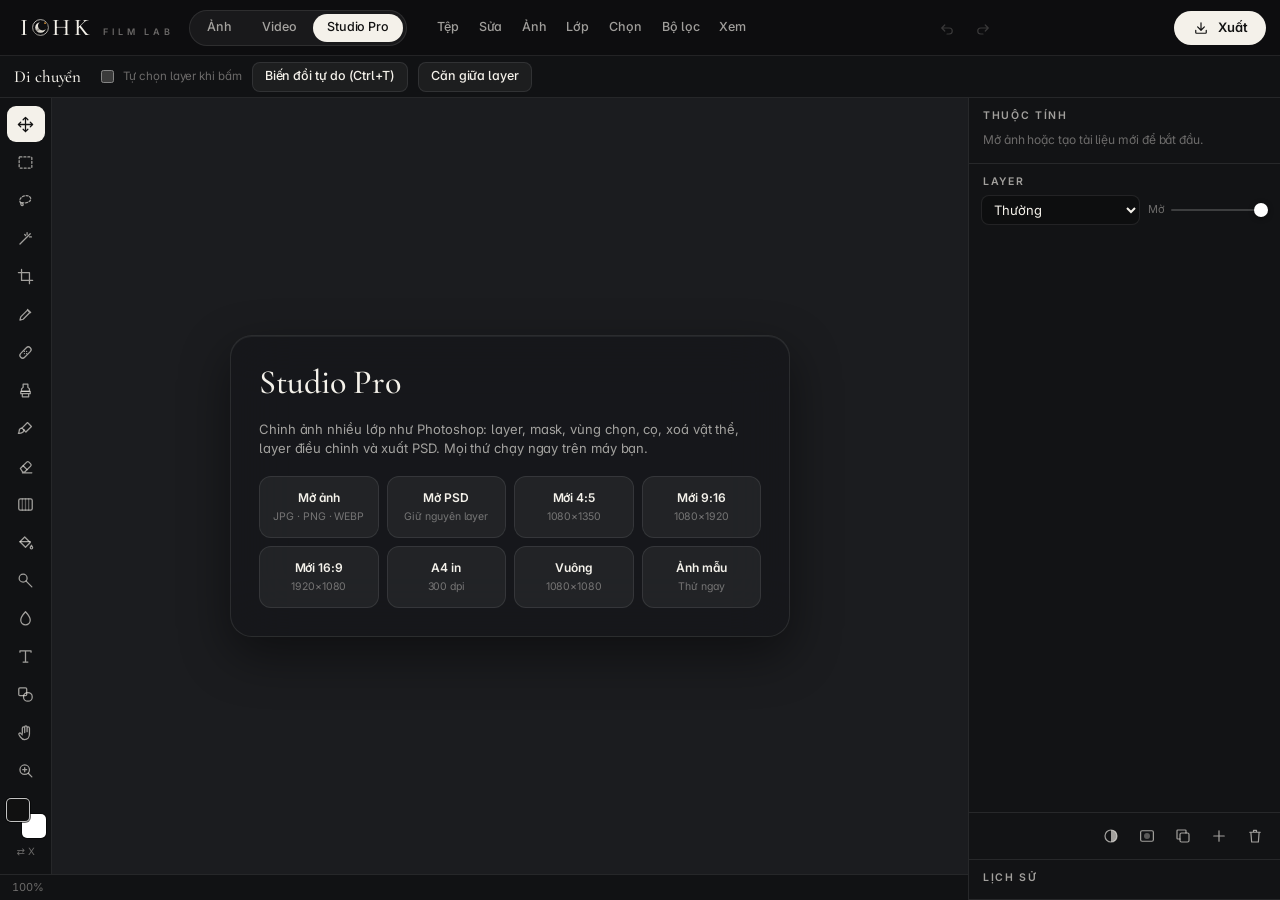
==== studio.html @ 63227140 "Redesign layout so the photo gets the room; Inter + Cormorant typography; real sample photos; add Ca" ====
<!doctype html>
<html lang="vi">
<head>
<meta charset="utf-8">
<meta name="viewport" content="width=device-width,initial-scale=1,viewport-fit=cover">
<title>IOHK Studio Pro</title>
<link rel="icon" type="image/png" sizes="32x32" href="favicon-32.png">
<link rel="icon" type="image/png" sizes="48x48" href="favicon-48.png">
<link rel="manifest" href="manifest.webmanifest">
<link rel="apple-touch-icon" href="apple-touch-icon.png">
<meta name="apple-mobile-web-app-capable" content="yes">
<meta name="mobile-web-app-capable" content="yes">
<meta name="apple-mobile-web-app-status-bar-style" content="black-translucent">
<meta name="apple-mobile-web-app-title" content="IOHK">
<meta name="theme-color" content="#0a0a0b">
<link rel="preconnect" href="https://fonts.googleapis.com">
<link rel="preconnect" href="https://fonts.gstatic.com" crossorigin>
<link rel="stylesheet" href="https://fonts.googleapis.com/css2?family=Inter:wght@400;500;600;700;800&family=Cormorant+Garamond:ital,wght@0,500;0,600;1,500&family=Dancing+Script:wght@700&family=Pacifico&family=DotGothic16&family=Bebas+Neue&family=Playfair+Display:wght@500;700&display=swap">
<style>
:root{
  --bg:#0a0a0b;--fg:#f4f1ea;--muted:rgba(244,241,234,.64);--faint:rgba(244,241,234,.40);--line:rgba(255,255,255,.09);
  --glass:rgba(22,23,26,.72);--glass-solid:#16171a;--panel:#121315;--well:rgba(255,255,255,.05);--well-hi:rgba(255,255,255,.10);
  --accent:#e9b45c;--sel:#f4f1ea;--danger:#ff7a6b;
  --font-ui:"Inter",system-ui,-apple-system,"SF Pro Text","Segoe UI",sans-serif;
  --font-display:"Cormorant Garamond","Cormorant",Georgia,serif;
  --topbar:56px;color-scheme:dark;
}
[hidden]{display:none!important}
html,body{height:100%;margin:0;overflow:hidden}
body{background:var(--bg);color:var(--fg);font:13px/1.45 var(--font-ui);letter-spacing:-.006em;-webkit-font-smoothing:antialiased;-moz-osx-font-smoothing:grayscale;overscroll-behavior:none;font-feature-settings:"cv05","cv11"}
button,input,select,textarea{font:inherit;color:inherit;letter-spacing:inherit}
button{cursor:pointer;background:none;border:0;padding:0}
a{color:inherit;text-decoration:none}
:focus-visible{outline:2px solid var(--accent);outline-offset:2px;border-radius:8px}
svg.i{width:18px;height:18px;fill:none;stroke:currentColor;stroke-width:1.6;stroke-linecap:round;stroke-linejoin:round;flex:none}
.num{font-variant-numeric:tabular-nums}
.glass{background:var(--glass);-webkit-backdrop-filter:blur(30px) saturate(160%);backdrop-filter:blur(30px) saturate(160%);border:1px solid var(--line);box-shadow:inset 0 1px 0 rgba(255,255,255,.06),0 18px 50px rgba(0,0,0,.45)}
.ib{width:34px;height:34px;border-radius:9px;display:inline-grid;place-items:center;color:var(--muted);flex:none}
.ib:hover{background:var(--well-hi);color:var(--fg)}
.ib[aria-pressed="true"]{background:var(--fg);color:#121212}
.ib[disabled]{opacity:.3;cursor:default;background:none}
.pbtn{height:34px;border-radius:999px;padding:0 18px;background:var(--fg);color:#121212;font-weight:600;font-size:13px;display:inline-flex;align-items:center;gap:8px;flex:none}
.pbtn:hover{filter:brightness(.92)}
.pbtn[disabled]{opacity:.55;cursor:progress}
.tbtn{height:30px;border-radius:8px;padding:0 12px;background:var(--well);border:1px solid var(--line);font-size:12.5px;font-weight:500;display:inline-flex;align-items:center;justify-content:center;gap:6px;white-space:nowrap}
.tbtn:hover{background:var(--well-hi)}
.tbtn[aria-pressed="true"],.tbtn.on{background:var(--fg);color:#121212;border-color:var(--fg)}
.tbtn.primary{background:var(--fg);color:#121212;border-color:var(--fg);font-weight:600}
.tbtn.warn{color:var(--danger)}
.sep{width:1px;height:18px;background:var(--line);margin:0 6px;flex:none}
.brand{display:flex;align-items:baseline;gap:10px;flex:none}
.wm-name{font-family:var(--font-display);font-weight:500;font-size:24px;letter-spacing:.14em;display:flex;align-items:center;line-height:1}
.wm-o{width:.72em;height:.72em;margin:0 .14em 0 .02em;display:block}
.wm-sub{font-size:9px;font-weight:600;letter-spacing:.42em;text-transform:uppercase;color:var(--faint)}
.modes{display:flex;gap:2px;padding:3px;border-radius:999px;background:var(--well);border:1px solid var(--line);flex:none}
.mode{height:28px;padding:0 14px;border-radius:999px;display:inline-flex;align-items:center;font-size:12.5px;font-weight:500;color:var(--muted)}
.mode:hover{color:var(--fg)}
.mode[aria-current="page"]{background:var(--fg);color:#121212}
.topbar{height:var(--topbar);display:flex;align-items:center;gap:16px;padding:0 14px 0 20px;box-sizing:border-box;border-bottom:1px solid var(--line);background:#0d0d0f;flex:none}
.topbar .mid{display:flex;align-items:center;gap:2px;margin:0 auto}
.topbar .right{display:flex;align-items:center;gap:8px}
.mbrand{display:none;align-items:center;gap:8px;height:38px;padding:0 10px 0 4px;border-radius:19px;font-size:13px;font-weight:600}
.mbrand img{width:28px;height:28px;border-radius:8px}
.mbrand svg.i{width:14px;height:14px;color:var(--faint)}
.modemenu{position:fixed;z-index:60;top:52px;left:10px;border-radius:16px;padding:6px;display:flex;flex-direction:column;min-width:200px}
.modemenu a{display:flex;flex-direction:column;padding:10px 12px;border-radius:10px;font-weight:600;font-size:14px}
.modemenu a small{font-weight:400;font-size:11.5px;color:var(--faint)}
.modemenu a[aria-current="page"]{background:var(--well-hi)}
@media (max-width:899px){.topbar{padding:0 8px;gap:4px}.topbar .brand,.topbar .modes{display:none}.mbrand{display:flex}.topbar .mid{margin:0 0 0 auto}}
.chips{display:flex;flex-wrap:wrap;gap:6px}
.chip{height:28px;padding:0 11px;border-radius:999px;background:var(--well);border:1px solid var(--line);font-size:12px;font-weight:500;color:var(--muted);white-space:nowrap}
.chip:hover{color:var(--fg)}
.chip[aria-pressed="true"]{background:var(--fg);color:#121212;border-color:var(--fg)}
.row{display:grid;grid-template-columns:minmax(0,1fr) auto;align-items:center;gap:0 8px}
.row label{font-size:12.5px;color:var(--muted)}
.row .val{font-size:12px;font-variant-numeric:tabular-nums;color:var(--fg);min-width:40px;text-align:right}
.row input[type=range]{grid-column:1/-1}
input[type=range]{-webkit-appearance:none;appearance:none;width:100%;height:22px;background:transparent;margin:0;touch-action:pan-y}
input[type=range]::-webkit-slider-runnable-track{height:2px;border-radius:1px;background:var(--track,rgba(255,255,255,.18))}
input[type=range]::-moz-range-track{height:2px;border-radius:1px;background:var(--track,rgba(255,255,255,.18))}
input[type=range]::-webkit-slider-thumb{-webkit-appearance:none;width:14px;height:14px;border-radius:50%;background:#fff;margin-top:-6px;box-shadow:0 1px 5px rgba(0,0,0,.5)}
input[type=range]::-moz-range-thumb{width:14px;height:14px;border:0;border-radius:50%;background:#fff}
.field{background:rgba(0,0,0,.25);border:1px solid var(--line);border-radius:8px;padding:7px 10px;min-width:0;color:var(--fg);box-sizing:border-box}
select.field{padding:5px 8px;height:30px}
textarea.field{resize:vertical;min-height:64px;width:100%}
.swatches{display:flex;flex-wrap:wrap;gap:7px;align-items:center}
.swatch{width:24px;height:24px;border-radius:50%;border:2px solid rgba(255,255,255,.2)}
.swatch[aria-pressed="true"]{outline:2px solid #fff;outline-offset:2px}
input[type=color]{width:28px;height:28px;border:0;padding:0;background:none;border-radius:50%;cursor:pointer}
.sec{display:flex;flex-direction:column;gap:8px}
.sec h4{margin:0;font-size:10.5px;font-weight:600;letter-spacing:.16em;text-transform:uppercase;color:var(--muted)}
.ptitle{margin:0;font:500 22px/1.15 var(--font-display)}
.note{font-size:12px;color:var(--faint);margin:0;line-height:1.5}
.toast{position:fixed;left:50%;bottom:28px;transform:translateX(-50%);background:rgba(244,241,234,.96);color:#121212;padding:9px 16px;border-radius:999px;font-weight:500;font-size:12.5px;box-shadow:0 8px 30px rgba(0,0,0,.5);z-index:80;max-width:calc(100% - 32px);text-align:center}
.overlay{position:fixed;inset:0;background:rgba(8,8,9,.88);z-index:70;display:flex;align-items:center;justify-content:center;padding:20px}
.dialog{border-radius:20px;padding:22px 24px;width:min(460px,100%);box-sizing:border-box;display:flex;flex-direction:column;gap:14px;max-height:90vh;overflow:auto}
.dialog h3{margin:0;font:500 24px var(--font-display)}
.bar{height:4px;border-radius:2px;background:var(--well-hi);overflow:hidden}
.bar i{display:block;height:100%;width:0;background:var(--fg);transition:width .2s}
.scroll{overflow:auto;scrollbar-width:thin;scrollbar-color:rgba(255,255,255,.18) transparent}

/* Studio Pro: Photoshop-style workspace. Menu bar + options bar on top, tool column left, canvas centre, Properties / Layers / History right. */
#app{position:fixed;inset:0;display:grid;grid-template-columns:52px minmax(0,1fr) 312px;grid-template-rows:var(--topbar) 42px minmax(0,1fr) 26px;grid-template-areas:"top top top" "opts opts opts" "tools stage side" "status status side"}
.topbar{grid-area:top}
.menus{display:flex;gap:0;margin-left:4px}
.menu{position:relative}
.menu>button{height:30px;padding:0 10px;border-radius:7px;font-size:12.5px;font-weight:500;color:var(--muted)}
.menu>button:hover,.menu>button[aria-expanded="true"]{background:var(--well-hi);color:var(--fg)}
.drop{position:absolute;top:34px;left:0;z-index:50;min-width:250px;border-radius:12px;padding:5px;display:flex;flex-direction:column;background:rgba(24,25,28,.98);border:1px solid var(--line);box-shadow:0 18px 50px rgba(0,0,0,.55)}
.drop button{display:flex;justify-content:space-between;gap:16px;align-items:center;height:30px;padding:0 10px;border-radius:7px;font-size:12.5px;text-align:left;color:var(--fg)}
.drop button:hover{background:rgba(255,255,255,.08)}
.drop button[disabled]{opacity:.35}
.drop button kbd{font:11px var(--font-ui);color:var(--faint)}
.drop hr{border:0;border-top:1px solid var(--line);margin:4px 6px}
.drop .sub{font-size:10px;font-weight:600;letter-spacing:.14em;text-transform:uppercase;color:var(--faint);padding:6px 10px 2px}
#opts{grid-area:opts;display:flex;align-items:center;gap:10px;padding:0 14px;border-bottom:1px solid var(--line);background:#111214;overflow-x:auto;scrollbar-width:none;white-space:nowrap}
#opts::-webkit-scrollbar{display:none}
#opts .ot{font:500 17px var(--font-display);margin-right:6px}
#opts label{font-size:11.5px;color:var(--faint);display:flex;align-items:center;gap:6px}
#opts input[type=range]{width:110px}
#opts .v{font-size:11.5px;color:var(--fg);min-width:30px;font-variant-numeric:tabular-nums}
#opts .seg{display:flex;padding:2px;border-radius:8px;background:rgba(0,0,0,.3)}
#opts .seg button{height:26px;padding:0 9px;border-radius:6px;font-size:11.5px;color:var(--muted)}
#opts .seg button[aria-pressed="true"]{background:rgba(255,255,255,.14);color:var(--fg)}
#tools{grid-area:tools;display:flex;flex-direction:column;align-items:center;gap:2px;padding:8px 0;border-right:1px solid var(--line);background:#111214;overflow-y:auto;scrollbar-width:none}
#tools::-webkit-scrollbar{display:none}
.tl{width:38px;height:36px;border-radius:9px;display:grid;place-items:center;color:var(--muted);flex:none}
.tl:hover{background:var(--well-hi);color:var(--fg)}
.tl[aria-pressed="true"]{background:var(--fg);color:#121212}
.tl svg.i{width:19px;height:19px}
.colors{position:relative;width:40px;height:40px;margin:8px 0 4px;flex:none}
.colors .c{position:absolute;width:24px;height:24px;border-radius:5px;border:1.5px solid rgba(255,255,255,.75);box-shadow:0 0 0 1px rgba(0,0,0,.6);cursor:pointer;padding:0}
.colors .fg{left:0;top:0;z-index:2}.colors .bg{right:0;bottom:0}
.colors input{position:absolute;opacity:0;pointer-events:none;width:1px;height:1px}
.swap{font-size:10px;color:var(--faint);flex:none}
#stage{grid-area:stage;position:relative;overflow:hidden;background:#1b1c1f;touch-action:none}
#cv{position:absolute;inset:0;width:100%;height:100%;display:block}
.welcome{position:absolute;inset:0;display:flex;align-items:center;justify-content:center;padding:20px}
.wcard{width:min(560px,100%);border-radius:22px;padding:28px;display:flex;flex-direction:column;gap:18px;box-sizing:border-box}
.wcard h1{margin:0;font:500 34px/1.1 var(--font-display)}
.wcard p{margin:0;color:var(--muted)}
.wgrid{display:grid;grid-template-columns:repeat(4,minmax(0,1fr));gap:8px}
.wgrid button{height:62px;border-radius:12px;background:var(--well);border:1px solid var(--line);display:flex;flex-direction:column;align-items:center;justify-content:center;gap:3px;font-size:12px;font-weight:600}
.wgrid button small{font-weight:400;font-size:10.5px;color:var(--faint)}
.wgrid button:hover{background:var(--well-hi)}
#side{grid-area:side;border-left:1px solid var(--line);display:flex;flex-direction:column;min-height:0;background:#121315}
.pn{display:flex;flex-direction:column;min-height:0;border-bottom:1px solid var(--line)}
.pn>header{display:flex;align-items:center;justify-content:space-between;padding:10px 12px 6px 14px;flex:none}
.pn>header h3{margin:0;font-size:10.5px;font-weight:600;letter-spacing:.16em;text-transform:uppercase;color:var(--muted)}
#props{flex:0 1 auto;max-height:46%}
#propsBody{padding:2px 14px 14px;display:flex;flex-direction:column;gap:12px}
#layersPn{flex:1 1 auto;min-height:180px}
#histPn{flex:0 0 auto;max-height:24%}
.lctl{display:flex;gap:8px;align-items:center;padding:0 12px 8px}
.lctl select{flex:1}
.lctl .op{display:flex;align-items:center;gap:6px;width:120px;font-size:11px;color:var(--faint)}
#llist{flex:1;min-height:0;padding:0 8px 6px}
.lrow{display:flex;align-items:center;gap:8px;padding:5px 6px;border-radius:8px;cursor:pointer;user-select:none}
.lrow:hover{background:var(--well)}
.lrow.on{background:rgba(255,255,255,.11)}
.lrow .eye{width:24px;height:24px;border-radius:6px;display:grid;place-items:center;color:var(--muted);flex:none}
.lrow .eye.off{color:rgba(255,255,255,.2)}
.lrow canvas{width:38px;height:28px;border-radius:4px;flex:none;background:#fff;background-image:linear-gradient(45deg,#ccc 25%,transparent 25%,transparent 75%,#ccc 75%),linear-gradient(45deg,#ccc 25%,transparent 25%,transparent 75%,#ccc 75%);background-size:8px 8px;background-position:0 0,4px 4px;outline:1.5px solid transparent;outline-offset:1px}
.lrow canvas.sel{outline-color:var(--fg)}
.lrow .ico{width:38px;height:28px;border-radius:4px;flex:none;display:grid;place-items:center;background:var(--well-hi);font-size:14px}
.lrow .nm{flex:1;min-width:0;font-size:12.5px;white-space:nowrap;overflow:hidden;text-overflow:ellipsis}
.lrow .nm small{display:block;font-size:10px;color:var(--faint)}
.lrow.drag{opacity:.4}
.lbtns{display:flex;justify-content:flex-end;gap:2px;padding:6px 8px;border-top:1px solid var(--line);flex:none}
#hlist{padding:0 8px 8px;overflow:auto}
.hrow{display:block;width:100%;text-align:left;padding:5px 8px;border-radius:6px;font-size:12px;color:var(--muted)}
.hrow.on{background:var(--well-hi);color:var(--fg)}
.hrow.fut{opacity:.4}
#status{grid-area:status;display:flex;align-items:center;gap:16px;padding:0 12px;font-size:11px;color:var(--faint);border-top:1px solid var(--line);background:#111214;font-variant-numeric:tabular-nums}
#status select{background:none;border:0;color:var(--faint);font-size:11px}
.curve{width:100%;aspect-ratio:1;background:rgba(0,0,0,.35);border-radius:8px;touch-action:none;cursor:crosshair}
#mbar{display:none}
.mbtn{flex:none;width:58px;height:58px;display:flex;flex-direction:column;align-items:center;justify-content:center;gap:4px;font-size:10px;color:var(--muted);border-radius:10px}
.mbtn svg.i{width:21px;height:21px}
.mbtn[aria-pressed="true"]{color:var(--fg);background:var(--well-hi)}
.sheet{position:fixed;z-index:40;left:0;right:0;bottom:0;max-height:62dvh;border-radius:20px 20px 0 0;display:flex;flex-direction:column;transform:translateY(105%);transition:transform .28s cubic-bezier(.2,.8,.2,1);padding-bottom:env(safe-area-inset-bottom,0px);background:rgba(18,19,22,.98)}
.sheet.open{transform:none}
.sheet .shead{display:flex;align-items:center;gap:6px;padding:8px 10px 4px 14px}
.sheet .sbody{overflow:auto;display:flex;flex-direction:column;min-height:0}
.textedit{position:absolute;z-index:5;background:transparent;border:1px dashed rgba(255,255,255,.7);outline:0;resize:none;overflow:hidden;padding:0;margin:0;white-space:pre;color:transparent;caret-color:#fff}
@media (max-width:899px){
  #app{grid-template-columns:minmax(0,1fr);grid-template-rows:calc(50px + env(safe-area-inset-top,0px)) 42px minmax(0,1fr) calc(64px + env(safe-area-inset-bottom,0px));grid-template-areas:"top" "opts" "stage" "mbar"}
  .topbar{padding-top:env(safe-area-inset-top,0px);height:auto}
  .menus{display:none}
  #tools,#side,#status{display:none}
  #mbar{grid-area:mbar;display:flex;overflow-x:auto;scrollbar-width:none;gap:2px;padding:3px 6px env(safe-area-inset-bottom,0px);border-top:1px solid var(--line);background:#111214}
  #mbar::-webkit-scrollbar{display:none}
  .sheet #side2{display:flex;flex-direction:column}
  .wgrid{grid-template-columns:repeat(2,minmax(0,1fr))}
  .toast{bottom:calc(90px + env(safe-area-inset-bottom,0px))}
}
@media (min-width:900px){.sheet,#mMenuBtn{display:none!important}}
</style>
</head>
<body>
<svg width="0" height="0" style="position:absolute" aria-hidden="true">
  <symbol id="i-undo" viewBox="0 0 24 24"><path d="M9 8l-4 4 4 4M5 12h10a4 4 0 0 1 0 8h-3"/></symbol>
  <symbol id="i-redo" viewBox="0 0 24 24"><path d="M15 8l4 4-4 4M19 12H9a4 4 0 0 0 0 8h3"/></symbol>
  <symbol id="i-chev" viewBox="0 0 24 24"><path d="M7 10l5 5 5-5"/></symbol>
  <symbol id="i-close" viewBox="0 0 24 24"><path d="M6 6l12 12M18 6L6 18"/></symbol>
  <symbol id="i-save" viewBox="0 0 24 24"><path d="M12 5v10M7.5 10.5L12 15l4.5-4.5M5 15v3a1 1 0 0 0 1 1h12a1 1 0 0 0 1-1v-3"/></symbol>
  <symbol id="i-menu" viewBox="0 0 24 24"><path d="M4 7h16M4 12h16M4 17h16"/></symbol>
  <symbol id="i-eye" viewBox="0 0 24 24"><path d="M2.5 12S6 6 12 6s9.5 6 9.5 6-3.5 6-9.5 6S2.5 12 2.5 12z"/><circle cx="12" cy="12" r="2.6"/></symbol>
  <symbol id="i-plus" viewBox="0 0 24 24"><path d="M12 5v14M5 12h14"/></symbol>
  <symbol id="i-trash" viewBox="0 0 24 24"><path d="M5 7h14M10 7V4.5h4V7M6.5 7l1 13h9l1-13"/></symbol>
  <symbol id="i-dup" viewBox="0 0 24 24"><rect x="8" y="8" width="12" height="12" rx="2"/><path d="M16 8V5a1 1 0 0 0-1-1H5a1 1 0 0 0-1 1v10a1 1 0 0 0 1 1h3"/></symbol>
  <symbol id="i-mask" viewBox="0 0 24 24"><rect x="3.5" y="5" width="17" height="14" rx="2"/><circle cx="12" cy="12" r="4" fill="currentColor" stroke="none" opacity=".5"/></symbol>
  <symbol id="i-adj" viewBox="0 0 24 24"><circle cx="12" cy="12" r="8"/><path d="M12 4a8 8 0 0 1 0 16z" fill="currentColor" stroke="none"/></symbol>
  <symbol id="i-layers" viewBox="0 0 24 24"><path d="M12 4l8.5 4.5L12 13 3.5 8.5z"/><path d="M3.5 12.5L12 17l8.5-4.5M3.5 16.5L12 21l8.5-4.5"/></symbol>
  <symbol id="i-sliders" viewBox="0 0 24 24"><path d="M4 7h16M4 17h16"/><circle cx="9" cy="7" r="2.3" fill="#111214"/><circle cx="15" cy="17" r="2.3" fill="#111214"/></symbol>
  <symbol id="t-move" viewBox="0 0 24 24"><path d="M12 3v18M3 12h18M12 3l-3 3M12 3l3 3M12 21l-3-3M12 21l3-3M3 12l3-3M3 12l3 3M21 12l-3-3M21 12l-3 3"/></symbol>
  <symbol id="t-marquee" viewBox="0 0 24 24"><rect x="4" y="5" width="16" height="14" rx="1" stroke-dasharray="2.5 2.5"/></symbol>
  <symbol id="t-ellipse" viewBox="0 0 24 24"><ellipse cx="12" cy="12" rx="8.5" ry="6.5" stroke-dasharray="2.5 2.5"/></symbol>
  <symbol id="t-lasso" viewBox="0 0 24 24"><path d="M6 15c-2-2-1.5-6 2.5-8s9-1 10 2-3 6-7 6c-2 0-3.5-.5-5.5 0" stroke-dasharray="2.5 2.2"/><path d="M6.5 15c-1 1.5 0 3.5 1.5 3.5s1.5-2 0-2.5"/></symbol>
  <symbol id="t-wand" viewBox="0 0 24 24"><path d="M5 19L15.5 8.5M14 4.5v2.5M19.5 10h-2.5M18 6l-1.6 1.6M11 7l1.2 1.2"/></symbol>
  <symbol id="t-crop" viewBox="0 0 24 24"><path d="M7 3v14h14M3 7h14v14"/></symbol>
  <symbol id="t-eyedrop" viewBox="0 0 24 24"><path d="M14.5 5.5l4 4M5 19l1-4 8.5-8.5 3 3L9 18z"/></symbol>
  <symbol id="t-heal" viewBox="0 0 24 24"><rect x="3.5" y="8.5" width="17" height="7" rx="3.5" transform="rotate(-45 12 12)"/><path d="M10.6 10.6h.01M13.4 13.4h.01M10.6 13.4h.01M13.4 10.6h.01"/></symbol>
  <symbol id="t-clone" viewBox="0 0 24 24"><path d="M9 4h6v4l2 2v3H7v-3l2-2z"/><path d="M6 13h12v3H6zM8 16v4h8v-4"/></symbol>
  <symbol id="t-brush" viewBox="0 0 24 24"><path d="M14.5 4.5l5 5-7 7-5-5z"/><path d="M7.5 11.5c-2 0-3.5 1.5-3.5 3.5 0 2-1 3-1 3s4 .5 6-1.5c1-1 1.5-2 1-3.5"/></symbol>
  <symbol id="t-eraser" viewBox="0 0 24 24"><path d="M8 20h12M5.5 14.5l8-8a2 2 0 0 1 2.8 0l2.2 2.2a2 2 0 0 1 0 2.8L11 19H8.5z"/><path d="M9 11l5 5"/></symbol>
  <symbol id="t-gradient" viewBox="0 0 24 24"><rect x="3.5" y="5" width="17" height="14" rx="2"/><path d="M8 5v14M12 5v14M16 5v14" opacity=".55"/></symbol>
  <symbol id="t-bucket" viewBox="0 0 24 24"><path d="M5 11l6-6 7 7-6 6z"/><path d="M5 11h13M19.5 15.5s1.5 2 1.5 3a1.5 1.5 0 0 1-3 0c0-1 1.5-3 1.5-3z"/></symbol>
  <symbol id="t-dodge" viewBox="0 0 24 24"><circle cx="9" cy="9" r="5"/><path d="M12.5 12.5L20 20"/></symbol>
  <symbol id="t-blurb" viewBox="0 0 24 24"><path d="M12 3.5s6 6.5 6 10.5a6 6 0 0 1-12 0c0-4 6-10.5 6-10.5z"/></symbol>
  <symbol id="t-text" viewBox="0 0 24 24"><path d="M5 6.5V5h14v1.5M12 5v14M9 19h6"/></symbol>
  <symbol id="t-shape" viewBox="0 0 24 24"><rect x="3.5" y="3.5" width="10" height="10" rx="1.5"/><circle cx="15" cy="15" r="5.5"/></symbol>
  <symbol id="t-hand" viewBox="0 0 24 24"><path d="M8 13V6.5a1.5 1.5 0 0 1 3 0V12M11 11V5a1.5 1.5 0 0 1 3 0v6M14 11V6.5a1.5 1.5 0 0 1 3 0V14c0 4-2.5 7-6 7-2.5 0-4-1.2-5.5-3.5L3.8 14.8a1.4 1.4 0 0 1 2.2-1.7L8 15"/></symbol>
  <symbol id="t-zoom" viewBox="0 0 24 24"><circle cx="11" cy="11" r="6"/><path d="M20 20l-4.5-4.5M11 8.5v5M8.5 11h5"/></symbol>
</svg>
<div id="app">
  <header class="topbar">
    <button class="mbrand" id="mMode" type="button" aria-haspopup="true"><img src="[data-uri]" alt="" width="28" height="28">Studio<svg class="i"><use href="#i-chev"/></svg></button>
    <div class="brand" role="img" aria-label="IOHK Film Lab"><span class="wm-name" aria-hidden="true">I<img class="wm-o" src="[data-uri]" alt="">HK</span><span class="wm-sub" aria-hidden="true">Film Lab</span></div>
    <nav class="modes" aria-label="Chế độ"><a class="mode" href="index.html">Ảnh</a><a class="mode" href="video.html">Video</a><a class="mode" href="studio.html" aria-current="page">Studio Pro</a></nav>
    <nav class="menus" id="menus" aria-label="Menu"></nav>
    <div class="mid">
      <button class="ib" id="bUndo" type="button" aria-label="Hoàn tác" title="Hoàn tác (Ctrl+Z)"><svg class="i"><use href="#i-undo"/></svg></button>
      <button class="ib" id="bRedo" type="button" aria-label="Làm lại" title="Làm lại (Ctrl+Shift+Z)"><svg class="i"><use href="#i-redo"/></svg></button>
      <button class="ib" id="mMenuBtn" type="button" aria-label="Menu"><svg class="i"><use href="#i-menu"/></svg></button>
    </div>
    <div class="right"><button class="pbtn" id="bExport" type="button"><svg class="i"><use href="#i-save"/></svg>Xuất</button></div>
  </header>
  <div id="opts" aria-label="Tuỳ chọn công cụ"></div>
  <nav id="tools" aria-label="Công cụ"></nav>
  <main id="stage" aria-label="Vùng làm việc"><canvas id="cv"></canvas>
    <div class="welcome" id="welcome"><div class="wcard glass">
      <h1>Studio Pro</h1>
      <p>Chỉnh ảnh nhiều lớp như Photoshop: layer, mask, vùng chọn, cọ, xoá vật thể, layer điều chỉnh và xuất PSD. Mọi thứ chạy ngay trên máy bạn.</p>
      <div class="wgrid">
        <button type="button" id="wOpen">Mở ảnh<small>JPG · PNG · WEBP</small></button>
        <button type="button" id="wPsd">Mở PSD<small>Giữ nguyên layer</small></button>
        <button type="button" data-new="1080x1350">Mới 4:5<small>1080×1350</small></button>
        <button type="button" data-new="1080x1920">Mới 9:16<small>1080×1920</small></button>
        <button type="button" data-new="1920x1080">Mới 16:9<small>1920×1080</small></button>
        <button type="button" data-new="2480x3508">A4 in<small>300 dpi</small></button>
        <button type="button" data-new="1080x1080">Vuông<small>1080×1080</small></button>
        <button type="button" id="wSample">Ảnh mẫu<small>Thử ngay</small></button>
      </div>
    </div></div>
  </main>
  <aside id="side">
    <section class="pn" id="props"><header><h3 id="propsTitle">Thuộc tính</h3></header><div class="scroll" id="propsBody"></div></section>
    <section class="pn" id="layersPn"><header><h3>Layer</h3></header>
      <div class="lctl"><select class="field" id="lBlend" aria-label="Chế độ hoà trộn"></select><label class="op">Mờ<input type="range" id="lOp" min="0" max="100" value="100" aria-label="Độ mờ layer"></label></div>
      <div class="scroll" id="llist"></div>
      <div class="lbtns">
        <button class="ib" id="lAdj" type="button" title="Layer điều chỉnh" aria-label="Thêm layer điều chỉnh"><svg class="i"><use href="#i-adj"/></svg></button>
        <button class="ib" id="lMask" type="button" title="Thêm mask" aria-label="Thêm mask"><svg class="i"><use href="#i-mask"/></svg></button>
        <button class="ib" id="lDup" type="button" title="Nhân đôi layer (Ctrl+J)" aria-label="Nhân đôi layer"><svg class="i"><use href="#i-dup"/></svg></button>
        <button class="ib" id="lNew" type="button" title="Layer mới (Ctrl+Shift+N)" aria-label="Layer mới"><svg class="i"><use href="#i-plus"/></svg></button>
        <button class="ib" id="lDel" type="button" title="Xoá layer" aria-label="Xoá layer"><svg class="i"><use href="#i-trash"/></svg></button>
      </div>
    </section>
    <section class="pn" id="histPn"><header><h3>Lịch sử</h3></header><div id="hlist"></div></section>
  </aside>
  <footer id="status"><span id="stZoom">100%</span><span id="stSize"></span><span id="stPos"></span><span id="stMsg" style="margin-left:auto"></span></footer>
  <nav id="mbar" aria-label="Công cụ"></nav>
</div>
<nav class="modemenu glass" id="modeMenu" hidden aria-label="Chọn chế độ">
  <a href="index.html">Ảnh<small>Preset film, chỉnh màu, làm đẹp</small></a>
  <a href="video.html">Video<small>Dựng clip kiểu CapCut</small></a>
  <a href="studio.html" aria-current="page">Studio Pro<small>Layer, vùng chọn, mask kiểu Photoshop</small></a>
</nav>
<section class="sheet glass" id="sheet" aria-hidden="true"><div class="shead"><h3 class="ptitle" id="sTitle" style="flex:1"></h3><button class="ib" id="sClose" type="button" aria-label="Đóng"><svg class="i"><use href="#i-close"/></svg></button></div><div class="sbody" id="sbody"></div></section>
<input type="file" id="fOpen" accept="image/*,.psd" hidden>
<input type="file" id="fPlace" accept="image/*" multiple hidden>
<div class="toast" id="toast" hidden role="status"></div>
<div class="overlay" id="dlgBox" hidden><div class="dialog glass" id="dlg"></div></div>
<script>
(function(){
"use strict";
/* ---------- Params & presets ---------- */
const NEUTRAL = {exposure:0,contrast:0,highlights:0,shadows:0,fade:0,temp:0,tint:0,saturation:0,vibrance:0,bw:0,
  shHue:200,shAmt:0,hiHue:40,hiAmt:0,duo:0,grain:0,grainSize:35,halation:0,bloom:0,leak:0,aberration:0,vignette:0,lofi:0,chroma:0,date:0};
const NOSCALE = new Set(["shHue","hiHue","grainSize","date"]);
const Z9 = [0,0,0,0,0,0,0,0,0];
const FAMS = [["jp","Nhật Bản"],["hk","Hong Kong"],["fuji","Fujifilm"],["nikon","Nikon"],["leica","Leica"],["color","Film màu cổ điển"],["cine","Điện ảnh"],["retro","Retro / Y2K"],["vintage","Vintage"],["bw","Đen trắng"],["special","Đặc biệt"]];
const MOODS = [["warm","Ấm"],["cool","Lạnh"],["pastel","Pastel"],["vivid","Rực"],["faded","Phai"],["contrast","Tương phản"],["grainy","Nhiều hạt"],["atmo","Huyền ảo"],["natural","Tự nhiên"],["mono","Đơn sắc"]];
function D(id,name,fam,moods,desc,p,mix){return {id,name,fam,moods:moods.split(" ").filter(Boolean),desc,params:Object.assign({},NEUTRAL,p),mix:mix||Z9};}

const PRESETS = [
 D("none","Gốc","base","","Ảnh nguyên bản, không áp preset.",{}),
 /* Nhật Bản */
 D("tokyo400","Tokyo 400","jp","cool pastel natural","Sáng, trong, bóng đổ ngả xanh ngọc. Kiểu ảnh “airy” Nhật Bản, hợp chân dung và phố ban ngày.",
  {exposure:18,contrast:-18,highlights:-25,shadows:30,fade:22,temp:-8,tint:-6,saturation:-15,vibrance:10,shHue:175,shAmt:30,hiHue:45,hiAmt:12,grain:18,grainSize:30,halation:5,bloom:15},[0,0,0,-0.03,0.02,0.04,0,0.05,0]),
 D("shimokita","Shimokita","jp","faded cool grainy","Phố nhỏ Tokyo: màu trầm, ngả xanh lá, phai như cuộn film 400 rửa ở tiệm ảnh.",
  {contrast:10,highlights:-30,shadows:15,fade:28,temp:10,tint:-12,saturation:-25,shHue:150,shAmt:35,hiHue:40,hiAmt:25,grain:35,grainSize:45,halation:10,bloom:5,aberration:5,vignette:20},[0.04,0,-0.02,0,0,0,0,0,0]),
 D("natsu","Natsu","jp","warm pastel atmo","Mùa hè Nhật Bản: nắng ấm, trời xanh pastel, vệt lóa sáng ở góc.",
  {exposure:25,contrast:-10,highlights:-35,shadows:25,fade:15,temp:18,tint:4,saturation:5,vibrance:20,shHue:190,shAmt:25,hiHue:35,hiAmt:25,grain:15,grainSize:30,halation:15,bloom:25,leak:35}),
 D("kissaten","Kissaten","jp","warm atmo grainy","Quán cà phê kiểu Showa: đèn vàng hổ phách, quầng sáng ấm quanh bóng đèn.",
  {exposure:-5,contrast:15,highlights:-20,shadows:10,fade:12,temp:35,tint:8,saturation:-10,shHue:25,shAmt:25,hiHue:40,hiAmt:30,grain:30,grainSize:40,halation:30,bloom:20,vignette:35}),
 D("kyoto","Kyoto Matcha","jp","faded cool natural","Xanh lá trầm, mềm, như chùa cổ và vườn rêu.",
  {contrast:-5,highlights:-20,shadows:15,fade:20,temp:-5,tint:-18,saturation:-30,shHue:140,shAmt:30,hiHue:60,hiAmt:15,grain:25,grainSize:40,vignette:20},[0,0,0,0,0.04,0,0,0,0]),
 D("sakura","Sakura","jp","pastel warm","Hồng pastel, vùng sáng trắng sữa, nhẹ như mùa hoa anh đào.",
  {exposure:20,contrast:-15,highlights:-30,shadows:25,fade:18,temp:5,tint:25,saturation:-10,vibrance:10,shHue:330,shAmt:20,hiHue:350,hiAmt:25,grain:12,grainSize:30,bloom:25}),
 D("showa","Showa Diary","jp","faded warm grainy","Album gia đình Nhật thập niên 70: ngả vàng nâu, phai, có in ngày.",
  {contrast:5,highlights:-25,shadows:10,fade:35,temp:32,tint:5,saturation:-25,shHue:35,shAmt:25,hiHue:40,hiAmt:30,grain:40,grainSize:50,vignette:35,date:1}),
 D("harajuku","Harajuku Pop","jp","vivid pastel","Màu kẹo rực rỡ, tương phản vừa, rất đường phố Harajuku.",
  {exposure:12,contrast:15,highlights:-10,shadows:10,fade:8,tint:12,saturation:30,vibrance:25,shHue:270,shAmt:20,hiHue:330,hiAmt:15,grain:10,grainSize:30,bloom:15}),
 D("kamakura","Kamakura Sea","jp","cool natural","Biển xanh ngọc, nắng trưa trong vắt.",
  {exposure:15,contrast:5,highlights:-30,shadows:15,fade:10,temp:-20,tint:-8,saturation:5,vibrance:20,shHue:185,shAmt:35,hiHue:50,hiAmt:10,grain:15,grainSize:30}),
 D("yugure","Yūgure","jp","warm atmo","Hoàng hôn cam tím, quầng sáng nhẹ quanh nguồn sáng.",
  {exposure:-5,contrast:15,highlights:-25,shadows:5,fade:10,temp:25,tint:20,saturation:10,vibrance:10,shHue:260,shAmt:35,hiHue:25,hiAmt:35,grain:25,grainSize:40,halation:25,bloom:30,vignette:25}),
 /* Hong Kong */
 D("kowloon","Kowloon Neon","hk","cool contrast atmo","Đêm Cửu Long: bóng ngả xanh lục, vùng sáng đỏ son, quầng neon lan. Chất điện ảnh Hong Kong thập niên 90.",
  {exposure:-8,contrast:30,highlights:-15,shadows:-5,fade:10,temp:-5,tint:15,saturation:15,vibrance:10,shHue:165,shAmt:55,hiHue:15,hiAmt:35,grain:45,grainSize:50,halation:55,bloom:30,aberration:15,vignette:35},[0.05,0,0,0,-0.05,0.05,0,0,0]),
 D("chungking","Chungking","hk","vivid contrast grainy","Vàng lục gắt, nhòe sáng, lệch màu ở rìa. Như máy quay cầm tay giữa phố đêm.",
  {exposure:5,contrast:40,shadows:-10,fade:5,temp:15,tint:-30,saturation:20,shHue:90,shAmt:40,hiHue:55,hiAmt:30,grain:55,grainSize:55,halation:35,bloom:35,aberration:45,vignette:30}),
 D("mongkok","Mong Kok 800","hk","cool atmo","Film tungsten chụp đêm: tông xanh lạnh, đèn đường tỏa quầng đỏ mạnh.",
  {contrast:25,highlights:-20,shadows:5,fade:8,temp:-35,tint:10,saturation:10,vibrance:15,shHue:210,shAmt:35,hiHue:20,hiAmt:10,grain:35,grainSize:40,halation:75,bloom:25,aberration:5,vignette:25}),
 D("hk97","Hong Kong '97","hk","warm faded","Phim truyền hình Hong Kong cuối thập niên 90: vàng ấm, phớt hồng, mềm và hơi mờ.",
  {exposure:5,contrast:-5,highlights:-25,shadows:15,fade:30,temp:25,tint:18,saturation:-15,vibrance:5,shHue:290,shAmt:20,hiHue:35,hiAmt:35,grain:30,grainSize:45,halation:20,bloom:30,aberration:10,vignette:20}),
 D("temple","Temple Street","hk","warm contrast atmo","Chợ đêm đỏ vàng, đèn lồng tỏa quầng mạnh.",
  {exposure:-5,contrast:35,highlights:-15,shadows:-10,fade:5,temp:25,tint:10,saturation:25,shHue:10,shAmt:25,hiHue:40,hiAmt:25,grain:40,grainSize:45,halation:60,bloom:30,vignette:35}),
 D("starferry","Star Ferry","hk","cool natural","Bến cảng xanh lơ, bóng đổ ngả xanh lục.",
  {exposure:5,contrast:10,highlights:-20,shadows:10,fade:12,temp:-25,tint:-10,saturation:-5,vibrance:10,shHue:170,shAmt:40,hiHue:195,hiAmt:15,grain:25,grainSize:35,bloom:10,vignette:20}),
 D("chachaan","Cha Chaan Teng","hk","warm faded","Quán trà kiểu Hong Kong dưới đèn huỳnh quang vàng xanh.",
  {exposure:5,contrast:10,highlights:-20,shadows:15,fade:25,temp:15,tint:-25,saturation:-10,shHue:100,shAmt:30,hiHue:60,hiAmt:30,grain:30,grainSize:40,halation:15,bloom:15,vignette:20}),
 D("rainykowloon","Rainy Kowloon","hk","cool atmo","Mưa đêm xanh dương, đèn đường nhòe sáng.",
  {exposure:-10,contrast:20,highlights:-15,fade:10,temp:-30,tint:8,saturation:10,vibrance:15,shHue:215,shAmt:40,hiHue:200,hiAmt:15,grain:35,grainSize:45,halation:35,bloom:45,aberration:10,vignette:30}),
 D("redlantern","Red Lantern","hk","vivid contrast mono","Gần như đơn sắc đỏ, chỉ còn tông đỏ cam như dưới đèn lồng.",
  {exposure:-5,contrast:40,highlights:-10,shadows:-15,saturation:20,bw:85,shHue:0,shAmt:70,hiHue:15,hiAmt:60,grain:35,grainSize:45,halation:30,bloom:20,vignette:35}),
 /* Fujifilm */
 D("f1","F1 Chuẩn","fuji","natural","Cảm hứng từ Provia của Fujifilm: màu trung thực, tương phản vừa, dùng được cho mọi cảnh.",{contrast:10,saturation:8,vibrance:5}),
 D("f2","F2 Rực","fuji","vivid contrast","Cảm hứng từ Velvia: bão hòa cao, trời xanh và lá cây rất đậm. Hợp phong cảnh.",{contrast:30,shadows:-10,saturation:40,vibrance:20,vignette:5},[0.04,-0.02,0,-0.02,0.05,-0.02,0,-0.02,0.05]),
 D("f3","F3 Mềm","fuji","pastel natural","Cảm hứng từ Astia: tương phản mềm, da đẹp, màu dịu.",{contrast:-10,highlights:-15,shadows:10,saturation:5,vibrance:10,temp:3,tint:3}),
 D("f4","F4 Chrome","fuji","faded contrast","Cảm hứng từ Classic Chrome: màu trầm, bóng đổ đậm, xanh ngả cyan. Rất hợp ảnh đường phố.",
  {contrast:15,highlights:-15,shadows:-15,saturation:-30,vibrance:-5,temp:5,tint:-3,shHue:200,shAmt:20,hiHue:45,hiAmt:10,grain:15,grainSize:30},[-0.02,0.02,0,0,0,0,0,0.04,-0.02]),
 D("f5","F5 Neg Cổ","fuji","cool contrast faded","Cảm hứng từ Classic Negative: tương phản gắt, bóng ngả xanh lục, đỏ đậm, như film màu bình dân.",
  {contrast:30,highlights:-10,shadows:-5,fade:8,temp:-3,tint:8,saturation:5,shHue:175,shAmt:35,hiHue:340,hiAmt:15,grain:25,grainSize:35},[0.05,-0.02,0,0,0,0.03,0,0.04,0]),
 D("f6","F6 Hoài niệm","fuji","warm faded","Cảm hứng từ Nostalgic Neg: vùng sáng hổ phách, bóng đổ mềm, như ảnh in thập niên 70.",
  {highlights:-20,shadows:10,fade:10,temp:15,tint:5,saturation:5,shHue:20,shAmt:10,hiHue:38,hiAmt:35,grain:15,grainSize:30}),
 D("f7","F7 Real","fuji","natural","Cảm hứng từ Reala Ace: trung thực, trong, tương phản rõ hơn một chút.",{contrast:12,highlights:-10,saturation:8,vibrance:10,temp:2,grain:5,grainSize:20}),
 D("f8","F8 Pro Neg","fuji","natural faded","Cảm hứng từ Pro Neg: mềm, ít bão hòa, dành cho chân dung studio.",{contrast:-12,highlights:-15,shadows:10,saturation:-12,temp:4,grain:8,grainSize:20}),
 D("f9","F9 Cine","fuji","cool faded atmo","Cảm hứng từ Eterna: phẳng, ít màu, bóng ngả xanh mòng két như film điện ảnh.",
  {contrast:-30,highlights:-25,shadows:20,fade:10,saturation:-30,shHue:185,shAmt:30,hiHue:40,hiAmt:10,grain:15,grainSize:30}),
 D("f10","F10 Cine Bạc","fuji","faded contrast","Cảm hứng từ Eterna Bleach Bypass: bạc màu, tương phản cao.",{contrast:40,shadows:-15,fade:5,saturation:-60,shHue:190,shAmt:20,grain:20,grainSize:30}),
 D("f11","F11 Acr","fuji","mono natural","Cảm hứng từ Acros: đen trắng hạt mịn, dải xám giàu, đen sâu.",{bw:100,contrast:25,highlights:-5,shadows:-10,grain:25,grainSize:20}),
 D("f12","F12 Acr Đỏ","fuji","mono contrast","Đen trắng kèm kính lọc đỏ: trời tối hẳn, da sáng, tương phản mạnh.",{bw:100,contrast:35,shadows:-15,grain:25,grainSize:20},[0,0,0,0.5,-0.4,0,0.6,0,-0.6]),
 D("f13","F13 Sepia","fuji","mono warm","Đen trắng tông nâu sepia nhẹ.",{bw:100,contrast:5,fade:10,shHue:30,shAmt:40,hiHue:38,hiAmt:45,grain:15,grainSize:30}),
 /* Nikon */
 D("n1","N1 Chuẩn","nikon","natural","Cảm hứng từ Picture Control Standard của Nikon: cân bằng, hơi tươi.",{contrast:10,saturation:10,vibrance:5}),
 D("n2","N2 Rực","nikon","vivid","Cảm hứng từ Picture Control Vivid: màu rực, tương phản rõ.",{contrast:22,saturation:30,vibrance:15}),
 D("n3","N3 Chân dung","nikon","natural warm","Cảm hứng từ Picture Control Portrait: da mịn, ấm nhẹ, tương phản thấp.",{contrast:-8,highlights:-10,shadows:8,saturation:-5,temp:4,tint:4}),
 D("n4","N4 Phong cảnh","nikon","vivid natural","Cảm hứng từ Picture Control Landscape: lá xanh và trời xanh đậm hơn.",{contrast:18,saturation:20,vibrance:25},[0,0,0,0,0.04,0,0,0,0.04]),
 D("n5","N5 Mộng","nikon","pastel atmo","Cảm hứng từ Creative Picture Control Dream: sáng, mềm, phớt hồng, lan sáng.",{exposure:15,contrast:-25,highlights:-20,shadows:20,fade:15,saturation:-5,tint:6,hiHue:330,hiAmt:15,bloom:25}),
 D("n6","N6 Ban mai","nikon","cool pastel","Cảm hứng từ Morning: lạnh, trong, nhẹ như sáng sớm.",{exposure:12,contrast:-15,fade:12,temp:-18,tint:-4,saturation:-15,shHue:190,shAmt:25}),
 D("n7","N7 Pop","nikon","vivid","Cảm hứng từ Pop: màu đậm và tươi, nhất là hồng và đỏ.",{contrast:25,saturation:40,vibrance:25,tint:8}),
 D("n8","N8 Chủ nhật","nikon","warm faded","Cảm hứng từ Sunday: ấm, mềm, thư thả.",{exposure:8,contrast:-10,fade:10,temp:22,tint:6,hiHue:40,hiAmt:25,bloom:10}),
 D("n9","N9 U trầm","nikon","contrast vivid","Cảm hứng từ Somber: tối hơn, tương phản và bão hòa tăng.",{exposure:-12,contrast:30,shadows:-15,saturation:20,temp:-5,vignette:30}),
 D("n10","N10 Kịch tính","nikon","contrast","Cảm hứng từ Dramatic: trời tối hẳn, tương phản mạnh, màu giảm.",{contrast:45,highlights:-40,shadows:-20,saturation:-15,grain:15,grainSize:30,vignette:35},[0,0,0,0,0,0,0,0,-0.15]),
 D("n11","N11 Tĩnh lặng","nikon","faded cool","Cảm hứng từ Silence: trầm, lạnh, ít màu.",{contrast:-20,fade:20,saturation:-35,temp:-10,shHue:210,shAmt:15}),
 D("n12","N12 Tẩy màu","nikon","faded contrast","Cảm hứng từ Bleached: bạc màu, tương phản cao.",{contrast:35,highlights:5,fade:8,saturation:-50}),
 D("n13","N13 Sầu","nikon","cool faded","Cảm hứng từ Melancholic: ít màu, ngả xanh, buồn.",{exposure:-5,contrast:10,fade:12,saturation:-40,temp:-15,shHue:220,shAmt:30,vignette:20}),
 D("n14","N14 Trong","nikon","faded pastel","Cảm hứng từ Pure: phai, nhạt màu, sạch.",{exposure:10,contrast:-15,fade:25,saturation:-30}),
 D("n15","N15 Denim","nikon","cool mono","Cảm hứng từ Denim: gần đơn sắc, phủ xanh vải jean.",{contrast:10,bw:70,shHue:215,shAmt:55,hiHue:205,hiAmt:25}),
 D("n16","N16 Đồ chơi","nikon","faded","Cảm hứng từ Toy: màu phai, tối góc nặng như máy ảnh đồ chơi.",{contrast:15,fade:20,temp:8,saturation:-15,grain:20,grainSize:40,vignette:70}),
 D("n17","N17 Than","nikon","mono grainy","Cảm hứng từ Charcoal: đen trắng mềm, hạt thô như vẽ than.",{bw:100,contrast:-5,fade:15,grain:55,grainSize:55}),
 D("n18","N18 Chì","nikon","mono contrast","Cảm hứng từ Graphite: đen trắng tương phản mạnh.",{bw:100,contrast:55,shadows:-20,grain:20,grainSize:30}),
 D("n19","N19 Nhị phân","nikon","mono contrast","Cảm hứng từ Binary: gần như chỉ còn đen và trắng.",{exposure:5,bw:100,contrast:100,highlights:20,shadows:-50}),
 /* Leica */
 D("l1","L1 Chuẩn","leica","natural","Cảm hứng từ Leica Standard: đen sâu, màu cân bằng, tương phản vi mô rõ.",{contrast:15,shadows:-8,saturation:8,vignette:8}),
 D("l2","L2 Tự nhiên","leica","natural","Cảm hứng từ Leica Natural: trung thực, nhẹ nhàng.",{contrast:8,shadows:-5,saturation:-5,vignette:6}),
 D("l3","L3 Rực","leica","vivid","Cảm hứng từ Leica Vivid: màu đậm, đen sâu.",{contrast:25,shadows:-10,saturation:28,vibrance:10,vignette:10}),
 D("l4","L4 Chrome","leica","contrast faded","Cảm hứng từ Leica Chrome: tinh tế, màu hơi trầm, khó nhận ra là đã chỉnh.",{contrast:18,shadows:-12,saturation:-18,temp:3,grain:8,grainSize:20,vignette:10},[0.03,0,0,0,0,0,0,0,0]),
 D("l5","L5 Cổ điển","leica","warm contrast","Cảm hứng từ Leica Classic: như film âm bản màu, đỏ đậm nhưng không gắt.",
  {contrast:20,highlights:-10,shadows:-10,fade:6,temp:6,saturation:5,shHue:190,shAmt:15,hiHue:40,hiAmt:15,grain:15,grainSize:30,vignette:12},[0.06,-0.03,0,0,0,0,0,0,0]),
 D("l6","L6 Đương đại","leica","cool natural","Cảm hứng từ Leica Contemporary: sạch, hiện đại, hơi lạnh.",{contrast:12,highlights:-15,temp:-8,saturation:-10,vibrance:10,shHue:205,shAmt:15}),
 D("l7","L7 Vĩnh cửu","leica","atmo faded","Cảm hứng từ Leica Eternal: điện ảnh, ít màu, bóng ngả xanh, vùng sáng ấm.",
  {contrast:-10,highlights:-20,shadows:5,fade:10,temp:8,saturation:-25,shHue:185,shAmt:25,hiHue:35,hiAmt:20,grain:12,grainSize:30}),
 D("l8","L8 Đồng thau","leica","warm","Cảm hứng từ Leica Brass: ấm áp, hợp nhiều chủ đề.",{contrast:12,temp:22,tint:4,saturation:-5,shHue:30,shAmt:15,hiHue:40,hiAmt:30}),
 D("l9","L9 Mòng két","leica","cool atmo","Cảm hứng từ Leica Teal: bóng xanh mòng két, vùng sáng ấm, hợp cảnh tối và đèn flash.",
  {contrast:20,shadows:-10,temp:-10,saturation:-5,shHue:182,shAmt:50,hiHue:32,hiAmt:30,vignette:15}),
 D("l10","L10 Cine","leica","atmo","Cảm hứng từ Leica Cine: tông điện ảnh, vùng sáng mềm, quầng nhẹ.",
  {contrast:15,highlights:-25,shadows:-5,fade:8,saturation:-15,shHue:195,shAmt:30,hiHue:35,hiAmt:25,grain:18,grainSize:30,halation:10,vignette:15}),
 D("l11","L11 Bạc","leica","faded cool","Cảm hứng từ Leica Silver: gần như hết màu, ánh bạc lạnh.",{contrast:10,highlights:-10,fade:10,saturation:-45,temp:-6}),
 D("l12","L12 Mono","leica","mono","Cảm hứng từ Leica Monochrome: đen trắng sạch, đen sâu.",{bw:100,contrast:20,shadows:-10,grain:10,grainSize:20,vignette:10}),
 D("l13","L13 Mono HC","leica","mono contrast","Cảm hứng từ Leica Monochrome High Contrast: đen trắng gắt, đen đặc.",{bw:100,contrast:60,highlights:10,shadows:-30,grain:12,grainSize:25,vignette:15}),
 D("l14","L14 Xanh lam","leica","mono cool","Cảm hứng từ Leica Blue: đen trắng phủ xanh lam.",{bw:100,contrast:15,shHue:220,shAmt:45,hiHue:210,hiAmt:20}),
 /* Film màu cổ điển */
 D("gold200","Gold 200","color","warm natural","Film thường ngày giá bình dân: vàng óng, ấm, hợp nắng chiều.",
  {exposure:8,contrast:12,highlights:-15,shadows:10,fade:10,temp:28,tint:4,saturation:15,vibrance:10,shHue:30,shAmt:15,hiHue:45,hiAmt:25,grain:25,grainSize:35,halation:10,bloom:10,vignette:15}),
 D("chrome64","Chrome 64","color","vivid contrast","Film dương bản thập niên 60: đỏ đậm, xanh sâu, bóng tối dày.",
  {exposure:-8,contrast:45,highlights:-10,shadows:-25,temp:8,saturation:30,vibrance:5,shHue:220,shAmt:15,hiHue:40,hiAmt:10,grain:20,grainSize:25,halation:5,vignette:25},[0.06,-0.03,0,0,0,0,0,-0.02,0.05]),
 D("portrait160","Portrait 160","color","warm faded natural","Da mềm, màu tự nhiên, tương phản thấp. Hợp chân dung.",
  {exposure:8,contrast:-15,highlights:-20,shadows:15,fade:10,temp:8,tint:4,saturation:-12,vibrance:5,shHue:200,shAmt:10,hiHue:35,hiAmt:12,grain:12,grainSize:25}),
 D("portrait400","Portrait 400","color","warm natural","Sáng hơn, vùng sáng màu kem, hạt mịn.",
  {exposure:15,contrast:-8,highlights:-25,shadows:15,fade:8,temp:10,tint:3,saturation:-5,vibrance:10,shHue:190,shAmt:12,hiHue:40,hiAmt:18,grain:18,grainSize:30,bloom:8}),
 D("pastel400h","Pastel 400H","color","pastel cool","Xanh lá ngả cyan, pastel, kiểu ảnh cưới ngoài trời.",
  {exposure:20,contrast:-15,highlights:-30,shadows:25,fade:18,temp:-5,tint:-10,saturation:-15,vibrance:5,shHue:170,shAmt:30,hiHue:60,hiAmt:10,grain:15,grainSize:30,bloom:12},[0,0,0,0,0,0.03,0,0.06,-0.02]),
 D("street200","Street 200","color","cool grainy","Xanh lá đặc trưng film bình dân, hơi lạnh, hạt rõ.",
  {contrast:15,highlights:-15,shadows:5,fade:10,temp:-8,tint:-15,saturation:5,shHue:140,shAmt:25,hiHue:55,hiAmt:10,grain:35,grainSize:40,vignette:15}),
 D("color400","Color 400","color","vivid warm","Rực, đậm, hợp ảnh du lịch và đường phố ban ngày.",
  {exposure:5,contrast:20,highlights:-10,shadows:5,fade:5,temp:12,tint:2,saturation:25,vibrance:15,shHue:210,shAmt:10,hiHue:40,hiAmt:15,grain:25,grainSize:35,vignette:10}),
 D("vivid100","Vivid 100","color","vivid natural","Bão hòa cao, hạt rất mịn, trời xanh đậm.",
  {contrast:25,highlights:-15,shadows:-5,temp:5,saturation:35,vibrance:25,shHue:220,shAmt:10,hiHue:40,hiAmt:8,grain:8,grainSize:20,vignette:10},[0.03,0,0,0,0,0,0,-0.02,0.04]),
 D("slide50","Slide 50","color","vivid contrast","Dương bản phong cảnh: xanh lá và đỏ rất đậm.",
  {exposure:-10,contrast:40,highlights:-10,shadows:-20,tint:-5,saturation:45,vibrance:15,shHue:230,shAmt:15,hiHue:50,hiAmt:5,grain:8,grainSize:20,vignette:20},[0.05,-0.03,0,-0.02,0.05,-0.02,0,-0.02,0.04]),
 D("slide100","Slide 100","color","natural contrast","Dương bản cân bằng, trong và sạch.",
  {exposure:-3,contrast:25,highlights:-15,shadows:-10,temp:-3,saturation:15,vibrance:10,shHue:210,shAmt:8,hiHue:50,hiAmt:5,grain:6,grainSize:20,vignette:8}),
 /* Điện ảnh */
 D("super8","Super 8","cine","warm grainy faded","Thước phim quay tay 8mm: hạt dày, tối góc mạnh, lóa sáng cam.",
  {contrast:25,highlights:-10,shadows:-5,fade:15,temp:30,tint:5,saturation:10,shHue:15,shAmt:25,hiHue:45,hiAmt:20,grain:75,grainSize:70,halation:25,bloom:15,aberration:20,vignette:65,leak:45}),
 D("tungsten500","Tungsten 500","cine","cool atmo","Film máy quay chụp dưới đèn: xanh lạnh, quầng đỏ quanh đèn.",
  {contrast:15,highlights:-25,shadows:10,fade:8,temp:-40,tint:5,saturation:5,vibrance:10,shHue:210,shAmt:30,hiHue:30,hiAmt:10,grain:30,grainSize:35,halation:50,bloom:20}),
 D("tealorange","Teal & Orange","cine","contrast warm","Da cam, bóng đổ xanh mòng két kiểu phim bom tấn.",
  {contrast:30,highlights:-20,shadows:-5,fade:5,temp:10,saturation:15,shHue:185,shAmt:60,hiHue:30,hiAmt:45,grain:15,grainSize:30,vignette:25}),
 D("bleach","Bleach Bypass","cine","faded contrast","Bạc màu, tương phản gắt, cảm giác kim loại.",
  {contrast:55,highlights:5,shadows:-20,fade:5,temp:-5,saturation:-55,shHue:200,shAmt:10,grain:30,grainSize:35,vignette:30}),
 D("nightdrive","Night Drive","cine","warm atmo contrast","Đèn đường natri cam, bóng đêm xanh đen.",
  {exposure:-10,contrast:30,highlights:-10,shadows:-15,fade:5,temp:30,tint:5,saturation:10,shHue:205,shAmt:50,hiHue:30,hiAmt:40,grain:40,grainSize:45,halation:40,bloom:30,vignette:40}),
 D("dayfornight","Day for Night","cine","cool atmo","Biến ảnh ban ngày thành đêm xanh, kỹ thuật cũ của điện ảnh.",
  {exposure:-55,contrast:30,highlights:-30,shadows:-10,temp:-45,tint:5,saturation:-40,shHue:220,shAmt:40,hiHue:210,hiAmt:20,grain:25,grainSize:35,vignette:45}),
 /* Retro / Y2K */
 D("disposable98","Disposable '98","retro","vivid contrast grainy","Máy film dùng một lần cuối thập niên 90: màu rực, tối góc, hạt thô, in ngày màu cam.",
  {exposure:5,contrast:35,highlights:10,shadows:-10,fade:8,temp:12,tint:6,saturation:25,vibrance:10,shHue:220,shAmt:15,hiHue:45,hiAmt:10,grain:45,grainSize:55,halation:12,bloom:10,aberration:25,vignette:45,leak:10,date:1}),
 D("ccd2003","CCD 2003","retro","vivid cool","Máy ảnh số đời đầu: trời xanh gắt, viền sáng, in ngày ở góc.",
  {exposure:10,contrast:25,highlights:15,shadows:-5,temp:-12,saturation:20,vibrance:15,shHue:220,shAmt:15,hiHue:200,hiAmt:10,bloom:20,aberration:15,chroma:20,lofi:10,date:1}),
 D("dvcam","DV Cam","retro","faded grainy","Máy quay MiniDV: mềm, lệch màu nhẹ, in ngày giờ màu trắng.",
  {exposure:5,contrast:5,highlights:-10,shadows:10,fade:15,temp:-5,tint:5,saturation:-5,shHue:210,shAmt:15,hiHue:50,hiAmt:10,bloom:20,aberration:30,chroma:35,lofi:20,vignette:15,date:2}),
 D("flashparty","Flash Party","retro","contrast vivid","Đèn flash trực diện: nền tối, da sáng, góc tối.",
  {exposure:10,contrast:45,highlights:5,shadows:-40,temp:5,saturation:15,vibrance:10,grain:25,grainSize:35,bloom:15,aberration:10,vignette:50,date:1}),
 D("webcam2008","Webcam 2008","retro","cool grainy","Webcam laptop đời cũ: nhiễu màu, ngả xanh, độ phân giải thấp.",
  {exposure:5,contrast:15,highlights:10,shadows:-10,fade:10,temp:-20,tint:-10,saturation:-20,shHue:190,shAmt:20,chroma:60,lofi:45,vignette:30}),
 D("vhs","VHS Home","retro","faded warm","Băng video gia đình: mờ, tràn màu đỏ, in ngày giờ.",
  {exposure:5,contrast:-10,highlights:-15,shadows:10,fade:25,temp:10,tint:10,saturation:15,shHue:300,shAmt:15,hiHue:20,hiAmt:20,bloom:35,aberration:55,chroma:40,lofi:30,vignette:25,date:2}),
 /* Vintage */
 D("faded70","Faded 70s","vintage","faded warm grainy","Ảnh gia đình bạc màu trong album cũ: phai, ngả cam, nhạt màu.",
  {exposure:5,contrast:-25,highlights:-30,shadows:20,fade:45,temp:30,tint:10,saturation:-35,shHue:30,shAmt:30,hiHue:35,hiAmt:25,grain:35,grainSize:45,halation:10,bloom:15,vignette:30}),
 D("polar","Instant","vintage","faded pastel cool","Ảnh chụp lấy liền: bóng ngả xanh ngọc, vùng sáng màu kem, mềm.",
  {exposure:10,contrast:-20,highlights:-35,shadows:25,fade:30,temp:5,tint:-10,saturation:-20,shHue:175,shAmt:40,hiHue:50,hiAmt:25,grain:15,grainSize:30,halation:5,bloom:20,vignette:30}),
 D("sepia","Sepia Book","vintage","mono faded grainy","Trang sách cũ, báo xưa: tông nâu sepia, tương phản mềm.",
  {exposure:5,contrast:10,highlights:-15,shadows:15,fade:25,bw:100,shHue:30,shAmt:35,hiHue:40,hiAmt:45,grain:40,grainSize:50,vignette:45}),
 D("crossprocess","Cross Process","vintage","vivid contrast","Film tráng nhầm thuốc: vàng xanh gắt, da hồng.",
  {exposure:5,contrast:35,highlights:-10,shadows:-10,temp:10,tint:-20,saturation:25,shHue:180,shAmt:40,hiHue:60,hiAmt:45,grain:25,grainSize:35,vignette:30},[0.05,0,-0.05,0,0.05,-0.05,0,0,-0.1]),
 D("expired","Expired Film","vintage","faded grainy","Film hết hạn: ám tím đỏ, phai, hạt to, lóa sáng.",
  {exposure:5,contrast:-10,highlights:-25,shadows:15,fade:35,temp:15,tint:30,saturation:-20,shHue:300,shAmt:35,hiHue:20,hiAmt:30,grain:55,grainSize:60,halation:15,leak:25,vignette:35}),
 D("autochrome","Autochrome","vintage","pastel faded grainy","Ảnh màu thập niên 1910: pastel, chấm hạt màu li ti.",
  {exposure:5,contrast:-15,highlights:-25,shadows:15,fade:30,temp:15,tint:5,saturation:-25,shHue:120,shAmt:20,hiHue:45,hiAmt:30,grain:70,grainSize:75,chroma:50,vignette:45}),
 /* Đen trắng */
 D("shinjuku","Shinjuku Noir","bw","mono contrast grainy","Đen trắng tương phản gắt, hạt thô, kiểu nhiếp ảnh đường phố Shinjuku thập niên 70.",
  {exposure:-5,contrast:70,highlights:10,shadows:-35,bw:100,grain:65,grainSize:60,bloom:10,vignette:40}),
 D("silver400","Silver 400","bw","mono natural","Đen trắng cổ điển, dải xám giàu sắc độ.",
  {contrast:20,highlights:-10,shadows:5,bw:100,grain:30,grainSize:35,vignette:15}),
 D("softmono","Soft Mono","bw","mono faded","Đen trắng mềm, màu đen được nâng nhẹ.",
  {exposure:8,contrast:-20,highlights:-25,shadows:20,fade:25,bw:100,grain:20,grainSize:35,bloom:10,vignette:20}),
 D("push3200","Push 3200","bw","mono contrast grainy","Film đẩy ISO: hạt rất to, đen sâu.",
  {contrast:60,highlights:5,shadows:-40,bw:100,grain:85,grainSize:80,vignette:35}),
 D("cyanotype","Cyanotype","bw","mono cool","Ảnh in xanh lam kiểu bản vẽ kỹ thuật cũ.",
  {exposure:5,contrast:15,highlights:-15,shadows:10,fade:15,bw:100,duo:90,shHue:215,hiHue:195,grain:20,grainSize:35,vignette:25}),
 D("selenium","Selenium","bw","mono cool contrast","Đen trắng ngả tím lạnh ở vùng tối.",
  {contrast:30,highlights:-10,shadows:-10,bw:100,shHue:275,shAmt:30,hiHue:40,hiAmt:8,grain:30,grainSize:35,vignette:20}),
 /* Đặc biệt */
 D("irpink","Infrared Pink","special","vivid","Hồng ngoại: lá cây chuyển hồng đỏ, trời tím nhạt.",
  {exposure:5,contrast:15,saturation:20,hiHue:330,hiAmt:15,grain:20,grainSize:35},[-0.4,0.9,0,0.5,-0.6,0.1,0,0,0]),
 D("irgold","Infrared Gold","special","vivid warm","Hồng ngoại vàng: lá cây chuyển vàng, trời xanh đậm.",
  {contrast:20,temp:10,saturation:15,shHue:220,shAmt:20,grain:20,grainSize:35},[-0.3,0.7,0,0.3,0.1,-0.1,0,-0.3,0.2]),
 D("duotone","Duotone","special","contrast vivid","Hai màu tím và cam cho vùng tối và vùng sáng. Đổi cặp màu ở mục Phủ màu.",
  {contrast:20,duo:100,shHue:260,hiHue:30,grain:10,grainSize:30}),
 D("lomo","Lomo","special","vivid contrast","Tối góc nặng, bão hòa cao, lệch màu kiểu máy đồ chơi.",
  {contrast:40,shadows:-15,temp:5,saturation:40,vibrance:20,shHue:200,shAmt:25,hiHue:50,hiAmt:20,grain:25,grainSize:35,aberration:30,vignette:80}),
];

const GROUPS = [
 {id:"light",tab:"adjust",title:"Ánh sáng",items:[["exposure","Phơi sáng",-100,100],["contrast","Tương phản",-100,100],["highlights","Vùng sáng",-100,100],["shadows","Vùng tối",-100,100],["fade","Phai màu",0,100]]},
 {id:"color",tab:"adjust",title:"Màu sắc",items:[["temp","Nhiệt độ màu",-100,100],["tint","Tint",-100,100],["saturation","Độ bão hòa",-100,100],["vibrance","Độ tươi",-100,100],["bw","Đen trắng",0,100]]},
 {id:"split",tab:"adjust",title:"Phủ màu",items:[["shHue","Màu vùng tối",0,360,"hue"],["shAmt","Độ đậm vùng tối",0,100],["hiHue","Màu vùng sáng",0,360,"hue"],["hiAmt","Độ đậm vùng sáng",0,100],["duo","Duotone",0,100]]},
 {id:"grain",tab:"fx",title:"Hạt film",items:[["grain","Lượng hạt",0,100],["grainSize","Cỡ hạt",0,100]]},
 {id:"glow",tab:"fx",title:"Ánh sáng film",items:[["halation","Halation",0,100],["bloom","Bloom",0,100],["leak","Light leak",0,100]]},
 {id:"lens",tab:"fx",title:"Ống kính",items:[["aberration","Lệch màu viền",0,100],["vignette","Tối góc",0,100]]},
 {id:"digital",tab:"fx",title:"Máy số đời đầu",items:[["lofi","Độ phân giải thấp",0,100],["chroma","Nhiễu màu",0,100]]},
];

/* ---------- VSCO-inspired presets (approximations; codes follow VSCO's official preset guide) ---------- */
(function(){
const SER={
 LG:["vsco","Legacy","bộ màu gốc thời VSCO Cam 2012, đơn giản, bền"],
 AR:["vsco","Archetype","pastel nhẹ, nâng trung tông, hơi dư sáng; hợp chân dung, nội thất, đồ ăn"],
 AE:["vsco","Aesthetic","màu tự nhiên, lệch màu tinh tế, phai nhẹ"],
 AN:["vsco","Analog","chất film analog phai và ấm"],
 BC:["vsco","B&W Classic","đen trắng tinh tế, giữ chi tiết vùng tối"],
 BM:["vsco","B&W Moody","đen trắng tương phản cao, u buồn; hợp chân dung"],
 CV:["vsco","Vibrant Classic","tăng màu có kiểm soát, đa dụng"],
 CC:["vsco","Chromatic","màu film giữa thế kỷ 20: màu cơ bản đậm, màu trung tính trầm"],
 ES:["vsco","Essence","vùng sáng vàng óng, bóng đổ sâu"],
 ME:["vsco","Mellow","nhạt màu, nhẹ nhàng, da đẹp; cho khoảnh khắc thường ngày"],
 PO:["vsco","Portrait","chân dung tươi, da đều màu"],
 PS:["vsco","Portrait","chân dung cho nhiều bối cảnh, sắc ấm, lạnh hoặc trung tính"],
 PC:["vsco","Polychrome","đa dụng, phớt hồng, vàng hoặc tím"],
 MI:["vsco","Minimalist","tĩnh lặng; hợp chân dung, kiến trúc"],
 KC:["vsco","Analog Classic","tươi, rực, cảm hứng từ film Kodachrome"],
 MU:["vsco","Mood","hơi thiếu sáng, phai nhẹ, tông nâu và xanh lá cho thiên nhiên"],
 SF:["vsco","Subtle Fade","nhạt màu, êm, tông vintage thập niên 70"],
 NM:["vsco","New Modern","đậm, hiện đại; hợp đèn flash hoặc nắng gắt"],
 IW:["vsco","Instant + Warm","ảnh lấy liền ấm, mịn như kem"],
 IC:["vsco","Instant + Cool","ảnh lấy liền lạnh, phai xanh"],
 IK:["vsco","Instant Classic","ảnh lấy liền cổ điển ngả vàng hoặc xanh"],
 AY:["vsco","Alchemy","kiểu tráng chéo: lệch màu mạnh, tương phản cao"],
 BR:["vsco","Bright + Clean","sáng, sạch, da đẹp"],
 BW:["vsco","Bright + Warm","sáng ấm mùa hè, tông cam vàng"],
 HF:["vsco","Heavy Fade","phai đậm, sắc màu kịch tính cho cảnh tối"],
 UR:["vsco","Urban","đời sống thành phố, mọi thời tiết"],
 LC:["vsco","Low-Contrast","tương phản thấp, dải tông rộng, màu trầm"],
 XF:["vsco","B&W Fade","đen trắng phai đậm, xám, kịch tính"],
 FX:["vscofilm","Film X","mô phỏng film"],
 CG:["vscolab","Color Grading","chỉnh màu kiểu điện ảnh"],
 IR:["vscolab","Infrared","hiệu ứng hồng ngoại"],
 AL:["vscolab","Artificial Light","xử lý ánh sáng nhân tạo: LED, huỳnh quang, đèn hỗn hợp"],
 LS:["vscolab","Landscape","phong cảnh thiên nhiên"],
 CO:["vscolab","Bộ cộng tác","bộ màu từ các chiến dịch cộng tác"],
 WE:["vscolab","We The Creators","bộ màu cộng tác với nhiếp ảnh gia, chất analog"]
};
const MIX={red:[0.06,-0.03,0,0,0,0,0,-0.02,0.05],vivid:[0.04,-0.02,0,-0.02,0.05,-0.02,0,-0.02,0.05],cyan:[0,0,0,0,0,0.03,0,0.06,-0.02],green:[0,0,0,0,0.04,0,0,0,0],
 cross:[0.05,0,-0.05,0,0.05,-0.05,0,0,-0.1],q2:[-0.05,0.08,0,0,0,0.06,0.06,0,-0.08],q3:[0.08,0,0,-0.04,0.06,0,0,0.06,-0.12],
 irp:[-0.4,0.9,0,0.5,-0.6,0.1,0,0,0],irp2:[-0.2,0.5,0,0.25,-0.3,0.05,0,0,0],irw:[-0.3,0.9,0,-0.3,0.9,0,-0.3,0.9,0],irb:[0,0.25,0,0,-0.15,0,0,0.8,-0.1],irb2:[0,0.15,0,0,-0.1,0,0,0.5,-0.05],
 d1:[-0.3,0.3,0,0,-0.3,0.3,0.3,0,-0.3],d2:[-0.2,0,0.2,0.2,-0.2,0,0,0.2,-0.2]};
const K={e:"exposure",c:"contrast",h:"highlights",s:"shadows",f:"fade",t:"temp",n:"tint",sa:"saturation",v:"vibrance",bw:"bw",du:"duo",ha:"halation",bl:"bloom",lk:"leak",ab:"aberration",vg:"vignette",lo:"lofi",ch:"chroma"};
const DATA=`01 LG bw100 c8 g10:30
02 LG bw100 c30 s-10 g15:30
03 LG bw100 f25 c-5 g20:35
04 LG t10 f10 sa-5 hi40:15
05 LG t-12 sh210:20 sa-8
06 LG n-12 sh170:25 f8
07 LG n12 hi340:20 f10 e5
08 LG c30 sa10 vg15
09 LG t15 f22 sa-15 hi35:20
10 LG sa25 v15 c12
A1 AR e15 c-10 s15 f12 t4 sa-5 hi40:10
A2 AR e14 c-12 s15 f14 n8 sa-8 hi340:15
A3 AR e12 c-10 s12 f14 t-8 sa-10 sh190:20
A4 AE f12 t8 sa-10 c5 sh30:12 hi50:10
A5 AE f12 t-3 n-5 sa-12 sh170:12
A6 AN f25 t15 n6 sa-15 hi30:20 e5
A7 AN f20 t-8 sa-20 sh200:20 e6
A8 AN f15 t8 n10 sa-5 hi10:25 c8
A9 AN f18 n-12 sa-15 sh160:25
A10 AN e10 f15 c-8 sa-18
B1 BC bw100 c10 s5
B2 BC bw100 c20
B3 BC bw100 c5 e8 f5
B4 BM bw100 c40 e-8
B5 BM bw100 c50 s-20
B6 BM bw100 c35 vg25 f5
C1 CV sa25 c15 v10
C2 CV sa20 t8 c10
C3 CV sa20 v20 n5
C4 CC sa15 xred c12 hi45:10
C5 CC sa10 t-6 c10 xred
C6 CC n-8 sa12 xgreen c10
C7 CC t5 sh210:25 hi35:20 sa10 c10
C8 CC n12 sa15 hi330:15 c10
C9 CC f15 sa5 xred c5
E1 ES t12 hi40:30 s-10 c15 g15:30
E2 ES t20 hi38:35 s-8 c12 g15:30
E3 ES t10 n-10 hi45:25 s-10 c12 g15:30
E4 ES t10 n10 hi30:30 s-10 c12 g15:30
E5 ES t12 hi40:30 s-18 c25 g15:30
E6 ES t12 hi40:25 f15 c8 g18:30
E7 ES t12 hi40:30 sa15 c15 g15:30
E8 ES t8 hi40:25 sh210:25 c15 g15:30
F1 ME sa-25 f10 c-5
F2 ME sa-22 f15 e10 c-8
F3 ME sa-22 f10 t10
G1 PO t15 n-5 v10 e5
G2 PO e8 v15 c5
G3 PO n6 v20 e6 c5
G4 PS t12 v10 e5 f5
G5 PS t-10 v10 e5
G6 PS n-10 t8 v15 sa5 hi60:15
G7 PS t10 f15 sa-10 e6
G8 PS t-8 f15 sa-10 e6
G9 PS e18 c-10 s10 sa-5
H1 PC hi340:25 f8 e5
H2 PC hi55:25 f8 e5
H3 PC sh270:25 f8
H4 PC hi340:25 c15
H5 PC hi50:25 f18 sa-10
H6 PC sh275:30 sa15 c10
J1 MI c-12 sa-15 f8
J2 MI c-12 sa-15 t-10 f8
J3 MI c-12 sa-15 t10 f8
J4 MI e12 c-15 f15 sa-20
J5 MI c-10 sa-15 n-10 sh160:15
J6 MI c-10 sa-15 n10 hi340:15
K1 KC c25 sa25 xred s-5
K2 KC c22 sa22 t10 xred
K3 KC c32 sa25 s-12 xred
M1 MU e-12 f12 sa-10 t8 sh30:20
M2 MU e-12 f12 sa-10 n-10 sh150:20
M3 MU e-10 f12 sa-12 sh180:15
M4 SF f20 sa-25 t8
M5 SF e6 t10 n5 sa-20 f15 hi25:15
M6 SF f20 sa-25 t-6 sh200:15
N1 NM c25 s-15 sa20
N2 NM c25 s-12 sa15 t-10
N3 NM c25 s-12 sa15 t12
P1 IW e10 f20 t15 c-10 hi40:25
P2 IW e12 f22 t18 n5 c-12 hi35:25
P3 IW e8 f18 t12 c-8 hi45:20 sa-10
P4 IC f22 t-15 sh200:30 c-10 e5
P5 IC f20 t-12 c-15 sh210:30 sa-10
P6 IC f25 t-18 sh190:35 e8
P7 IK f15 t10 hi55:30 c5
P8 IK f15 t-10 sh210:30 c5
P9 IK f15 n-8 hi65:25 sh170:15
Q1 AY c30 sa15 xcross sh180:30
Q2 AY c30 sa10 xq2 hi60:20
Q3 AY c28 sa15 xq3 sh220:25
Q4 AY c32 sa10 n15 sh280:25 hi50:20
Q5 AY c30 sa20 xcross hi30:25 t10
Q6 AY c30 sa5 n-20 sh160:30 hi60:25
Q7 AY c35 sa15 xq2 t-10
Q8 AY c30 sa15 sh300:30 hi45:30
Q9 AY c28 sa10 xq3 f8
Q10 AY c35 sa20 t15 sh200:35 hi20:20
S1 BR e12 c-5 sa-5 n3
S2 BR e15 c-8 sa-8 f5
S3 BR e10 c-3 sa-3 t-5
S4 BW e10 t20 hi35:25
S5 BW e12 t25 hi40:30 sa5
S6 BW e8 t18 hi30:25 f8
T1 HF f35 c10 e-5 sa-15 t-6
T2 HF f35 c10 e-5 sa-15 t10
T3 HF f35 c10 e-5 sa-15 n-10
U1 UR c15 sa-5
U2 UR t-20 sh220:25 c10 e-5
U3 UR t-10 n-10 sh180:30 f8
U4 UR t25 c15 sh210:30 e-8 ha20
U5 UR f18 sa-25 c5
U6 UR n18 sa15 hi320:25 bl15
V1 LC c-20 t-6 sa-8 e5
V2 LC c-20 t20 g25:40
V3 LC c-20 t12 sa-5
V4 LC c-15 n10 hi5:30 xred
V5 LC c-20 t12 e10
V6 LC c-22 sa-25
V7 LC c-18 n-10 sh150:20
V8 LC c-25 f15 sa-10
X1 XF bw100 f30 c15
X2 XF bw100 f35 c15 e-8
X3 XF bw100 f25 c10 g30:40
X4 XF bw100 f15 e8 c-10
X5 XF bw100 f12 e10 c-5 g15:30
X6 XF bw100 f18 c-12 e5
AU1 FX sa30 v15 c15 xvivid t4 #Agfa Ultra 100: màu rất đậm, xanh dương, vàng, xanh lá nổi, da ấm
AU5 FX sa40 c30 xvivid s-10 #Agfa Ultra 50: màu dày, tương phản sâu
AV4 FX t12 c8 s8 sa10 hi40:15 g20:35 #Agfa Vista 400: ấm, hoài niệm, trời xanh đậm hơn
AV8 FX f25 sa-20 bl10 ha10 g25:40 #Agfa Vista 800: phai, nhạt, nhẹ nhàng
FN16 FX bw100 e-10 c30 g45:45 #Fuji Neopan 1600: đen trắng tối, hạt rõ
FP1 FX c-15 sa-5 h-10 e5 #Fuji 160S: tương phản thấp, màu tự nhiên
FP2 FX c-8 sa3 h-10 e5 g8:20 #Fuji 160S: giống FP1, tương phản nhỉnh hơn
FP4 FX e15 h-25 n-6 c-8 xcyan #Fuji Pro 400H: vùng sáng mềm, thoáng, ngả xanh mát
FP8 FX e8 c18 sa-10 xred #Fuji Pro 800Z: sáng, tương phản, đỏ nổi
FR4 FX n8 s15 f8 c10 sa10 g15:30 #Fuji Provia 400X: phớt hồng, bóng đổ nâng
FS1 FX t-3 n-6 c10 g10:25 #Fuji Superia 100: tự nhiên, hơi xanh lá
FS4 FX n-12 sh150:20 c10 g20:35 #Fuji Superia 400: xanh lá thập niên 90
FS16 FX n-10 g50:50 c20 f8 #Fuji Superia 1600: hạt to, tương phản
FT6 FX t-30 c15 sh210:20 #film cân bằng đèn tungsten: lạnh
FV5 FX sa45 c30 xvivid #Fuji Velvia 50: rực, đậm
IH5 FX bw100 c25 s-10 g30:35 #Ilford HP5: tương phản vừa, đen sâu
KA1 FX c20 sa15 t-5 sh210:20 #Kodak Ektachrome: chất thập niên 80
KA3 FX c22 sa22 t-8 xcyan #Kodak Ektachrome: rực, ngả cyan
KC25 FX c30 sa25 t5 xred s-10 #Kodachrome 25: đỏ sâu, tương phản
KCP2 FX t15 sa10 f5 g25:40 #Kodak ColorPlus 200: ấm, bình dân
KE1 FX sa35 c20 xred #Kodak Ektar 100: rực, đỏ mạnh
KG1 FX t15 sa15 g20:35 #Kodak Gold 100: màu đậm, ấm
KG2 FX t25 sa12 hi40:25 g22:35 #Kodak Gold 200: vàng ấm
KP1 FX t8 e8 c10 g18:30 #Kodak Portra 160: ấm, sáng, dịu với da
KP2 FX t8 e8 c8 sa-10 g15:30 #Kodak Portra 160 NC: ít bão hòa
KP3 FX t8 e8 c12 sa12 g15:30 #Kodak Portra 160 VC: tươi hơn
KP4 FX t10 h5 s-5 g18:30 #Kodak Portra 400: ấm, đa dụng
KP5 FX t10 sa-10 g18:30 #Kodak Portra 400 NC: nhạt màu
KP6 FX t10 sa20 c12 g18:30 #Kodak Portra 400 UC: rất tươi
KP7 FX t10 sa12 c6 g18:30 #Kodak Portra 400 VC: tươi
KP8 FX t8 c18 sa10 sh210:15 g25:35 #Kodak Portra 800: ấm, tương phản vừa, ánh xanh nhẹ
KP9 FX t8 c25 sa10 g25:35 #Kodak Portra 800 HC: tương phản cao
KT32 FX bw100 e10 s15 c30 g70:60 #Kodak T-Max 3200: sáng, hạt rất dày
KU1 FX t12 sa15 g20:30 #Kodak UltraMax 100: ấm, tiêu dùng
KU4 FX t15 sa15 g25:35 #Kodak UltraMax 400: ấm, có hạt
KU8 FX t15 c10 sa12 g40:45 #Kodak UltraMax 800: hạt to
KX4 FX bw100 s20 c5 g40:40 #Kodak Tri-X 400: bóng đổ nâng, mềm
CG1 CG c-15 sh210:45 hi35:35 #duotone mềm, bóng lạnh, vùng sáng ấm
CG2 CG c15 sa15 sh210:60 hi35:50 #duotone đậm, tương phản hơn
CG3 CG t-15 c-10 sa-10 sh220:40 hi200:15 #xanh dương tĩnh lặng
CG4 CG c20 sa10 sh220:55 hi195:20 #xanh dương mạnh mẽ
CG5 CG t15 sa-20 f10 sh35:20 hi40:40 #vàng trầm, hoài niệm
CG6 CG t20 sa10 hi40:50 bl20 #vàng rực rỡ
CG7 CG n-15 sa-10 sh150:35 #xanh lá dịu
CG8 CG n-30 c20 sh140:55 hi80:25 #xanh lá cường độ cao
IR1 IR xirp sa20 c15 #phong cảnh: lá cây hồng và đỏ thẫm
IR2 IR xirp2 sa10 c10 #chân dung: lá hồng, giữ màu da
IR3 IR xirw bw100 bl30 c15 #đen trắng, lá phát sáng
IR4 IR xirp sa10 e8 f8 #phong cảnh hồng
IR5 IR xirp2 e5 f5 #chân dung hồng
IR6 IR xirb e8 t-10 #phong cảnh xanh lạnh
IR7 IR xirb2 c10 #chân dung xanh
AL1 AL t-25 c8 #giảm ám vàng đèn sợi đốt
AL2 AL t15 n12 #cân lại đèn huỳnh quang
AL3 AL c20 s-5 sa10 #cảnh đêm, tăng tương phản
AL4 AL t-12 sh180:30 c12 #đêm ngả mòng két
AL5 AL n15 sa15 hi320:20 bl10 #làm nổi đèn neon
AL6 AL t10 f8 c-5 #trong nhà ấm, mềm
L1 LS sa15 xvivid t-5 #bầu trời
L2 LS t-10 sa12 sh190:20 #biển
L3 LS n-12 sa15 xgreen #rừng
L4 LS c15 t-5 sa8 h-15 #núi
L5 LS t25 sa15 hi30:25 #sa mạc
L6 LS e10 t-15 sa-10 #tuyết
L7 LS t20 n10 hi20:30 sa10 #hoàng hôn
L8 LS f25 c-15 sa-15 #sương mù
L9 LS c15 sa-5 sh210:15 #thành phố
L10 LS n-6 t12 sa15 #đồng cỏ
L11 LS n-8 t-8 sh180:25 sa10 #hồ nước
L12 LS t20 sa15 hi25:25 xred #mùa thu
ACG CO c25 sa-10 t-10 #phố thị, thời tiết khắc nghiệt
AGA1 CO sa20 v15 f10 sh180:25 hi340:20 #màu ngọc, pastel đậm
AGA2 CO sa20 v15 f10 sh270:25 #ngọc tím
AGA3 CO sa20 v15 f10 n-10 sh150:25 #ngọc lục bảo
BBMA CO t-25 n4 sh215:30 c10 #xanh lạnh cho chân dung
D1 CO sa20 xd1 #màu khác thường
D2 CO sa15 xd2 c15 #màu đảo lạ
DOG1 CO t15 sa-15 f10 hi40:20 #hổ phách trầm
DOG2 CO t-10 sa-20 f10 sh210:20 #xám xanh
DOG3 CO n-10 t10 sa-10 hi60:25 #vàng lục
HB1 CO e-8 t-12 sa-15 vg20 c10 #lạnh, tối nhẹ, góc tối
HB2 CO e-5 t-20 sa-20 vg15 c12 #rất lạnh, hợp cảnh tuyết
HB3 CO e-10 sa-15 vg25 c15 #trung tính, tối
IND1 CO t-30 sh230:40 #xanh chàm
IND2 CO t-35 sh230:55 c10 #chàm đậm
INF CO t10 sa20 v15 e6 c10 #món ăn
JM1 CO c35 sa20 e5 #đậm, tương phản, nắng gắt
KK1 CO sa20 t15 #rực, ấm
KK2 CO sa15 t20 f10 #ấm, phai
LV1 CO sa20 c15 #rực cho đường phố
LV2 CO bw100 c20 #đen trắng cổ điển
LV3 CO t10 sa-12 #ấm tự nhiên, nhạt nhẹ
MTV CO sa35 v20 c15 n10 #vui, rực, retro thập niên 90
NC CO t12 sa8 hi30:15 #đỏ, cam, vàng ấm nhẹ
OAK1 CO c25 sa15 t8 xvivid #rõ nét, ấm
OAK2 CO c25 sa10 t-10 #rõ nét, lạnh
OAK3 CO c25 sa15 sh200:20 xvivid #rõ nét, cảnh nước
OC CO sa-35 c15 e-6 vg20 #nhạt màu, u trầm
SE1 CO e-10 c25 sa-5 f8 #tối, gai góc, retro
SE2 CO e-10 c25 sa20 #tối, màu đậm nhất bộ
SE3 CO e-8 c20 sa-8 f10 t6 #tối, retro
SS1 CO sa-15 v30 #điểm màu trên nền trầm
SS2 CO sa-20 v35 c10 #điểm màu, tương phản
SS3 CO sa-10 v25 t8 #điểm màu ấm
SUM1 CO t18 xred sa10 #đỏ sâu, cam cháy
SUM2 CO t22 xred sa5 f10 #cam cháy phai
TECH CO bw100 hi0:80 c40 #đen và đỏ
TK CO sa-15 c20 sh215:40 hi345:30 #vùng sáng hồng, bóng xanh
WE1 WE t10 e6 g18:30 f6 #ấm kiểu Portra
WE2 WE t-10 f8 g18:30 #lạnh, analog
WE3 WE n-10 sh150:20 g20:35 #xanh lá kiểu Superia
WE4 WE t15 hi40:30 c10 g18:30 #vàng óng
WE5 WE f18 n10 hi340:20 e6 g15:30 #hồng phai
WE6 WE c25 s-10 sa10 g20:35 #tương phản
WE7 WE sh185:40 hi30:30 c15 #mòng két và cam
WE8 WE bw100 c20 g30:35 #đen trắng analog`;
function moods(p){const m=[];if(p.bw>=80)m.push("mono");
  const warm=p.temp>=8||(p.hiAmt>=20&&(p.hiHue<70||p.hiHue>330)),cool=p.temp<=-8||(p.shAmt>=25&&p.shHue>=170&&p.shHue<=250);
  if(warm&&p.bw<80)m.push("warm");if(cool&&p.bw<80)m.push("cool");if(p.fade>=15)m.push("faded");if(p.saturation>=20||p.vibrance>=25)m.push("vivid");
  if(p.contrast>=25)m.push("contrast");if(p.grain>=35)m.push("grainy");if(p.bloom>=20||p.halation>=30)m.push("atmo");
  if(p.exposure>=8&&p.contrast<=0&&p.saturation<=0&&p.bw<80)m.push("pastel");if(!m.length)m.push("natural");return m;}
DATA.split("\n").forEach(line=>{
  const [spec,note]=line.split("#"),tk=spec.trim().split(/\s+/),code=tk[0],ser=SER[tk[1]],p=Object.assign({},NEUTRAL);let mix=Z9;
  tk.slice(2).forEach(t=>{if(t[0]==="x"&&MIX[t.slice(1)]){mix=MIX[t.slice(1)];return;}const m=t.match(/^([a-z]+?)(-?\d+)(?::(-?\d+))?$/);if(!m)return;const k=m[1],a=+m[2],b=m[3]!=null?+m[3]:null;
    if(k==="sh"){p.shHue=a;p.shAmt=b;}else if(k==="hi"){p.hiHue=a;p.hiAmt=b;}else if(k==="g"){p.grain=a;if(b!=null)p.grainSize=b;}else if(K[k])p[K[k]]=a;});
  const desc="Mô phỏng "+code+" của VSCO ("+ser[1]+"): "+(note?note.trim():ser[2])+".";
  PRESETS.push({id:"v_"+code,name:code,fam:ser[0],moods:moods(p),desc,params:p,mix});
});
FAMS.push(["vsco","VSCO Cổ điển"],["vscofilm","VSCO Film X"],["vscolab","VSCO Đặc biệt"]);
})();

/* ---------- WebGL engine ---------- */
const glc = document.createElement("canvas");
const gl = glc.getContext("webgl",{preserveDrawingBuffer:true,alpha:false,antialias:false,premultipliedAlpha:false});
const VS = "attribute vec2 p;varying vec2 v;void main(){v=p*0.5+0.5;gl_Position=vec4(p,0.0,1.0);}";
const HEAD = "#ifdef GL_FRAGMENT_PRECISION_HIGH\nprecision highp float;\n#else\nprecision mediump float;\n#endif\nvarying vec2 v;float luma(vec3 c){return dot(c,vec3(0.2126,0.7152,0.0722));}\n";
const FS_COLOR = HEAD+`
uniform sampler2D u_src;uniform float u_exp,u_con,u_hl,u_sh,u_fade,u_temp,u_tint,u_sat,u_vib,u_bw,u_shAmt,u_hiAmt,u_duo;
uniform vec3 u_shCol,u_hiCol;uniform mat3 u_mix;
void main(){
  vec3 c=texture2D(u_src,v).rgb;
  c=pow(max(c,0.0),vec3(2.2));
  c*=exp2(u_exp);
  c*=vec3(1.0+u_temp*0.25+u_tint*0.04,1.0-u_tint*0.14,1.0-u_temp*0.25+u_tint*0.04);
  c=pow(max(c,0.0),vec3(1.0/2.2));
  c=max(u_mix*c,0.0);
  float l=luma(c);
  c+=u_sh*0.32*(1.0-smoothstep(0.0,0.55,l));
  c+=u_hl*0.28*smoothstep(0.45,1.0,l);
  c=clamp(c,0.0,1.0);
  if(u_con>=0.0){vec3 s=c*c*(3.0-2.0*c);c=mix(c,s,u_con*1.15);}
  else{c=mix(c,0.5+(c-0.5)*0.45,-u_con);}
  l=luma(c);
  float sm=max(max(c.r,c.g),c.b)-min(min(c.r,c.g),c.b);
  c=mix(vec3(l),c,max(0.0,1.0+u_sat+u_vib*(1.0-sm)*1.2));
  c=mix(c,vec3(dot(c,vec3(0.30,0.59,0.11))),u_bw);
  l=luma(c);
  c+=(u_shCol-luma(u_shCol))*u_shAmt*0.4*(1.0-smoothstep(0.0,0.7,l));
  c+=(u_hiCol-luma(u_hiCol))*u_hiAmt*0.35*smoothstep(0.3,1.0,l);
  if(u_duo>0.001){float ld=clamp(luma(c),0.0,1.0);vec3 dk=u_shCol*0.16+0.02;vec3 lt=mix(u_hiCol,vec3(1.0),0.72);c=mix(c,mix(dk,lt,smoothstep(0.02,0.98,ld)),u_duo);}
  c=u_fade*0.17+c*(1.0-u_fade*0.23);
  gl_FragColor=vec4(clamp(c,0.0,1.0),1.0);
}`;
const FS_BRIGHT = HEAD+`
uniform sampler2D u_src;uniform vec2 u_tx;
void main(){
  vec3 c=(texture2D(u_src,v+u_tx*vec2(-1.0,-1.0)).rgb+texture2D(u_src,v+u_tx*vec2(1.0,-1.0)).rgb+texture2D(u_src,v+u_tx*vec2(-1.0,1.0)).rgb+texture2D(u_src,v+u_tx*vec2(1.0,1.0)).rgb)*0.25;
  gl_FragColor=vec4(c*smoothstep(0.55,0.95,luma(c)),1.0);
}`;
const FS_BLUR = HEAD+`
uniform sampler2D u_src;uniform vec2 u_dir;
void main(){
  vec3 c=texture2D(u_src,v).rgb*0.227027;
  c+=(texture2D(u_src,v+u_dir).rgb+texture2D(u_src,v-u_dir).rgb)*0.1945946;
  c+=(texture2D(u_src,v+u_dir*2.0).rgb+texture2D(u_src,v-u_dir*2.0).rgb)*0.1216216;
  c+=(texture2D(u_src,v+u_dir*3.0).rgb+texture2D(u_src,v-u_dir*3.0).rgb)*0.054054;
  c+=(texture2D(u_src,v+u_dir*4.0).rgb+texture2D(u_src,v-u_dir*4.0).rgb)*0.016216;
  gl_FragColor=vec4(c,1.0);
}`;
const FS_COMP = HEAD+`
uniform sampler2D u_a,u_b;uniform float u_bloom,u_hal,u_ab,u_vig,u_grain,u_gsize,u_leak,u_aspect,u_seed,u_lofi,u_chroma;uniform vec2 u_res;
float hash(vec2 p){p=fract(p*vec2(123.34,456.21));p+=dot(p,p+45.32);return fract(p.x*p.y);}
float vn(vec2 p){vec2 i=floor(p),f=fract(p);f=f*f*(3.0-2.0*f);
  float a=hash(i+u_seed),b=hash(i+vec2(1.0,0.0)+u_seed),c=hash(i+vec2(0.0,1.0)+u_seed),d=hash(i+vec2(1.0,1.0)+u_seed);
  return mix(mix(a,b,f.x),mix(c,d,f.x),f.y);}
void main(){
  float L=max(u_res.x,u_res.y);float sc=max(L/1500.0,0.08);
  vec2 uv=v;
  if(u_lofi>0.001){vec2 cells=u_res/(mix(1.0,9.0,u_lofi)*sc);uv=(floor(v*cells)+0.5)/cells;}
  vec2 d=uv-0.5;
  vec2 off=d*u_ab*0.014;
  vec3 c=vec3(texture2D(u_a,uv+off).r,texture2D(u_a,uv).g,texture2D(u_a,uv-off).b);
  vec3 b=texture2D(u_b,uv).rgb;
  c=1.0-(1.0-c)*(1.0-clamp(b*u_bloom*1.5,0.0,1.0));
  float hb=luma(b);
  c+=vec3(1.0,0.28,0.10)*hb*u_hal*1.7*(1.0-smoothstep(0.75,1.0,luma(c))*0.6);
  float lk=smoothstep(0.5,1.08,v.x)*(0.55+0.45*sin(v.y*4.0+1.3));
  vec3 lc=mix(vec3(1.0,0.22,0.08),vec3(1.0,0.62,0.22),v.y);
  c=1.0-(1.0-c)*(1.0-clamp(lc*lk*u_leak*1.1,0.0,1.0));
  float r=length((v-0.5)*vec2(u_aspect,1.0))/(0.5*sqrt(u_aspect*u_aspect+1.0));
  c*=1.0-u_vig*0.85*pow(r,2.3);
  float cell=mix(0.8,3.6,u_gsize)*sc;
  vec2 px=v*u_res/cell;
  float n=(vn(px)+0.5*vn(px*2.13+17.0))/1.5-0.5;
  float l=luma(c);
  c+=n*u_grain*0.3*(0.35+0.65*(1.0-abs(l-0.5)*2.0));
  if(u_chroma>0.001){vec2 q=v*u_res/(cell*1.6+sc);c+=(vec3(vn(q+31.0),vn(q+57.0),vn(q+91.0))-0.5)*u_chroma*0.32;}
  gl_FragColor=vec4(clamp(c,0.0,1.0),1.0);
}`;

function compile(type,src){const s=gl.createShader(type);gl.shaderSource(s,src);gl.compileShader(s);
  if(!gl.getShaderParameter(s,gl.COMPILE_STATUS)) throw new Error(gl.getShaderInfoLog(s));return s;}
function program(fs){const p=gl.createProgram();gl.attachShader(p,compile(gl.VERTEX_SHADER,VS));gl.attachShader(p,compile(gl.FRAGMENT_SHADER,fs));
  gl.bindAttribLocation(p,0,"p");gl.linkProgram(p);if(!gl.getProgramParameter(p,gl.LINK_STATUS)) throw new Error(gl.getProgramInfoLog(p));
  const u={};const n=gl.getProgramParameter(p,gl.ACTIVE_UNIFORMS);for(let i=0;i<n;i++){const a=gl.getActiveUniform(p,i);u[a.name]=gl.getUniformLocation(p,a.name);}
  return {p,u};}
let PR=null, maxTex=4096;
function initGL(){
  if(!gl) throw new Error("no webgl");
  PR={color:program(FS_COLOR),bright:program(FS_BRIGHT),blur:program(FS_BLUR),comp:program(FS_COMP)};
  const buf=gl.createBuffer();gl.bindBuffer(gl.ARRAY_BUFFER,buf);
  gl.bufferData(gl.ARRAY_BUFFER,new Float32Array([-1,-1,1,-1,-1,1,1,1]),gl.STATIC_DRAW);
  gl.enableVertexAttribArray(0);gl.vertexAttribPointer(0,2,gl.FLOAT,false,0,0);
  maxTex=gl.getParameter(gl.MAX_TEXTURE_SIZE)||4096;
}
function makeTex(w,h,src){const t=gl.createTexture();gl.bindTexture(gl.TEXTURE_2D,t);
  gl.texParameteri(gl.TEXTURE_2D,gl.TEXTURE_MIN_FILTER,gl.LINEAR);gl.texParameteri(gl.TEXTURE_2D,gl.TEXTURE_MAG_FILTER,gl.LINEAR);
  gl.texParameteri(gl.TEXTURE_2D,gl.TEXTURE_WRAP_S,gl.CLAMP_TO_EDGE);gl.texParameteri(gl.TEXTURE_2D,gl.TEXTURE_WRAP_T,gl.CLAMP_TO_EDGE);
  if(src){gl.pixelStorei(gl.UNPACK_FLIP_Y_WEBGL,true);gl.texImage2D(gl.TEXTURE_2D,0,gl.RGBA,gl.RGBA,gl.UNSIGNED_BYTE,src);gl.pixelStorei(gl.UNPACK_FLIP_Y_WEBGL,false);}
  else gl.texImage2D(gl.TEXTURE_2D,0,gl.RGBA,w,h,0,gl.RGBA,gl.UNSIGNED_BYTE,null);
  return t;}
function makeTarget(w,h){const tex=makeTex(w,h,null);const fb=gl.createFramebuffer();gl.bindFramebuffer(gl.FRAMEBUFFER,fb);
  gl.framebufferTexture2D(gl.FRAMEBUFFER,gl.COLOR_ATTACHMENT0,gl.TEXTURE_2D,tex,0);return {tex,fb,w,h};}
function freeTarget(t){if(t){gl.deleteTexture(t.tex);gl.deleteFramebuffer(t.fb);}}
let TA=null,TB1=null,TB2=null;
function ensureTargets(w,h){
  if(!TA||TA.w!==w||TA.h!==h){freeTarget(TA);TA=makeTarget(w,h);}
  const sw=Math.max(1,Math.ceil(w/4)),sh=Math.max(1,Math.ceil(h/4));
  if(!TB1||TB1.w!==sw||TB1.h!==sh){freeTarget(TB1);freeTarget(TB2);TB1=makeTarget(sw,sh);TB2=makeTarget(sw,sh);}
}
function pass(prog,target,w,h,texs){
  gl.useProgram(prog.p);gl.bindFramebuffer(gl.FRAMEBUFFER,target?target.fb:null);gl.viewport(0,0,w,h);
  texs.forEach((t,i)=>{gl.activeTexture(gl.TEXTURE0+i);gl.bindTexture(gl.TEXTURE_2D,t[1]);gl.uniform1i(prog.u[t[0]],i);});
}
function hue2rgb(h){h=((h%360)+360)%360/60;const x=1-Math.abs(h%2-1);return [[1,x,0],[x,1,0],[0,1,x],[0,x,1],[x,0,1],[1,0,x]][Math.floor(h)%6];}
let seed=Math.random()*100;

function render(srcTex,W,H,e){
  if(glc.width!==W)glc.width=W; if(glc.height!==H)glc.height=H;
  ensureTargets(W,H);
  const c=PR.color; pass(c,TA,W,H,[["u_src",srcTex]]);
  gl.uniform1f(c.u.u_exp,e.exposure/100*1.5);gl.uniform1f(c.u.u_con,e.contrast/100);
  gl.uniform1f(c.u.u_hl,e.highlights/100);gl.uniform1f(c.u.u_sh,e.shadows/100);gl.uniform1f(c.u.u_fade,e.fade/100);
  gl.uniform1f(c.u.u_temp,e.temp/100);gl.uniform1f(c.u.u_tint,e.tint/100);gl.uniform1f(c.u.u_sat,e.saturation/100);
  gl.uniform1f(c.u.u_vib,e.vibrance/100);gl.uniform1f(c.u.u_bw,e.bw/100);gl.uniform1f(c.u.u_duo,e.duo/100);
  gl.uniform1f(c.u.u_shAmt,e.shAmt/100);gl.uniform1f(c.u.u_hiAmt,e.hiAmt/100);
  gl.uniform3fv(c.u.u_shCol,hue2rgb(e.shHue));gl.uniform3fv(c.u.u_hiCol,hue2rgb(e.hiHue));
  const m=e.mix;
  gl.uniformMatrix3fv(c.u.u_mix,false,new Float32Array([1+m[0],m[3],m[6],m[1],1+m[4],m[7],m[2],m[5],1+m[8]]));
  gl.drawArrays(gl.TRIANGLE_STRIP,0,4);
  const needGlow=e.bloom>0.5||e.halation>0.5;
  if(needGlow){
    const sw=TB1.w,sh=TB1.h,b=PR.bright;
    pass(b,TB1,sw,sh,[["u_src",TA.tex]]);gl.uniform2f(b.u.u_tx,1/W,1/H);gl.drawArrays(gl.TRIANGLE_STRIP,0,4);
    const bl=PR.blur;
    [[1,0,1,TB1,TB2],[0,1,1,TB2,TB1],[1,0,2.6,TB1,TB2],[0,1,2.6,TB2,TB1]].forEach(s=>{
      pass(bl,s[4],sw,sh,[["u_src",s[3].tex]]);gl.uniform2f(bl.u.u_dir,s[0]*s[2]/sw,s[1]*s[2]/sh);gl.drawArrays(gl.TRIANGLE_STRIP,0,4);});
  }
  const k=PR.comp; pass(k,null,W,H,[["u_a",TA.tex],["u_b",TB1.tex]]);
  gl.uniform1f(k.u.u_bloom,needGlow?e.bloom/100:0);gl.uniform1f(k.u.u_hal,needGlow?e.halation/100:0);
  gl.uniform1f(k.u.u_ab,e.aberration/100);gl.uniform1f(k.u.u_vig,e.vignette/100);gl.uniform1f(k.u.u_grain,e.grain/100);
  gl.uniform1f(k.u.u_gsize,e.grainSize/100);gl.uniform1f(k.u.u_leak,e.leak/100);gl.uniform1f(k.u.u_aspect,W/H);
  gl.uniform1f(k.u.u_lofi,e.lofi/100);gl.uniform1f(k.u.u_chroma,e.chroma/100);
  gl.uniform1f(k.u.u_seed,seed);gl.uniform2f(k.u.u_res,W,H);
  gl.drawArrays(gl.TRIANGLE_STRIP,0,4);
}

/* ================= IOHK Studio Pro — Photoshop-style layered editor ================= */
const $=id=>document.getElementById(id);
function el(t,c,txt){const e=document.createElement(t);if(c)e.className=c;if(txt!=null)e.textContent=txt;return e;}
const clamp=(v,a,b)=>Math.max(a,Math.min(b,v));
const uid=()=>Math.random().toString(36).slice(2,9);
let tt=null;function toast(m){const t=$("toast");t.textContent=m;t.hidden=false;clearTimeout(tt);tt=setTimeout(()=>t.hidden=true,2600);}
const isDesk=()=>window.matchMedia("(min-width: 900px)").matches;
function newC(w,h){const c=document.createElement("canvas");c.width=Math.max(1,Math.round(w));c.height=Math.max(1,Math.round(h));return c;}
function cloneC(s){const c=newC(s.width,s.height);c.getContext("2d").drawImage(s,0,0);return c;}
const X=c=>c.getContext("2d",{willReadFrequently:false});
const hex2rgb=h=>{h=h.replace("#","");if(h.length===3)h=h.split("").map(x=>x+x).join("");const n=parseInt(h,16);return [n>>16&255,n>>8&255,n&255];};
const rgb2hex=(r,g,b)=>"#"+[r,g,b].map(v=>clamp(Math.round(v),0,255).toString(16).padStart(2,"0")).join("");
const lum=h=>{const [r,g,b]=hex2rgb(h);return (0.2126*r+0.7152*g+0.0722*b)/255;};
let custom=[];try{custom=(JSON.parse(localStorage.getItem("tiemphim.custom")||"[]")||[]).filter(p=>p&&p.id&&p.params).map(p=>({id:p.id,name:p.name,fam:"mine",params:Object.assign({},NEUTRAL,p.params),mix:Array.isArray(p.mix)&&p.mix.length===9?p.mix:Z9.slice()}));}catch(e){}
const findP=id=>PRESETS.concat(custom).find(p=>p.id===id)||PRESETS[0];

/* ---------- Document ---------- */
let DOC=null,act=0,tool="move",fg="#111111",bgc="#ffffff";
const BLENDS=[["normal","Thường","source-over"],["multiply","Nhân (Multiply)","multiply"],["screen","Sáng (Screen)","screen"],["overlay","Phủ (Overlay)","overlay"],["soft-light","Ánh sáng mềm","soft-light"],["hard-light","Ánh sáng gắt","hard-light"],["darken","Tối hơn","darken"],["lighten","Sáng hơn","lighten"],["color-dodge","Làm sáng màu","color-dodge"],["color-burn","Làm cháy màu","color-burn"],["difference","Khác biệt","difference"],["exclusion","Loại trừ","exclusion"],["hue","Sắc độ","hue"],["saturation","Bão hoà","saturation"],["color","Màu","color"],["luminosity","Độ sáng","luminosity"]];
const BOP=Object.fromEntries(BLENDS.map(b=>[b[0],b[2]]));
const PSDB={"normal":"normal","multiply":"multiply","screen":"screen","overlay":"overlay","soft-light":"soft light","hard-light":"hard light","darken":"darken","lighten":"lighten","color-dodge":"color dodge","color-burn":"color burn","difference":"difference","exclusion":"exclusion","hue":"hue","saturation":"saturation","color":"color","luminosity":"luminosity"};
const PSDB_R=Object.fromEntries(Object.entries(PSDB).map(([a,b])=>[b,a]));
function mkLayer(o){return Object.assign({id:uid(),name:"Layer",type:"pix",canvas:null,x:0,y:0,visible:true,opacity:100,blend:"normal",mask:null,maskOn:true,editMask:false,text:null,adj:null,tf:null},o);}
function newDoc(w,h,fill,name){w=Math.round(w);h=Math.round(h);const c=newC(w,h);if(fill){const x=X(c);x.fillStyle=fill;x.fillRect(0,0,w,h);}
  DOC={w,h,layers:[mkLayer({name:name||"Nền",canvas:c})],sel:null};act=0;hist=[];hIdx=-1;afterDocChange("Tài liệu mới");fitView();}
const AL=()=>DOC&&DOC.layers[act];
function capDims(w,h){const lim=Math.min(maxTex||8192,isDesk()?8192:4096),area=isDesk()?40e6:16e6;let s=Math.min(1,lim/Math.max(w,h));if(w*h*s*s>area)s=Math.sqrt(area/(w*h));return [Math.round(w*s),Math.round(h*s),s];}
function docFromImage(img,name){const [w,h,s]=capDims(img.naturalWidth||img.width,img.naturalHeight||img.height);const c=newC(w,h);const x=X(c);x.imageSmoothingQuality="high";x.drawImage(img,0,0,w,h);
  DOC={w,h,layers:[mkLayer({name:name||"Nền",canvas:c})],sel:null};act=0;hist=[];hIdx=-1;afterDocChange("Mở ảnh");fitView();if(s<1)toast("Ảnh lớn được thu về "+w+"×"+h+" để chạy mượt trên máy này");}

/* ---------- GL adjustments (shares the film engine's WebGL context) ---------- */
const FS_ADJ=HEAD+`
uniform sampler2D u_src,u_lut;uniform int u_mode;uniform vec4 u_a,u_b,u_c;uniform vec3 u_c1,u_c2;
vec3 rgb2hsl(vec3 c){float mx=max(max(c.r,c.g),c.b),mn=min(min(c.r,c.g),c.b),l=(mx+mn)*0.5,h=0.0,s=0.0;
  if(mx>mn){float d=mx-mn;s=l>0.5?d/(2.0-mx-mn):d/(mx+mn);if(mx==c.r)h=(c.g-c.b)/d+(c.g<c.b?6.0:0.0);else if(mx==c.g)h=(c.b-c.r)/d+2.0;else h=(c.r-c.g)/d+4.0;h/=6.0;}return vec3(h,s,l);}
float h2r(float p,float q,float t){if(t<0.0)t+=1.0;if(t>1.0)t-=1.0;if(t<1.0/6.0)return p+(q-p)*6.0*t;if(t<0.5)return q;if(t<2.0/3.0)return p+(q-p)*(2.0/3.0-t)*6.0;return p;}
vec3 hsl2rgb(vec3 h){if(h.y<=0.0)return vec3(h.z);float q=h.z<0.5?h.z*(1.0+h.y):h.z+h.y-h.z*h.y,p=2.0*h.z-q;return vec3(h2r(p,q,h.x+1.0/3.0),h2r(p,q,h.x),h2r(p,q,h.x-1.0/3.0));}
void main(){vec4 s=texture2D(u_src,v);vec3 c=s.rgb;float l=luma(c);
  if(u_mode==0){c=vec3(texture2D(u_lut,vec2(c.r*0.99609+0.00195,0.5)).r,texture2D(u_lut,vec2(c.g*0.99609+0.00195,0.5)).g,texture2D(u_lut,vec2(c.b*0.99609+0.00195,0.5)).b);}
  else if(u_mode==1){vec3 h=rgb2hsl(c);if(u_a.w>0.5){h.x=u_a.x;h.y=clamp(u_a.y*0.5+0.5,0.0,1.0);}else{h.x=fract(h.x+u_a.x);h.y=clamp(u_a.y>0.0?h.y+(1.0-h.y)*u_a.y*h.y*1.6:h.y*(1.0+u_a.y),0.0,1.0);}
    c=hsl2rgb(h);c=u_a.z>0.0?mix(c,vec3(1.0),u_a.z):c*(1.0+u_a.z);}
  else if(u_mode==2){float sm=max(max(c.r,c.g),c.b)-min(min(c.r,c.g),c.b);c=mix(vec3(l),c,max(0.0,1.0+u_a.y+u_a.x*(1.0-sm)*1.4));}
  else if(u_mode==3){float sh=1.0-smoothstep(0.0,0.5,l),hi=smoothstep(0.5,1.0,l),md=1.0-sh-hi;c+=(sh*u_a.xyz+md*u_b.xyz+hi*u_c.xyz)*0.35;if(u_a.w>0.5)c*=l/max(luma(c),0.001);}
  else if(u_mode==4){vec3 h=rgb2hsl(c);float x=h.x*6.0;float w;
    if(x<1.0)w=mix(u_a.x,u_a.y,x);else if(x<2.0)w=mix(u_a.y,u_a.z,x-1.0);else if(x<3.0)w=mix(u_a.z,u_a.w,x-2.0);else if(x<4.0)w=mix(u_a.w,u_b.x,x-3.0);else if(x<5.0)w=mix(u_b.x,u_b.y,x-4.0);else w=mix(u_b.y,u_a.x,x-5.0);
    float g=clamp(l*(1.0+(w-0.5)*h.y*1.6),0.0,1.0);c=vec3(g);if(u_b.w>0.0)c=mix(c,c*u_c1*1.5,u_b.w);}
  else if(u_mode==5){vec3 f=c*u_c1/max(luma(u_c1),0.25);c=mix(c,f,u_a.x);if(u_a.y>0.5)c*=l/max(luma(c),0.001);}
  else if(u_mode==6){c=vec3(step(u_a.x,l));}
  else if(u_mode==7){c=mix(u_c1,u_c2,smoothstep(0.0,1.0,l));}
  gl_FragColor=vec4(clamp(c,0.0,1.0),1.0);}`;
let PADJ=null,lutTex=null;
function adjProg(){if(!PADJ)PADJ=program(FS_ADJ);return PADJ;}
function lutFor(a){const L=[new Float32Array(256),new Float32Array(256),new Float32Array(256)];for(let i=0;i<256;i++)L[0][i]=L[1][i]=L[2][i]=i/255;
  const map=f=>{for(let c=0;c<3;c++)for(let i=0;i<256;i++)L[c][i]=clamp(f(L[c][i],c),0,1);};
  if(a.kind==="bc"){const k=Math.tan((clamp(a.contrast,-99,99)/100+1)*Math.PI/4);map(v=>(v+a.brightness/300-0.5)*k+0.5);}
  else if(a.kind==="levels"){const ib=a.inB/255,iw=Math.max(ib+0.004,a.inW/255),ob=a.outB/255,ow=a.outW/255;map(v=>ob+Math.pow(clamp((v-ib)/(iw-ib),0,1),1/a.gamma)*(ow-ob));}
  else if(a.kind==="curves"){const m=curveFn(a.pts.rgb),f=[curveFn(a.pts.r),curveFn(a.pts.g),curveFn(a.pts.b)];map((v,c)=>f[c](m(v)));}
  else if(a.kind==="exposure"){map(v=>Math.pow(Math.max(0,Math.pow(v,2.2)*Math.pow(2,a.ev)+a.offset),1/2.2/a.gamma));}
  else if(a.kind==="invert")map(v=>1-v);
  else if(a.kind==="posterize"){const n=Math.max(2,a.levels);map(v=>Math.round(v*(n-1))/(n-1));}
  const u=new Uint8Array(256*4);for(let i=0;i<256;i++){u[i*4]=L[0][i]*255;u[i*4+1]=L[1][i]*255;u[i*4+2]=L[2][i]*255;u[i*4+3]=255;}return u;}
function curveFn(pts){const P=pts.slice().sort((a,b)=>a[0]-b[0]),n=P.length;if(n<2)return v=>v;const xs=P.map(p=>p[0]/255),ys=P.map(p=>p[1]/255),d=[],m=[];
  for(let i=0;i<n-1;i++)d.push((ys[i+1]-ys[i])/Math.max(1e-6,xs[i+1]-xs[i]));m[0]=d[0];m[n-1]=d[n-2];for(let i=1;i<n-1;i++)m[i]=d[i-1]*d[i]<=0?0:(d[i-1]+d[i])/2;
  for(let i=0;i<n-1;i++){if(d[i]===0){m[i]=m[i+1]=0;continue;}const a=m[i]/d[i],b=m[i+1]/d[i],s=a*a+b*b;if(s>9){const t=3/Math.sqrt(s);m[i]=t*a*d[i];m[i+1]=t*b*d[i];}}
  return v=>{if(v<=xs[0])return ys[0];if(v>=xs[n-1])return ys[n-1];let i=0;while(i<n-2&&v>xs[i+1])i++;const h=xs[i+1]-xs[i],t=(v-xs[i])/h,t2=t*t,t3=t2*t;
    return (2*t3-3*t2+1)*ys[i]+(t3-2*t2+t)*h*m[i]+(-2*t3+3*t2)*ys[i+1]+(t3-t2)*h*m[i+1];};}
const LUTK=new Set(["bc","levels","curves","exposure","invert","posterize"]);
function runAdj(a,src,w,h){/* src: canvas region w×h; returns glc (default framebuffer) holding result */
  const tex=makeTex(0,0,src);
  if(a.kind==="film"){const p=findP(a.preset),s=a.strength/100,e={};for(const k in NEUTRAL){const v=p.params[k]==null?NEUTRAL[k]:p.params[k];e[k]=NOSCALE.has(k)?v:NEUTRAL[k]+(v-NEUTRAL[k])*s;}e.mix=(p.mix||Z9).map(x=>x*s);render(tex,w,h,e);gl.deleteTexture(tex);return;}
  const P=adjProg();if(glc.width!==w)glc.width=w;if(glc.height!==h)glc.height=h;gl.bindFramebuffer(gl.FRAMEBUFFER,null);gl.viewport(0,0,w,h);gl.useProgram(P.p);
  gl.activeTexture(gl.TEXTURE0);gl.bindTexture(gl.TEXTURE_2D,tex);gl.uniform1i(P.u.u_src,0);
  let mode=0;const A=[0,0,0,0],B=[0,0,0,0],C=[0,0,0,0];let c1=[1,1,1],c2=[1,1,1];
  if(LUTK.has(a.kind)){if(!lutTex){lutTex=gl.createTexture();}gl.activeTexture(gl.TEXTURE1);gl.bindTexture(gl.TEXTURE_2D,lutTex);
    gl.texParameteri(gl.TEXTURE_2D,gl.TEXTURE_MIN_FILTER,gl.LINEAR);gl.texParameteri(gl.TEXTURE_2D,gl.TEXTURE_MAG_FILTER,gl.LINEAR);gl.texParameteri(gl.TEXTURE_2D,gl.TEXTURE_WRAP_S,gl.CLAMP_TO_EDGE);gl.texParameteri(gl.TEXTURE_2D,gl.TEXTURE_WRAP_T,gl.CLAMP_TO_EDGE);
    gl.texImage2D(gl.TEXTURE_2D,0,gl.RGBA,256,1,0,gl.RGBA,gl.UNSIGNED_BYTE,lutFor(a));gl.uniform1i(P.u.u_lut,1);mode=0;}
  else if(a.kind==="hsl"){mode=1;A[0]=a.hue/360;A[1]=a.sat/100;A[2]=a.light/100;A[3]=a.colorize?1:0;if(a.colorize)A[0]=((a.hue%360)+360)%360/360;}
  else if(a.kind==="vibrance"){mode=2;A[0]=a.vib/100;A[1]=a.sat/100;}
  else if(a.kind==="cbal"){mode=3;["sh","md","hi"].forEach((k,i)=>{const t=[A,B,C][i];t[0]=a[k][0]/100;t[1]=a[k][1]/100;t[2]=a[k][2]/100;});A[3]=a.keep?1:0;}
  else if(a.kind==="bw"){mode=4;A[0]=a.r/100;A[1]=a.y/100;A[2]=a.g/100;A[3]=a.c/100;B[0]=a.b/100;B[1]=a.m/100;B[3]=a.tint?a.tintAmt/100:0;c1=hex2rgb(a.tintCol).map(v=>v/255);}
  else if(a.kind==="pfilter"){mode=5;A[0]=a.density/100;A[1]=a.keep?1:0;c1=hex2rgb(a.color).map(v=>v/255);}
  else if(a.kind==="threshold"){mode=6;A[0]=a.level/255;}
  else if(a.kind==="gmap"){mode=7;c1=hex2rgb(a.c1).map(v=>v/255);c2=hex2rgb(a.c2).map(v=>v/255);}
  gl.uniform1i(P.u.u_mode,mode);gl.uniform4fv(P.u.u_a,A);gl.uniform4fv(P.u.u_b,B);gl.uniform4fv(P.u.u_c,C);gl.uniform3fv(P.u.u_c1,c1);gl.uniform3fv(P.u.u_c2,c2);
  gl.drawArrays(gl.TRIANGLE_STRIP,0,4);gl.deleteTexture(tex);}
const ADJ_KINDS=[["bc","Độ sáng / Tương phản"],["levels","Levels"],["curves","Curves"],["exposure","Phơi sáng"],["vibrance","Sống động"],["hsl","Sắc độ / Bão hoà"],["cbal","Cân bằng màu"],["bw","Đen trắng"],["pfilter","Kính lọc màu"],["film","Preset film"],["invert","Đảo màu"],["posterize","Posterize"],["threshold","Ngưỡng"],["gmap","Gradient map"]];
function adjDefaults(k){return Object.assign({kind:k},{bc:{brightness:0,contrast:0},levels:{inB:0,inW:255,gamma:1,outB:0,outW:255},curves:{pts:{rgb:[[0,0],[255,255]],r:[[0,0],[255,255]],g:[[0,0],[255,255]],b:[[0,0],[255,255]]},ch:"rgb"},
  exposure:{ev:0,offset:0,gamma:1},vibrance:{vib:0,sat:0},hsl:{hue:0,sat:0,light:0,colorize:false},cbal:{sh:[0,0,0],md:[0,0,0],hi:[0,0,0],keep:true,tone:"md"},
  bw:{r:40,y:60,g:40,c:60,b:20,m:80,tint:false,tintAmt:30,tintCol:"#c9a26b"},pfilter:{color:"#ec8a00",density:25,keep:true},film:{preset:"v_KP4",strength:100},invert:{},posterize:{levels:6},threshold:{level:128},gmap:{c1:"#1b1430",c2:"#ffd59e"}}[k]);}

/* ---------- Compositing ---------- */
let comp=null,cctx=null,tmpA=null;
function ensureComp(){if(!comp||comp.width!==DOC.w||comp.height!==DOC.h){comp=newC(DOC.w,DOC.h);cctx=X(comp);tmpA=newC(DOC.w,DOC.h);}}
function layerSrc(L){return L.canvas;}
function composite(r){if(!DOC)return;ensureComp();r=r?{x:Math.max(0,Math.floor(r.x)),y:Math.max(0,Math.floor(r.y)),w:0,h:0,x1:Math.min(DOC.w,Math.ceil(r.x+r.w)),y1:Math.min(DOC.h,Math.ceil(r.y+r.h))}:{x:0,y:0,x1:DOC.w,y1:DOC.h};
  r.w=r.x1-r.x;r.h=r.y1-r.y;if(r.w<=0||r.h<=0)return;const c=cctx;c.save();c.beginPath();c.rect(r.x,r.y,r.w,r.h);c.clip();c.clearRect(r.x,r.y,r.w,r.h);
  for(const L of DOC.layers){if(!L.visible||L.opacity<=0)continue;
    if(L.type==="adj"){applyAdj(L,r);continue;}
    let src=L.canvas;if(!src)continue;
    if(L.tf){const t=tmpA,tx=X(t);tx.save();tx.setTransform(1,0,0,1,0,0);tx.clearRect(0,0,DOC.w,DOC.h);tx.translate(L.tf.cx+L.tf.tx,L.tf.cy+L.tf.ty);tx.rotate(L.tf.rot);tx.scale(L.tf.sx,L.tf.sy);tx.translate(-L.tf.cx,-L.tf.cy);tx.drawImage(src,0,0);tx.restore();src=t;}
    if(L.mask&&L.maskOn){const t=tmpA,tx=X(t);if(src!==t){tx.save();tx.clearRect(r.x,r.y,r.w,r.h);tx.globalCompositeOperation="copy";tx.drawImage(src,r.x-L.x,r.y-L.y,r.w,r.h,r.x,r.y,r.w,r.h);tx.restore();}
      tx.save();tx.globalCompositeOperation="destination-in";tx.drawImage(L.mask,r.x-L.x,r.y-L.y,r.w,r.h,r.x,r.y,r.w,r.h);tx.restore();src=t;
      c.globalAlpha=L.opacity/100;c.globalCompositeOperation=BOP[L.blend]||"source-over";c.drawImage(src,r.x,r.y,r.w,r.h,r.x,r.y,r.w,r.h);}
    else{c.globalAlpha=L.opacity/100;c.globalCompositeOperation=BOP[L.blend]||"source-over";const ox=src===tmpA?0:L.x,oy=src===tmpA?0:L.y;c.drawImage(src,r.x-ox,r.y-oy,r.w,r.h,r.x,r.y,r.w,r.h);}
    c.globalAlpha=1;c.globalCompositeOperation="source-over";}
  c.restore();}
const regC=newC(2,2),regO=newC(2,2);
function applyAdj(L,r){const w=r.w,h=r.h;if(regC.width!==w||regC.height!==h){regC.width=w;regC.height=h;regO.width=w;regO.height=h;}
  const rx=X(regC),ox=X(regO);rx.clearRect(0,0,w,h);rx.drawImage(comp,r.x,r.y,w,h,0,0,w,h);
  if(w>maxTex||h>maxTex)return;runAdj(L.adj,regC,w,h);
  ox.globalCompositeOperation="copy";ox.drawImage(glc,0,0,w,h,0,0,w,h);ox.globalCompositeOperation="destination-in";ox.drawImage(regC,0,0);
  if(L.mask&&L.maskOn){ox.drawImage(L.mask,r.x,r.y,w,h,0,0,w,h);}ox.globalCompositeOperation="source-over";
  const c=cctx;c.save();c.globalAlpha=L.opacity/100;if(!(L.mask&&L.maskOn)&&L.opacity>=100){c.globalCompositeOperation="copy";c.beginPath();c.rect(r.x,r.y,w,h);c.clip();}c.drawImage(regO,r.x,r.y);c.restore();}
let compQ=null;function scheduleComp(r){if(r&&compQ!==true){compQ=compQ?union(compQ,r):r;}else compQ=true;requestFrame();}
function union(a,b){const x=Math.min(a.x,b.x),y=Math.min(a.y,b.y);return {x,y,w:Math.max(a.x+a.w,b.x+b.w)-x,h:Math.max(a.y+a.h,b.y+b.h)-y};}
let frameReq=false;function requestFrame(){if(frameReq)return;frameReq=true;requestAnimationFrame(()=>{frameReq=false;if(compQ){composite(compQ===true?null:compQ);compQ=null;}draw();});}

/* ---------- View ---------- */
const cv=$("cv"),vx=cv.getContext("2d"),stage=$("stage");let Z=1,OX=0,OY=0,dpr=1,curPt=null;
function fitView(){if(!DOC)return;const r=stage.getBoundingClientRect(),pad=isDesk()?48:16;Z=Math.min((r.width-pad)/DOC.w,(r.height-pad)/DOC.h);OX=(r.width-DOC.w*Z)/2;OY=(r.height-DOC.h*Z)/2;updZoom();antsDirty=true;requestFrame();}
function setZoom(nz,cx,cy){if(!DOC)return;const r=stage.getBoundingClientRect();if(cx==null){cx=r.width/2;cy=r.height/2;}nz=clamp(nz,0.02,32);const k=nz/Z;OX=cx-(cx-OX)*k;OY=cy-(cy-OY)*k;Z=nz;updZoom();antsDirty=true;requestFrame();}
function updZoom(){$("stZoom").textContent=Math.round(Z*100)+"%";}
function d2s(x,y){return [x*Z+OX,y*Z+OY];}function s2d(x,y){return [(x-OX)/Z,(y-OY)/Z];}
let checker=null;function checkerPat(){if(!checker){const c=newC(16,16),x=X(c);x.fillStyle="#fff";x.fillRect(0,0,16,16);x.fillStyle="#d5d5d5";x.fillRect(0,0,8,8);x.fillRect(8,8,8,8);checker=vx.createPattern(c,"repeat");}return checker;}
function draw(){const r=stage.getBoundingClientRect();dpr=Math.min(2,window.devicePixelRatio||1);const W=Math.round(r.width*dpr),H=Math.round(r.height*dpr);if(cv.width!==W||cv.height!==H){cv.width=W;cv.height=H;antsDirty=true;}
  vx.setTransform(1,0,0,1,0,0);vx.fillStyle="#1b1c1f";vx.fillRect(0,0,W,H);if(!DOC)return;vx.setTransform(dpr,0,0,dpr,0,0);
  vx.save();vx.translate(Math.round(OX),Math.round(OY));vx.fillStyle=checkerPat();vx.fillRect(0,0,DOC.w*Z,DOC.h*Z);vx.restore();
  vx.imageSmoothingEnabled=Z<2;vx.imageSmoothingQuality="high";if(comp)vx.drawImage(comp,OX,OY,DOC.w*Z,DOC.h*Z);
  vx.imageSmoothingEnabled=true;vx.strokeStyle="rgba(0,0,0,.6)";vx.lineWidth=1;vx.strokeRect(OX-.5,OY-.5,DOC.w*Z+1,DOC.h*Z+1);
  drawAnts();drawOverlay();}
/* marching ants */
let antsDirty=true,antsPts=null,antsPhase=0,antsCv=null;
function computeAnts(){antsDirty=false;antsPts=null;if(!DOC||!DOC.sel)return;const W=cv.width,H=cv.height;if(!antsCv||antsCv.width!==W||antsCv.height!==H){antsCv=newC(W,H);}
  const x=antsCv.getContext("2d",{willReadFrequently:true});x.setTransform(1,0,0,1,0,0);x.clearRect(0,0,W,H);x.imageSmoothingEnabled=Z<1;x.setTransform(dpr*Z,0,0,dpr*Z,dpr*OX,dpr*OY);x.drawImage(DOC.sel,0,0);
  const d=x.getImageData(0,0,W,H).data,pts=[];const on=i=>d[i*4+3]>127;
  for(let y=1;y<H-1;y++)for(let xx=1;xx<W-1;xx++){const i=y*W+xx;const a=on(i);if(a&&(!on(i-1)||!on(i+1)||!on(i-W)||!on(i+W)))pts.push(i);}
  antsPts=new Int32Array(pts);}
function drawAnts(){if(antsDirty)computeAnts();if(!antsPts||!antsPts.length)return;const W=cv.width,H=cv.height;const x=antsCv.getContext("2d");const im=x.createImageData(W,H),d=im.data;
  for(let k=0;k<antsPts.length;k++){const i=antsPts[k],px=i%W,py=(i/W)|0,v=((px+py+antsPhase)>>2)&1?255:0;d[i*4]=d[i*4+1]=d[i*4+2]=v;d[i*4+3]=255;}x.setTransform(1,0,0,1,0,0);x.putImageData(im,0,0);
  vx.save();vx.setTransform(1,0,0,1,0,0);vx.drawImage(antsCv,0,0);vx.restore();}
setInterval(()=>{if(DOC&&DOC.sel&&antsPts&&antsPts.length&&antsPts.length<400000){antsPhase=(antsPhase+1)%8;requestFrame();}},160);
function drawOverlay(){const c=vx;c.save();
  if(drag&&drag.kind==="marq"){const [a,b]=d2s(drag.x0,drag.y0),[e,f]=d2s(drag.x1,drag.y1);c.strokeStyle="#fff";c.setLineDash([4,4]);c.lineWidth=1;c.beginPath();if(O.marquee.shape==="ellipse")c.ellipse((a+e)/2,(b+f)/2,Math.abs(e-a)/2,Math.abs(f-b)/2,0,0,7);else c.rect(Math.min(a,e)+.5,Math.min(b,f)+.5,Math.abs(e-a),Math.abs(f-b));c.stroke();c.strokeStyle="#000";c.lineDashOffset=4;c.stroke();}
  if(drag&&drag.kind==="lasso"&&drag.pts.length>1){c.strokeStyle="#fff";c.setLineDash([4,4]);c.beginPath();drag.pts.forEach((p,i)=>{const [a,b]=d2s(p[0],p[1]);i?c.lineTo(a,b):c.moveTo(a,b);});c.stroke();c.strokeStyle="#000";c.lineDashOffset=4;c.stroke();}
  if(drag&&(drag.kind==="grad"||drag.kind==="shape")){const [a,b]=d2s(drag.x0,drag.y0),[e,f]=d2s(drag.x1,drag.y1);c.setLineDash([]);c.strokeStyle="#fff";c.lineWidth=1.5;c.shadowColor="rgba(0,0,0,.8)";c.shadowBlur=3;c.beginPath();
    if(drag.kind==="grad"){c.moveTo(a,b);c.lineTo(e,f);}else if(O.shape.kind==="ellipse")c.ellipse((a+e)/2,(b+f)/2,Math.abs(e-a)/2,Math.abs(f-b)/2,0,0,7);else if(O.shape.kind==="line"){c.moveTo(a,b);c.lineTo(e,f);}else c.rect(Math.min(a,e),Math.min(b,f),Math.abs(e-a),Math.abs(f-b));c.stroke();}
  if(tool==="crop"&&cropR){const [a,b]=d2s(cropR.x,cropR.y),w=cropR.w*Z,h=cropR.h*Z;c.fillStyle="rgba(0,0,0,.55)";c.beginPath();c.rect(OX,OY,DOC.w*Z,DOC.h*Z);c.rect(a,b,w,h);c.fill("evenodd");c.strokeStyle="#fff";c.lineWidth=1.5;c.strokeRect(a,b,w,h);
    c.lineWidth=.6;c.strokeStyle="rgba(255,255,255,.5)";for(let i=1;i<3;i++){c.beginPath();c.moveTo(a+w*i/3,b);c.lineTo(a+w*i/3,b+h);c.moveTo(a,b+h*i/3);c.lineTo(a+w,b+h*i/3);c.stroke();}
    c.fillStyle="#fff";[[a,b],[a+w,b],[a,b+h],[a+w,b+h]].forEach(([p,q])=>c.fillRect(p-5,q-5,10,10));}
  if(xf){const L=AL(),bx=xf.box,t=L.tf;const pts=[[bx.x,bx.y],[bx.x+bx.w,bx.y],[bx.x+bx.w,bx.y+bx.h],[bx.x,bx.y+bx.h]].map(([x,y])=>tfPt(t,x,y)).map(([x,y])=>d2s(x,y));
    c.strokeStyle="#fff";c.lineWidth=1.2;c.setLineDash([]);c.beginPath();pts.forEach((p,i)=>i?c.lineTo(p[0],p[1]):c.moveTo(p[0],p[1]));c.closePath();c.stroke();
    xfHandles().forEach(h=>{const [p,q]=d2s(h.x,h.y);c.fillStyle="#fff";c.strokeStyle="#000";c.lineWidth=1;c.fillRect(p-5,q-5,10,10);c.strokeRect(p-5,q-5,10,10);});}
  if(tool==="clone"&&O.clone.src){const [a,b]=d2s(O.clone.src[0],O.clone.src[1]);c.strokeStyle="#fff";c.lineWidth=1.5;c.beginPath();c.moveTo(a-8,b);c.lineTo(a+8,b);c.moveTo(a,b-8);c.lineTo(a,b+8);c.stroke();}
  if(curPt&&BRUSHY.has(tool)&&!spaceDown){const o=O[tool]||O.brush,[a,b]=d2s(curPt[0],curPt[1]),r=Math.max(1,o.size/2*Z);c.setLineDash([]);c.strokeStyle="rgba(0,0,0,.7)";c.lineWidth=2.5;c.beginPath();c.arc(a,b,r,0,7);c.stroke();c.strokeStyle="#fff";c.lineWidth=1;c.stroke();}
  c.restore();}

/* ---------- Tool options ---------- */
const O={move:{auto:false},marquee:{shape:"rect",mode:"new",feather:0},lasso:{mode:"new",feather:0},wand:{tol:32,contig:true,all:false,mode:"new"},crop:{ratio:"free"},eyedrop:{all:true},
  heal:{size:30,hard:50,op:100},clone:{size:40,hard:60,op:100,src:null},brush:{size:24,hard:80,op:100,flow:100},eraser:{size:40,hard:80,op:100,flow:100},
  gradient:{type:"linear",kind:"fgbg",op:100},bucket:{tol:32,contig:true,op:100},dodge:{size:60,mode:"dodge",exp:25,hard:30},blurb:{size:60,mode:"blur",amt:50,hard:30},
  text:{font:"Inter",size:72,weight:"700"},shape:{kind:"rect",fill:true,stroke:0},hand:{},zoom:{}};
const TOOLS=[["move","Di chuyển","V"],["marquee","Vùng chọn khung","M"],["lasso","Vùng chọn tự do","L"],["wand","Đũa thần","W"],["crop","Cắt khung","C"],["eyedrop","Hút màu","I"],
  ["heal","Xoá khuyết điểm","J"],["clone","Nhân bản vùng","S"],["brush","Cọ vẽ","B"],["eraser","Tẩy","E"],["gradient","Chuyển màu","G"],["bucket","Đổ màu","K"],["dodge","Làm sáng / tối","O"],["blurb","Làm mờ / nét","R"],["text","Chữ","T"],["shape","Hình khối","U"],["hand","Bàn tay","H"],["zoom","Phóng to","Z"]];
const BRUSHY=new Set(["brush","eraser","clone","heal","dodge","blurb"]);
function setTool(t){if(xf&&t!=="move")commitXf();tool=t;if(t!=="crop")cropR=null;else if(DOC&&!cropR)cropR={x:0,y:0,w:DOC.w,h:DOC.h};renderTools();renderOpts();stage.style.cursor=t==="hand"?"grab":t==="zoom"?"zoom-in":t==="move"?"move":t==="text"?"text":BRUSHY.has(t)?"none":"crosshair";requestFrame();}
function renderTools(){const box=$("tools");box.innerHTML="";TOOLS.forEach(([k,l,key])=>{const b=el("button","tl");b.type="button";b.title=l+" ("+key+")";b.setAttribute("aria-label",l);b.setAttribute("aria-pressed",String(k===tool));b.innerHTML='<svg class="i"><use href="#t-'+k+'"/></svg>';b.onclick=()=>setTool(k);box.appendChild(b);});
  const cl=el("div","colors");cl.innerHTML='<button class="c fg" title="Màu trước (bấm để chọn)" style="background:'+fg+'"></button><button class="c bg" title="Màu nền" style="background:'+bgc+'"></button><input type="color" id="fgIn"><input type="color" id="bgIn">';box.appendChild(cl);
  const fi=cl.querySelector("#fgIn"),bi=cl.querySelector("#bgIn");fi.value=fg;bi.value=bgc;cl.querySelector(".fg").onclick=()=>fi.click();cl.querySelector(".bg").onclick=()=>bi.click();
  fi.oninput=()=>{fg=fi.value;cl.querySelector(".fg").style.background=fg;renderMbar();};bi.oninput=()=>{bgc=bi.value;cl.querySelector(".bg").style.background=bgc;};
  const sw=el("button","swap","⇄ X");sw.type="button";sw.title="Đổi màu trước / nền (X)";sw.onclick=swapColors;box.appendChild(sw);renderMbar();}
function swapColors(){[fg,bgc]=[bgc,fg];renderTools();renderOpts();}
function oSlider(label,o,k,min,max,fmt){const l=el("label");l.append(label);const i=document.createElement("input");i.type="range";i.min=min;i.max=max;i.value=o[k];const v=el("span","v",fmt?fmt(o[k]):String(o[k]));
  i.oninput=()=>{o[k]=+i.value;v.textContent=fmt?fmt(o[k]):String(o[k]);stampKey="";requestFrame();};l.append(i,v);return l;}
function oSeg(opts,o,k,on){const s=el("div","seg");opts.forEach(([v,l])=>{const b=el("button",null,l);b.type="button";b.setAttribute("aria-pressed",String(o[k]===v));b.onclick=()=>{o[k]=v;s.querySelectorAll("button").forEach(x=>x.setAttribute("aria-pressed",String(x===b)));if(on)on(v);};s.appendChild(b);});return s;}
function oCheck(label,o,k){const l=el("label");const i=document.createElement("input");i.type="checkbox";i.checked=!!o[k];i.onchange=()=>{o[k]=i.checked;};l.append(i,label);return l;}
function oBtn(label,on,cls){const b=el("button","tbtn"+(cls?" "+cls:""),label);b.type="button";b.onclick=on;return b;}
const MODES=[["new","Mới"],["add","Thêm"],["sub","Bớt"],["inter","Giao"]];
function renderOpts(){const box=$("opts");box.innerHTML="";box.appendChild(el("span","ot",(TOOLS.find(t=>t[0]===tool)||["",""])[1]));const o=O[tool];
  if(tool==="move"){box.append(oCheck("Tự chọn layer khi bấm",o,"auto"),oBtn("Biến đổi tự do (Ctrl+T)",startXf),oBtn("Căn giữa layer",()=>alignLayer("c")));if(xf)box.append(oBtn("Áp dụng ↵",commitXf,"primary"),oBtn("Huỷ",cancelXf));}
  else if(tool==="marquee"){box.append(oSeg([["rect","Chữ nhật"],["ellipse","Elip"]],o,"shape"),oSeg(MODES,o,"mode"),oSlider("Làm mềm",o,"feather",0,100,v=>v+"px"),oBtn("Chọn tất cả",()=>selAll()),oBtn("Bỏ chọn",()=>deselect()));}
  else if(tool==="lasso"){box.append(oSeg(MODES,o,"mode"),oSlider("Làm mềm",o,"feather",0,100,v=>v+"px"),oBtn("Bỏ chọn",()=>deselect()));}
  else if(tool==="wand"){box.append(oSeg(MODES,o,"mode"),oSlider("Dung sai",o,"tol",0,255),oCheck("Liền kề",o,"contig"),oCheck("Mọi layer",o,"all"),oBtn("Chọn người (AI)",selectPerson));}
  else if(tool==="crop"){box.append(oSeg([["free","Tự do"],["1:1","1:1"],["4:5","4:5"],["3:2","3:2"],["16:9","16:9"],["9:16","9:16"]],o,"ratio",v=>{cropR=fitRatio(v);requestFrame();}),oBtn("Cắt ↵",applyCrop,"primary"),oBtn("Huỷ",()=>{cropR={x:0,y:0,w:DOC.w,h:DOC.h};requestFrame();}));}
  else if(tool==="eyedrop"){box.append(oCheck("Lấy từ mọi layer",o,"all"),el("span","v","Alt + bấm để đặt màu nền"));}
  else if(tool==="heal"){box.append(oSlider("Cỡ",o,"size",2,400,v=>v+"px"),el("span","v","Quét lên vết mụn, vật thể nhỏ — tự lấy da / nền xung quanh để vá"));}
  else if(tool==="clone"){box.append(oSlider("Cỡ",o,"size",2,400,v=>v+"px"),oSlider("Độ cứng",o,"hard",0,100,v=>v+"%"),oSlider("Độ mờ",o,"op",1,100,v=>v+"%"),oBtn(cloneSetMode?"Chạm vào ảnh để đặt nguồn…":"Đặt điểm nguồn",()=>{cloneSetMode=!cloneSetMode;renderOpts();},cloneSetMode?"primary":""),el("span","v","Alt + bấm để đặt nguồn"));}
  else if(tool==="brush"||tool==="eraser"){box.append(oSlider("Cỡ",o,"size",1,500,v=>v+"px"),oSlider("Độ cứng",o,"hard",0,100,v=>v+"%"),oSlider("Độ mờ",o,"op",1,100,v=>v+"%"),oSlider("Dòng chảy",o,"flow",1,100,v=>v+"%"));}
  else if(tool==="gradient"){box.append(oSeg([["linear","Thẳng"],["radial","Tròn"]],o,"type"),oSeg([["fgbg","Màu trước → nền"],["fgt","Màu trước → trong suốt"]],o,"kind"),oSlider("Độ mờ",o,"op",1,100,v=>v+"%"));}
  else if(tool==="bucket"){box.append(oSlider("Dung sai",o,"tol",0,255),oCheck("Liền kề",o,"contig"),oSlider("Độ mờ",o,"op",1,100,v=>v+"%"));}
  else if(tool==="dodge"){box.append(oSeg([["dodge","Làm sáng"],["burn","Làm tối"]],o,"mode"),oSlider("Cỡ",o,"size",2,500,v=>v+"px"),oSlider("Cường độ",o,"exp",1,100,v=>v+"%"));}
  else if(tool==="blurb"){box.append(oSeg([["blur","Làm mờ"],["sharpen","Làm nét"]],o,"mode"),oSlider("Cỡ",o,"size",2,500,v=>v+"px"),oSlider("Cường độ",o,"amt",1,100,v=>v+"%"));}
  else if(tool==="text"){const s=document.createElement("select");s.className="field";FONTS.forEach(f=>{const op=el("option",null,f);op.value=f;op.selected=f===o.font;s.appendChild(op);});s.onchange=()=>o.font=s.value;
    box.append(s,oSlider("Cỡ",o,"size",8,600,v=>v+"px"),el("span","v","Bấm lên ảnh để thêm chữ"));}
  else if(tool==="shape"){box.append(oSeg([["rect","Chữ nhật"],["ellipse","Elip"],["line","Đường"]],o,"kind"),oCheck("Tô màu trước",o,"fill"),oSlider("Viền (màu nền)",o,"stroke",0,60,v=>v+"px"));}
  else if(tool==="hand"||tool==="zoom"){box.append(oBtn("Vừa màn hình",fitView),oBtn("100%",()=>setZoom(1)),oBtn("Phóng to",()=>setZoom(Z*1.25)),oBtn("Thu nhỏ",()=>setZoom(Z/1.25)));}
}
const FONTS=["Inter","Playfair Display","Cormorant Garamond","Bebas Neue","Dancing Script","Pacifico","DotGothic16","Georgia","Arial"];

/* ---------- Selection ---------- */
function newMask(){return newC(DOC.w,DOC.h);}
function combineSel(m,mode){if(mode==="new"||!DOC.sel){DOC.sel=mode==="sub"||mode==="inter"?(DOC.sel||null):m;if(mode==="new")DOC.sel=m;}
  else{const s=cloneC(DOC.sel),x=X(s);x.globalCompositeOperation=mode==="add"?"source-over":mode==="sub"?"destination-out":"destination-in";x.drawImage(m,0,0);DOC.sel=s;}
  if(DOC.sel&&maskEmpty(DOC.sel))DOC.sel=null;antsDirty=true;requestFrame();}
function maskEmpty(m){const s=newC(64,64),x=s.getContext("2d",{willReadFrequently:true});x.drawImage(m,0,0,64,64);const d=x.getImageData(0,0,64,64).data;for(let i=3;i<d.length;i+=4)if(d[i]>2)return false;
  const b=maskBBox(m);return !b;}
function feather(m,px){if(!px)return m;const s=newC(m.width,m.height),x=X(s);x.filter="blur("+px/2+"px)";x.drawImage(m,0,0);x.filter="none";return s;}
function selAll(){if(!DOC)return;const m=newMask(),x=X(m);x.fillStyle="#fff";x.fillRect(0,0,DOC.w,DOC.h);DOC.sel=m;antsDirty=true;pushHist("Chọn tất cả");requestFrame();}
function deselect(){if(!DOC||!DOC.sel)return;DOC.sel=null;antsDirty=true;pushHist("Bỏ chọn");requestFrame();}
function invertSel(){if(!DOC)return;const m=newMask(),x=X(m);x.fillStyle="#fff";x.fillRect(0,0,DOC.w,DOC.h);if(DOC.sel){x.globalCompositeOperation="destination-out";x.drawImage(DOC.sel,0,0);}DOC.sel=maskEmpty(m)?null:m;antsDirty=true;pushHist("Đảo vùng chọn");requestFrame();}
function growSel(px){if(!DOC.sel)return;const m=newMask(),x=X(m);x.filter="blur("+Math.abs(px)/2+"px)";x.drawImage(DOC.sel,0,0);x.filter="none";const id=x.getImageData(0,0,DOC.w,DOC.h),d=id.data,t=px>0?20:235;
  for(let i=3;i<d.length;i+=4){d[i]=d[i]>t?255:0;d[i-1]=d[i-2]=d[i-3]=255;}x.putImageData(id,0,0);DOC.sel=m;antsDirty=true;pushHist(px>0?"Mở rộng vùng chọn":"Thu hẹp vùng chọn");requestFrame();}
function maskBBox(m){const s=Math.min(1,1024/Math.max(m.width,m.height)),w=Math.max(1,Math.round(m.width*s)),h=Math.max(1,Math.round(m.height*s)),c=newC(w,h),x=c.getContext("2d",{willReadFrequently:true});x.drawImage(m,0,0,w,h);
  const d=x.getImageData(0,0,w,h).data;let x0=w,y0=h,x1=-1,y1=-1;for(let y=0;y<h;y++)for(let xx=0;xx<w;xx++)if(d[(y*w+xx)*4+3]>8){if(xx<x0)x0=xx;if(xx>x1)x1=xx;if(y<y0)y0=y;if(y>y1)y1=y;}
  if(x1<0)return null;const k=1/s;return {x:Math.max(0,Math.floor(x0*k-k)),y:Math.max(0,Math.floor(y0*k-k)),w:0,h:0,get r(){return this;}}&&(()=>{const bx=Math.max(0,Math.floor(x0*k-k)),by=Math.max(0,Math.floor(y0*k-k));return {x:bx,y:by,w:Math.min(m.width,Math.ceil((x1+2)*k))-bx,h:Math.min(m.height,Math.ceil((y1+2)*k))-by};})();}
function layerAlphaSel(L){const m=newMask(),x=X(m);x.drawImage(L.canvas,L.x,L.y);if(L.mask){x.globalCompositeOperation="destination-in";x.drawImage(L.mask,L.x,L.y);}combineSel(m,"new");pushHist("Chọn theo layer");}
function wandMask(px,py){const L=AL(),src=O.wand.all||L.type!=="pix"?comp:L.canvas,W=DOC.w,H=DOC.h;const d=src.getContext("2d",{willReadFrequently:true}).getImageData(0,0,W,H).data;
  return floodMask(d,W,H,px,py,O.wand.tol,O.wand.contig);}
function floodMask(d,W,H,px,py,tol,contig){px=clamp(Math.floor(px),0,W-1);py=clamp(Math.floor(py),0,H-1);const i0=(py*W+px)*4,r0=d[i0],g0=d[i0+1],b0=d[i0+2],a0=d[i0+3];
  const ok=i=>{const j=i*4;return Math.max(Math.abs(d[j]-r0),Math.abs(d[j+1]-g0),Math.abs(d[j+2]-b0),Math.abs(d[j+3]-a0))<=tol;};
  const m=new Uint8Array(W*H);if(contig){const st=new Int32Array(W*H);let sp=0;st[sp++]=py*W+px;m[py*W+px]=1;
    while(sp){const i=st[--sp],x=i%W;if(x>0&&!m[i-1]&&ok(i-1)){m[i-1]=1;st[sp++]=i-1;}if(x<W-1&&!m[i+1]&&ok(i+1)){m[i+1]=1;st[sp++]=i+1;}if(i>=W&&!m[i-W]&&ok(i-W)){m[i-W]=1;st[sp++]=i-W;}if(i<W*(H-1)&&!m[i+W]&&ok(i+W)){m[i+W]=1;st[sp++]=i+W;}}}
  else for(let i=0;i<W*H;i++)m[i]=ok(i)?1:0;
  const c=newMask(),x=X(c),im=x.createImageData(W,H),o=im.data;for(let i=0;i<W*H;i++)if(m[i]){const j=i*4;o[j]=o[j+1]=o[j+2]=255;o[j+3]=255;}x.putImageData(im,0,0);return c;}
let segP=null;
async function selectPerson(){if(!DOC)return;toast("Đang tải AI nhận diện người (lần đầu mất vài giây)…");
  try{if(!segP)segP=(async()=>{const V=await import("https://cdn.jsdelivr.net/npm/@mediapipe/tasks-vision@0.10.35/vision_bundle.mjs");const fs=await V.FilesetResolver.forVisionTasks("https://cdn.jsdelivr.net/npm/@mediapipe/tasks-vision@0.10.35/wasm");
      return await V.ImageSegmenter.createFromOptions(fs,{baseOptions:{modelAssetPath:"https://storage.googleapis.com/mediapipe-models/image_segmenter/selfie_multiclass_256x256/float32/latest/selfie_multiclass_256x256.tflite"},outputConfidenceMasks:true,runningMode:"IMAGE"});})();
    const seg=await segP;const s=Math.min(1,1024/Math.max(DOC.w,DOC.h)),c=newC(DOC.w*s,DOC.h*s);X(c).drawImage(comp,0,0,c.width,c.height);const res=seg.segment(c);const bgm=res.confidenceMasks[0].getAsFloat32Array();
    const w=c.width,h=c.height,m=newC(w,h),x=X(m),im=x.createImageData(w,h);for(let i=0;i<w*h;i++){const a=clamp((1-bgm[i]-0.25)*2,0,1)*255;im.data[i*4]=im.data[i*4+1]=im.data[i*4+2]=255;im.data[i*4+3]=a;}x.putImageData(im,0,0);res.close&&res.close();
    const full=newMask();const fx=X(full);fx.imageSmoothingQuality="high";fx.drawImage(m,0,0,DOC.w,DOC.h);combineSel(full,O.wand.mode);pushHist("Chọn người (AI)");toast("Đã chọn người trong ảnh");}
  catch(e){console.error(e);segP=null;toast("Không tải được AI chọn người (cần mạng). Hãy dùng Đũa thần hoặc Vùng chọn tự do.");}}

/* ---------- History ---------- */
let hist=[],hIdx=-1;
function snapLayer(L){return Object.assign({},L,{text:L.text?Object.assign({},L.text):null,adj:L.adj?JSON.parse(JSON.stringify(L.adj)):null,tf:null});}
function pushHist(name){if(!DOC)return;hist=hist.slice(0,hIdx+1);hist.push({name,w:DOC.w,h:DOC.h,act,sel:DOC.sel,layers:DOC.layers.map(snapLayer)});if(hist.length>50)hist.shift();hIdx=hist.length-1;renderHist();renderLayers();{const ae=document.activeElement,L=AL();if(!(ae&&$("propsBody").contains(ae)&&(ae.tagName==="TEXTAREA"||ae.type==="range"||ae.type==="color")&&L&&L.id===propsFor))renderProps();}}
function restore(i){if(i<0||i>=hist.length)return;hIdx=i;const e=hist[i];DOC.w=e.w;DOC.h=e.h;DOC.sel=e.sel;DOC.layers=e.layers.map(snapLayer);act=clamp(e.act,0,DOC.layers.length-1);xf=null;
  ensureComp();antsDirty=true;scheduleComp();renderHist();renderLayers();renderProps();$("stSize").textContent=DOC.w+"×"+DOC.h+" px";}
function renderHist(){const box=$("hlist");box.innerHTML="";hist.forEach((h,i)=>{const b=el("button","hrow"+(i===hIdx?" on":i>hIdx?" fut":""),h.name);b.type="button";b.onclick=()=>restore(i);box.appendChild(b);});const on=box.querySelector(".on");if(on)on.scrollIntoView({block:"nearest"});
  $("bUndo").disabled=hIdx<=0;$("bRedo").disabled=hIdx>=hist.length-1;}
function afterDocChange(name){ensureComp();composite();pushHist(name);$("welcome").hidden=true;$("stSize").textContent=DOC.w+"×"+DOC.h+" px";cropR=null;antsDirty=true;requestFrame();}
function own(L,mask){if(mask)L.mask=cloneC(L.mask);else L.canvas=cloneC(L.canvas);}

/* ---------- Painting ---------- */
let ST=null,stampC=null,stampKey="",cloneSetMode=false;
function stamp(o,color){const size=Math.max(1,Math.round(o.size)),key=size+"|"+o.hard+"|"+color;if(key===stampKey)return stampC;stampKey=key;stampC=newC(size+2,size+2);const x=X(stampC),r=size/2,c=size/2+1;
  const g=x.createRadialGradient(c,c,0,c,c,r);const [R,G,B]=hex2rgb(color);const h=clamp((o.hard==null?80:o.hard)/100,0,0.99);g.addColorStop(0,`rgba(${R},${G},${B},1)`);g.addColorStop(h,`rgba(${R},${G},${B},1)`);g.addColorStop(1,`rgba(${R},${G},${B},0)`);
  x.fillStyle=g;x.beginPath();x.arc(c,c,r,0,7);x.fill();return stampC;}
function editable(L){if(!L)return false;if(L.type==="adj"&&!L.editMask){toast("Layer điều chỉnh: bấm vào ô mask để vẽ lên mask");return false;}if(L.type==="text"&&!L.editMask){toast("Đây là layer chữ. Chọn Lớp → Chuyển chữ thành ảnh để vẽ lên");return false;}if(!L.visible){toast("Layer đang ẩn");return false;}return true;}
function strokeStart(p,e){const L=AL();if(!editable(L))return false;const mask=!!(L.editMask&&L.mask);own(L,mask);const tgt=mask?L.mask:L.canvas;
  const o=O[tool];ST={L,mask,tgt,base:cloneC(tgt),buf:(tool==="brush"||tool==="eraser"||tool==="dodge")?newC(DOC.w,DOC.h):null,last:p,o,dist:0,off:null};
  if(tool==="clone"){if(!o.src){toast("Đặt điểm nguồn trước: Alt + bấm (máy tính) hoặc nút Đặt điểm nguồn");ST=null;return false;}ST.off=[o.src[0]-p[0],o.src[1]-p[1]];}
  dab(p);return true;}
function strokeMove(p){if(!ST)return;const o=ST.o,sp=Math.max(1,o.size*(tool==="heal"?0.35:tool==="blurb"?0.3:0.12)),dx=p[0]-ST.last[0],dy=p[1]-ST.last[1],d=Math.hypot(dx,dy);if(d<sp)return;
  const n=Math.floor(d/sp);for(let i=1;i<=n;i++)dab([ST.last[0]+dx*i/n,ST.last[1]+dy*i/n]);ST.last=p;}
function strokeEnd(){if(!ST)return;const L=ST.L;ST=null;stampKey="";L.thumbV=(L.thumbV||0)+1;pushHist(({brush:"Cọ vẽ",eraser:"Tẩy",clone:"Nhân bản",heal:"Xoá khuyết điểm",dodge:"Làm sáng/tối",blurb:"Làm mờ/nét"})[tool]||"Vẽ");}
function dabRect(p,s){const r=s/2+2;return {x:Math.floor(p[0]-r),y:Math.floor(p[1]-r),w:Math.ceil(r*2),h:Math.ceil(r*2)};}
const rt=newC(2,2);
function regionTmp(r){if(rt.width<r.w||rt.height<r.h){rt.width=Math.max(rt.width,r.w);rt.height=Math.max(rt.height,r.h);}const x=X(rt);x.setTransform(1,0,0,1,0,0);x.globalAlpha=1;x.globalCompositeOperation="source-over";x.clearRect(0,0,r.w,r.h);return x;}
function dab(p){const o=ST.o,r=dabRect(p,o.size);const t=X(ST.tgt);
  if(ST.buf){const color=tool==="dodge"?(o.mode==="dodge"?"#ffffff":"#000000"):ST.mask?(lum(fg)>=0.5?"#ffffff":"#000000"):fg;const s=stamp(o,color),bx=X(ST.buf);bx.globalAlpha=tool==="dodge"?o.exp/100*0.35:o.flow/100;bx.drawImage(s,p[0]-s.width/2,p[1]-s.height/2);bx.globalAlpha=1;
    ST.dirty=ST.dirty?union(ST.dirty,r):r;applyBuf(r);return;}
  if(tool==="clone"){const s=stamp(o,"#ffffff"),x=regionTmp(r);x.drawImage(ST.base,r.x+ST.off[0],r.y+ST.off[1],r.w,r.h,0,0,r.w,r.h);x.globalCompositeOperation="destination-in";x.drawImage(s,p[0]-s.width/2-r.x,p[1]-s.height/2-r.y);selClip(x,r);
    t.save();t.globalAlpha=o.op/100;t.drawImage(rt,0,0,r.w,r.h,r.x,r.y,r.w,r.h);t.restore();}
  else if(tool==="heal")healDab(p,o,r,t);
  else if(tool==="blurb"){const s=stamp(o,"#ffffff"),x=regionTmp(r),a=o.amt/100;
    if(o.mode==="blur"){x.filter="blur("+Math.max(0.5,o.size*0.06*a)+"px)";x.drawImage(ST.tgt,r.x,r.y,r.w,r.h,0,0,r.w,r.h);x.filter="none";}
    else{const id=X(ST.tgt).getImageData(r.x,r.y,r.w,r.h),bl=regionTmp(r);bl.filter="blur(1.2px)";bl.drawImage(ST.tgt,r.x,r.y,r.w,r.h,0,0,r.w,r.h);bl.filter="none";const bd=bl.getImageData(0,0,r.w,r.h).data,d=id.data,k=a*0.8;
      for(let i=0;i<d.length;i+=4){d[i]=d[i]+(d[i]-bd[i])*k;d[i+1]=d[i+1]+(d[i+1]-bd[i+1])*k;d[i+2]=d[i+2]+(d[i+2]-bd[i+2])*k;}x.clearRect(0,0,r.w,r.h);x.putImageData(id,0,0);}
    x.globalCompositeOperation="destination-in";x.drawImage(s,p[0]-s.width/2-r.x,p[1]-s.height/2-r.y);selClip(x,r);t.save();t.globalAlpha=0.5;t.drawImage(rt,0,0,r.w,r.h,r.x,r.y,r.w,r.h);t.restore();}
  bump(r);}
function selClip(x,r){if(!DOC.sel)return;x.globalCompositeOperation="destination-in";x.drawImage(DOC.sel,r.x,r.y,r.w,r.h,0,0,r.w,r.h);x.globalCompositeOperation="source-over";}
function applyBuf(r){const t=X(ST.tgt),o=ST.o;t.save();t.beginPath();t.rect(r.x,r.y,r.w,r.h);t.clip();t.globalCompositeOperation="copy";t.drawImage(ST.base,r.x,r.y,r.w,r.h,r.x,r.y,r.w,r.h);t.restore();
  const x=regionTmp(r);x.drawImage(ST.buf,r.x,r.y,r.w,r.h,0,0,r.w,r.h);selClip(x,r);
  t.save();t.globalAlpha=tool==="dodge"?1:o.op/100;t.globalCompositeOperation=tool==="eraser"?"destination-out":tool==="dodge"?"soft-light":ST.mask&&lum(fg)<0.5?"destination-out":"source-over";
  if(tool==="dodge"){t.globalCompositeOperation="source-atop";const y=X(rt);y.globalCompositeOperation="source-over";}
  if(tool==="dodge"){/* soft-light only where pixels exist */const sl=newC(r.w,r.h),sx=X(sl);sx.drawImage(ST.base,r.x,r.y,r.w,r.h,0,0,r.w,r.h);sx.globalCompositeOperation="soft-light";sx.drawImage(rt,0,0,r.w,r.h,0,0,r.w,r.h);sx.globalCompositeOperation="destination-in";sx.drawImage(ST.base,r.x,r.y,r.w,r.h,0,0,r.w,r.h);
    t.globalCompositeOperation="copy";t.beginPath();t.rect(r.x,r.y,r.w,r.h);t.clip();t.drawImage(sl,r.x,r.y);}
  else t.drawImage(rt,0,0,r.w,r.h,r.x,r.y,r.w,r.h);t.restore();bump(r);}
function bump(r){scheduleComp({x:r.x+ (ST&&ST.L?ST.L.x:0),y:r.y+(ST&&ST.L?ST.L.y:0),w:r.w,h:r.h});}
function healDab(p,o,r,t){const R=o.size/2,W=DOC.w,H=DOC.h;if(r.w<4)return;const tg=X(ST.tgt);const ring=(cx,cy)=>{const x0=Math.max(0,Math.floor(cx-R*1.5)),y0=Math.max(0,Math.floor(cy-R*1.5)),w=Math.min(W,Math.ceil(cx+R*1.5))-x0,h=Math.min(H,Math.ceil(cy+R*1.5))-y0;
    if(w<2||h<2)return null;const d=X(ST.base).getImageData(x0,y0,w,h).data;let s=[0,0,0],n=0;const pts=[];for(let y=0;y<h;y+=2)for(let x=0;x<w;x+=2){const dx=x0+x-cx,dy=y0+y-cy,q=Math.hypot(dx,dy);if(q>R*1.05&&q<R*1.5){const i=(y*w+x)*4;if(d[i+3]<10)continue;s[0]+=d[i];s[1]+=d[i+1];s[2]+=d[i+2];n++;pts.push([dx,dy,d[i],d[i+1],d[i+2]]);}}
    return n?{m:s.map(v=>v/n),pts}:null;};
  const dst=ring(p[0],p[1]);if(!dst)return;let best=null;
  for(let k=0;k<12;k++){const a=k/12*Math.PI*2,dd=R*2.3,sx=p[0]+Math.cos(a)*dd,sy=p[1]+Math.sin(a)*dd;if(sx-R<0||sy-R<0||sx+R>W||sy+R>H)continue;const s=ring(sx,sy);if(!s)continue;
    let e=0;const cd=X(ST.base).getImageData(Math.floor(sx-R),Math.floor(sy-R),Math.ceil(R*2)||1,Math.ceil(R*2)||1).data;let mu=[0,0,0],cn=0,v2=0;for(let i=0;i<cd.length;i+=16){mu[0]+=cd[i];mu[1]+=cd[i+1];mu[2]+=cd[i+2];cn++;}mu=mu.map(v=>v/cn);for(let i=0;i<cd.length;i+=16)v2+=Math.abs(cd[i]-mu[0])+Math.abs(cd[i+1]-mu[1])+Math.abs(cd[i+2]-mu[2]);
    e=Math.abs(s.m[0]-dst.m[0])+Math.abs(s.m[1]-dst.m[1])+Math.abs(s.m[2]-dst.m[2])+v2/cn*0.6;if(!best||e<best.e)best={e,sx,sy,m:s.m};}
  if(!best)return;const w=r.w,h=r.h,src=X(ST.base).getImageData(Math.round(best.sx-w/2),Math.round(best.sy-h/2),w,h),sd=src.data,cur=tg.getImageData(r.x,r.y,w,h),cd=cur.data;
  const dm=dst.m,sm=best.m;
  /* per-pixel colour correction: interpolate ring difference by angle so the patch blends into surroundings */
  const bins=16,dif=[];for(let b=0;b<bins;b++)dif.push([0,0,0,0]);
  dst.pts.forEach(([dx,dy,r0,g0,b0])=>{const b=Math.floor(((Math.atan2(dy,dx)+Math.PI)/(2*Math.PI))*bins)%bins;dif[b][0]+=r0;dif[b][1]+=g0;dif[b][2]+=b0;dif[b][3]++;});
  for(const d of dif){if(d[3]){d[0]=d[0]/d[3]-sm[0];d[1]=d[1]/d[3]-sm[1];d[2]=d[2]/d[3]-sm[2];}else{d[0]=dm[0]-sm[0];d[1]=dm[1]-sm[1];d[2]=dm[2]-sm[2];}}
  const hd=clamp(o.hard/100,0,.9);for(let y=0;y<h;y++)for(let x=0;x<w;x++){const dx=r.x+x-p[0],dy=r.y+y-p[1],q=Math.hypot(dx,dy)/R;if(q>1)continue;const i=(y*w+x)*4;if(sd[i+3]<10)continue;
    const af=(Math.atan2(dy,dx)+Math.PI)/(2*Math.PI)*bins-0.5,b0=((Math.floor(af)%bins)+bins)%bins,b1=(b0+1)%bins,fr=af-Math.floor(af),wr=Math.min(1,q*1.15);
    const a=q<hd?1:1-(q-hd)/(1-hd),s=a*a*(3-2*a);
    for(let c=0;c<3;c++){const corr=(dm[c]-sm[c])*(1-wr)+(dif[b0][c]*(1-fr)+dif[b1][c]*fr)*wr;cd[i+c]=cd[i+c]*(1-s)+clamp(sd[i+c]+corr,0,255)*s;}cd[i+3]=Math.max(cd[i+3],sd[i+3]*s);}
  if(DOC.sel){const sm2=X(DOC.sel).getImageData(r.x,r.y,w,h).data,or=tg.getImageData(r.x,r.y,w,h).data;for(let i=0;i<cd.length;i+=4){const k=sm2[i+3]/255;for(let c=0;c<4;c++)cd[i+c]=or[i+c]+(cd[i+c]-or[i+c])*k;}}
  tg.putImageData(cur,r.x,r.y);}

/* ---------- Content-aware fill ---------- */
function contentFill(){const L=AL();if(!DOC.sel)return toast("Tạo vùng chọn quanh vật cần xoá trước (Vùng chọn tự do hoặc khung)");if(!L||L.type!=="pix")return toast("Chọn một layer ảnh để xoá vật thể");
  toast("Đang tô theo nội dung…");setTimeout(()=>{const t0=performance.now();own(L);const bb=maskBBox(DOC.sel);if(!bb)return;const pad=Math.round(Math.max(bb.w,bb.h)*0.6+16);
    const x0=Math.max(0,bb.x-pad),y0=Math.max(0,bb.y-pad),x1=Math.min(DOC.w,bb.x+bb.w+pad),y1=Math.min(DOC.h,bb.y+bb.h+pad);let W=x1-x0,H=y1-y0;
    const sc=Math.min(1,Math.sqrt(900000/(W*H)));const w=Math.max(4,Math.round(W*sc)),h=Math.max(4,Math.round(H*sc));
    const ic=newC(w,h),ix=ic.getContext("2d",{willReadFrequently:true});ix.drawImage(L.canvas,x0,y0,W,H,0,0,w,h);const img=ix.getImageData(0,0,w,h),d=img.data;
    const mc=newC(w,h),mx=mc.getContext("2d",{willReadFrequently:true});mx.drawImage(feather(DOC.sel,2),x0,y0,W,H,0,0,w,h);const md=mx.getImageData(0,0,w,h).data;
    const hole=new Uint8Array(w*h);for(let i=0;i<w*h;i++)hole[i]=md[i*4+3]>40||d[i*4+3]<8?1:0;
    synth(d,hole,w,h);ix.putImageData(img,0,0);
    const lx=X(L.canvas);const fm=newC(W,H),fx=X(fm);fx.imageSmoothingQuality="high";fx.drawImage(ic,0,0,W,H);fx.globalCompositeOperation="destination-in";fx.drawImage(feather(DOC.sel,Math.max(1,2/sc)),x0,y0,W,H,0,0,W,H);
    lx.drawImage(fm,x0,y0);L.thumbV=(L.thumbV||0)+1;scheduleComp();pushHist("Xoá vật thể (tô theo nội dung)");toast("Xong ("+Math.round(performance.now()-t0)+" ms). Có thể bấm lại để tô lần nữa.");},30);}
function synth(d,hole,w,h){/* onion-peel patch synthesis with coherence + random search (PatchMatch-lite) */
  const N=w*h,known=new Uint8Array(N);for(let i=0;i<N;i++)known[i]=hole[i]?0:1;const srcIdx=new Int32Array(N).fill(-1);
  const kn=[];for(let i=0;i<N;i++)if(known[i]&&!hole[i])kn.push(i);if(!kn.length)return;
  const R=3,rnd=(()=>{let s=12345;return ()=>((s=Math.imul(s^s>>>15,1|s)+0x6D2B79F5|0)>>>0)/4294967296;})();
  const cost=(p,q,best)=>{const px=p%w,py=(p/w)|0,qx=q%w,qy=(q/w)|0;let e=0,n=0;for(let dy=-R;dy<=R;dy++){const y1=py+dy,y2=qy+dy;if(y1<0||y1>=h||y2<0||y2>=h)continue;
      for(let dx=-R;dx<=R;dx++){const x1=px+dx,x2=qx+dx;if(x1<0||x1>=w||x2<0||x2>=w)continue;const a=y1*w+x1,b=y2*w+x2;if(!known[a]||hole[b]&&!known[b])continue;const i=a*4,j=b*4;
        const dr=d[i]-d[j],dg=d[i+1]-d[j+1],db=d[i+2]-d[j+2];e+=dr*dr+dg*dg+db*db;n++;if(n>6&&e/n>best)return 1e12;}}return n?e/n:1e12;};
  let front=[];const inF=new Uint8Array(N);const addF=i=>{const x=i%w,y=(i/w)|0;[[1,0],[-1,0],[0,1],[0,-1]].forEach(([a,b])=>{const X2=x+a,Y2=y+b;if(X2<0||Y2<0||X2>=w||Y2>=h)return;const j=Y2*w+X2;if(!known[j]&&!inF[j]){inF[j]=1;front.push(j);}});};
  for(let i=0;i<N;i++)if(hole[i]&&!known[i]){const x=i%w,y=(i/w)|0;if((x>0&&known[i-1])||(x<w-1&&known[i+1])||(y>0&&known[i-w])||(y<h-1&&known[i+w])){inF[i]=1;front.push(i);}}
  let guard=0;while(front.length&&guard++<10000){const cur=front;front=[];for(let k=cur.length-1;k>0;k--){const j=Math.floor(rnd()*(k+1));[cur[k],cur[j]]=[cur[j],cur[k]];}
    for(const p of cur){const px=p%w,py=(p/w)|0;let best=1e12,bq=-1;
      for(const [a,b] of [[1,0],[-1,0],[0,1],[0,-1],[1,1],[-1,-1],[1,-1],[-1,1]]){const nx=px+a,ny=py+b;if(nx<0||ny<0||nx>=w||ny>=h)continue;const n=ny*w+nx;let q=srcIdx[n]>=0?srcIdx[n]-a-b*w:(known[n]&&!hole[n]?n-a-b*w:-1);
        if(q<0||q>=N||hole[q])continue;const c=cost(p,q,best);if(c<best){best=c;bq=q;}}
      for(let k=0;k<14;k++){const q=kn[Math.floor(rnd()*kn.length)];const c=cost(p,q,best);if(c<best){best=c;bq=q;}}
      if(bq>=0){let rad=Math.max(w,h)/4;while(rad>2){const qx=clamp((bq%w)+Math.round((rnd()*2-1)*rad),0,w-1),qy=clamp(((bq/w)|0)+Math.round((rnd()*2-1)*rad),0,h-1),q=qy*w+qx;if(!hole[q]){const c=cost(p,q,best);if(c<best){best=c;bq=q;}}rad/=2;}
        const i=p*4,j=bq*4;d[i]=d[j];d[i+1]=d[j+1];d[i+2]=d[j+2];d[i+3]=255;srcIdx[p]=bq;}
      known[p]=1;}
    for(const p of cur)addF(p);}
  /* light smoothing of seams inside the hole */
  const out=new Uint8ClampedArray(d);for(let y=1;y<h-1;y++)for(let x=1;x<w-1;x++){const i=y*w+x;if(!hole[i])continue;for(let c=0;c<3;c++){const j=i*4+c;out[j]=(d[j]*4+d[j-4]+d[j+4]+d[j-w*4]+d[j+w*4])/8;}}d.set(out);}

/* ---------- Fill helpers ---------- */
function fillLayer(color){const L=AL();if(!L||L.type!=="pix")return toast("Chọn layer ảnh");own(L);const x=X(L.canvas);const t=newC(DOC.w,DOC.h),tx=X(t);tx.fillStyle=color;tx.fillRect(0,0,DOC.w,DOC.h);if(DOC.sel){tx.globalCompositeOperation="destination-in";tx.drawImage(DOC.sel,0,0);}x.drawImage(t,-L.x,-L.y);scheduleComp();pushHist("Tô màu");}
function clearSel(){const L=AL();if(!L||L.type==="adj")return;if(L.type==="text")return toast("Chuyển chữ thành ảnh trước");own(L);const x=X(L.canvas);x.save();x.globalCompositeOperation="destination-out";if(DOC.sel)x.drawImage(DOC.sel,-L.x,-L.y);else x.fillRect(0,0,DOC.w,DOC.h);x.restore();L.thumbV++;scheduleComp();pushHist("Xoá vùng chọn");}
function bucketAt(p){const L=AL();if(!editable(L)||L.type!=="pix")return;own(L);const W=DOC.w,H=DOC.h,d=X(L.canvas).getImageData(0,0,W,H).data;const m=floodMask(d,W,H,p[0],p[1],O.bucket.tol,O.bucket.contig);
  const t=newC(W,H),tx=X(t);tx.fillStyle=fg;tx.fillRect(0,0,W,H);tx.globalCompositeOperation="destination-in";tx.drawImage(m,0,0);if(DOC.sel)tx.drawImage(DOC.sel,0,0);const x=X(L.canvas);x.globalAlpha=O.bucket.op/100;x.drawImage(t,0,0);x.globalAlpha=1;scheduleComp();pushHist("Đổ màu");}
function gradientDraw(a,b){const L=AL();if(!editable(L)||L.type!=="pix")return;own(L);const o=O.gradient,t=newC(DOC.w,DOC.h),tx=X(t);let g;
  if(o.type==="radial")g=tx.createRadialGradient(a[0],a[1],0,a[0],a[1],Math.hypot(b[0]-a[0],b[1]-a[1]));else g=tx.createLinearGradient(a[0],a[1],b[0],b[1]);
  const [R,G,B]=hex2rgb(fg);g.addColorStop(0,fg);g.addColorStop(1,o.kind==="fgt"?`rgba(${R},${G},${B},0)`:bgc);tx.fillStyle=g;tx.fillRect(0,0,DOC.w,DOC.h);if(DOC.sel){tx.globalCompositeOperation="destination-in";tx.drawImage(DOC.sel,0,0);}
  const x=X(L.canvas);x.globalAlpha=o.op/100;x.drawImage(t,-L.x,-L.y);x.globalAlpha=1;scheduleComp();pushHist("Chuyển màu");}
function shapeDraw(a,b,shift){const o=O.shape,c=newC(DOC.w,DOC.h),x=X(c);let x0=Math.min(a[0],b[0]),y0=Math.min(a[1],b[1]),w=Math.abs(b[0]-a[0]),h=Math.abs(b[1]-a[1]);if(shift&&o.kind!=="line"){w=h=Math.max(w,h);}
  if(w<2&&h<2&&o.kind!=="line")return;x.beginPath();if(o.kind==="ellipse")x.ellipse(x0+w/2,y0+h/2,w/2,h/2,0,0,7);else if(o.kind==="line"){x.moveTo(a[0],a[1]);x.lineTo(b[0],b[1]);}else x.rect(x0,y0,w,h);
  if(o.kind==="line"){x.lineCap="round";x.lineWidth=Math.max(2,o.stroke||6);x.strokeStyle=fg;x.stroke();}else{if(o.fill){x.fillStyle=fg;x.fill();}if(o.stroke){x.lineWidth=o.stroke;x.strokeStyle=bgc;x.stroke();}}
  const n=DOC.layers.filter(l=>/^Hình/.test(l.name)).length+1;DOC.layers.splice(act+1,0,mkLayer({name:"Hình "+n,canvas:c}));act++;scheduleComp();pushHist("Vẽ hình");}

/* ---------- Text layers ---------- */
function renderText(L){const t=L.text,c=newC(DOC.w,DOC.h),x=X(c);const fam=FONTS.includes(t.font)?'"'+t.font+'"':t.font;x.font=(t.italic?"italic ":"")+t.weight+" "+t.size+"px "+fam+",sans-serif";x.textAlign=t.align;x.textBaseline="top";
  try{x.letterSpacing=(t.spacing||0)+"px";}catch(e){}const lines=String(t.str).split("\n"),lh=t.size*(t.lh||1.2);
  if(t.shadow){x.shadowColor="rgba(0,0,0,.5)";x.shadowBlur=t.size*0.15;x.shadowOffsetY=t.size*0.05;}
  lines.forEach((l,i)=>{const y=t.y+i*lh;if(t.stroke){x.lineJoin="round";x.lineWidth=t.stroke*2;x.strokeStyle=t.strokeCol;x.strokeText(l,t.x,y);}x.fillStyle=t.color;x.fillText(l,t.x,y);});
  let mw=0;lines.forEach(l=>mw=Math.max(mw,x.measureText(l).width));t._w=mw;t._h=lh*lines.length;L.canvas=c;L.thumbV=(L.thumbV||0)+1;}
function textBox(L){const t=L.text;const x0=t.align==="center"?t.x-t._w/2:t.align==="right"?t.x-t._w:t.x;return {x:x0,y:t.y,w:t._w||10,h:t._h||t.size};}
function addTextAt(p){const n=DOC.layers.filter(l=>l.type==="text").length+1;const L=mkLayer({name:"Chữ "+n,type:"text",text:{str:"Văn bản",font:O.text.font,size:O.text.size,weight:O.text.weight,italic:false,color:fg,align:"left",x:p[0],y:p[1]-O.text.size/2,lh:1.2,spacing:0,stroke:0,strokeCol:"#000000",shadow:false}});
  renderText(L);DOC.layers.splice(act+1,0,L);act++;scheduleComp();pushHist("Thêm chữ");openProps(true);setTimeout(()=>{const ta=document.querySelector(".ptext");if(ta){ta.focus();ta.select();}},60);}

/* ---------- Free transform ---------- */
let xf=null;
function contentBox(L){if(L.type==="text")return textBox(L);return maskBBox(L.canvas)||{x:0,y:0,w:DOC.w,h:DOC.h};}
function startXf(){const L=AL();if(!L||L.type==="adj")return toast("Chọn layer ảnh hoặc chữ để biến đổi");if(tool!=="move")setTool("move");const b=contentBox(L);if(!b)return;
  L.tf={cx:b.x+b.w/2,cy:b.y+b.h/2,sx:1,sy:1,rot:0,tx:0,ty:0};xf={box:b};renderOpts();scheduleComp();}
function tfPt(t,x,y){const dx=(x-t.cx)*t.sx,dy=(y-t.cy)*t.sy,c=Math.cos(t.rot),s=Math.sin(t.rot);return [t.cx+t.tx+dx*c-dy*s,t.cy+t.ty+dx*s+dy*c];}
function xfHandles(){const L=AL(),t=L.tf,b=xf.box,H=[];[[0,0],[.5,0],[1,0],[1,.5],[1,1],[.5,1],[0,1],[0,.5]].forEach(([u,v],i)=>{const [x,y]=tfPt(t,b.x+b.w*u,b.y+b.h*v);H.push({x,y,u,v,i});});return H;}
function commitXf(){const L=AL();if(!xf||!L||!L.tf)return;const t=L.tf;xf=null;
  if(L.type==="text"){const T=L.text;T.size=Math.max(4,Math.round(T.size*Math.abs(t.sy)));const nb=tfPt(t,T.x,T.y);T.x=nb[0];T.y=nb[1];L.tf=null;renderText(L);}
  else{const c=newC(DOC.w,DOC.h),x=X(c);x.imageSmoothingQuality="high";x.translate(t.cx+t.tx,t.cy+t.ty);x.rotate(t.rot);x.scale(t.sx,t.sy);x.translate(-t.cx,-t.cy);x.drawImage(L.canvas,0,0);L.canvas=c;
    if(L.mask){const m=newC(DOC.w,DOC.h),mx=X(m);mx.translate(t.cx+t.tx,t.cy+t.ty);mx.rotate(t.rot);mx.scale(t.sx,t.sy);mx.translate(-t.cx,-t.cy);mx.drawImage(L.mask,0,0);L.mask=m;}L.tf=null;}
  L.thumbV++;scheduleComp();renderOpts();pushHist("Biến đổi tự do");}
function cancelXf(){const L=AL();if(L)L.tf=null;xf=null;renderOpts();scheduleComp();}

/* ---------- Crop ---------- */
let cropR=null;
function fitRatio(v){if(v==="free")return {x:0,y:0,w:DOC.w,h:DOC.h};const [a,b]=v.split(":").map(Number),r=a/b;let w=DOC.w,h=w/r;if(h>DOC.h){h=DOC.h;w=h*r;}return {x:(DOC.w-w)/2,y:(DOC.h-h)/2,w,h};}
function applyCrop(){if(!cropR)return;const r={x:Math.round(cropR.x),y:Math.round(cropR.y),w:Math.round(cropR.w),h:Math.round(cropR.h)};if(r.w<2||r.h<2)return;resizeCanvas(r.w,r.h,-r.x,-r.y);cropR={x:0,y:0,w:DOC.w,h:DOC.h};fitView();pushHist("Cắt khung");}
function cropToSel(){if(!DOC.sel)return toast("Chưa có vùng chọn");const b=maskBBox(DOC.sel);if(!b)return;resizeCanvas(b.w,b.h,-b.x,-b.y);DOC.sel=null;fitView();pushHist("Cắt theo vùng chọn");}
function resizeCanvas(w,h,dx,dy){DOC.layers.forEach(L=>{if(L.type==="text"){L.text.x+=dx;L.text.y+=dy;}const f=c=>{const n=newC(w,h);X(n).drawImage(c,dx,dy);return n;};if(L.canvas)L.canvas=f(L.canvas);if(L.mask){const n=newC(w,h),x=X(n);x.fillStyle="#fff";x.fillRect(0,0,w,h);x.clearRect(dx,dy,DOC.w,DOC.h);x.drawImage(L.mask,dx,dy);L.mask=n;}});
  if(DOC.sel){const n=newC(w,h);X(n).drawImage(DOC.sel,dx,dy);DOC.sel=n;}DOC.w=w;DOC.h=h;DOC.layers.forEach(L=>{if(L.type==="text")renderText(L);});ensureComp();antsDirty=true;scheduleComp();$("stSize").textContent=DOC.w+"×"+DOC.h+" px";}
function resample(w,h){w=Math.round(w);h=Math.round(h);const sx=w/DOC.w,sy=h/DOC.h;DOC.layers.forEach(L=>{const f=c=>{const n=newC(w,h),x=X(n);x.imageSmoothingQuality="high";x.drawImage(c,0,0,w,h);return n;};
  if(L.type==="text"){L.text.x*=sx;L.text.y*=sy;L.text.size*=Math.sqrt(sx*sy);}else if(L.canvas)L.canvas=f(L.canvas);if(L.mask)L.mask=f(L.mask);});if(DOC.sel){const n=newC(w,h);X(n).drawImage(DOC.sel,0,0,w,h);DOC.sel=n;}
  DOC.w=w;DOC.h=h;DOC.layers.forEach(L=>{if(L.type==="text")renderText(L);});ensureComp();antsDirty=true;scheduleComp();fitView();$("stSize").textContent=DOC.w+"×"+DOC.h+" px";pushHist("Đổi kích thước ảnh");}
function rotateDoc(deg){const w=deg%180?DOC.h:DOC.w,h=deg%180?DOC.w:DOC.h;const f=c=>{const n=newC(w,h),x=X(n);x.translate(w/2,h/2);x.rotate(deg*Math.PI/180);x.drawImage(c,-c.width/2,-c.height/2);return n;};
  DOC.layers.forEach(L=>{if(L.type==="text"){L.type="pix";L.name+=" (ảnh)";}if(L.canvas)L.canvas=f(L.canvas);if(L.mask)L.mask=f(L.mask);});if(DOC.sel)DOC.sel=f(DOC.sel);DOC.w=w;DOC.h=h;ensureComp();antsDirty=true;scheduleComp();fitView();pushHist("Xoay "+deg+"°");$("stSize").textContent=DOC.w+"×"+DOC.h+" px";}
function flipDoc(hz,layerOnly){const f=c=>{const n=newC(c.width,c.height),x=X(n);if(hz){x.translate(c.width,0);x.scale(-1,1);}else{x.translate(0,c.height);x.scale(1,-1);}x.drawImage(c,0,0);return n;};
  const Ls=layerOnly?[AL()]:DOC.layers;Ls.forEach(L=>{if(L.type==="text"){L.type="pix";L.name+=" (ảnh)";}if(L.canvas)L.canvas=f(L.canvas);if(L.mask)L.mask=f(L.mask);L.thumbV++;});if(!layerOnly&&DOC.sel)DOC.sel=f(DOC.sel);antsDirty=true;scheduleComp();pushHist(hz?"Lật ngang":"Lật dọc");}

/* ---------- Layers ---------- */
function addLayer(name,canvas,at){const L=mkLayer({name:name||"Layer "+(DOC.layers.length),canvas:canvas||newC(DOC.w,DOC.h)});DOC.layers.splice(at==null?act+1:at,0,L);act=DOC.layers.indexOf(L);scheduleComp();pushHist("Layer mới");return L;}
function addAdj(kind){const L=mkLayer({name:(ADJ_KINDS.find(k=>k[0]===kind)||["",kind])[1],type:"adj",adj:adjDefaults(kind)});if(DOC.sel){L.mask=cloneC(feather(DOC.sel,0));}DOC.layers.splice(act+1,0,L);act++;scheduleComp();pushHist("Thêm "+L.name);openProps(true);}
function dupLayer(){const L=AL();if(!L)return;if(DOC.sel&&L.type==="pix"){const c=newC(DOC.w,DOC.h),x=X(c);x.drawImage(L.canvas,L.x,L.y);x.globalCompositeOperation="destination-in";x.drawImage(DOC.sel,0,0);DOC.layers.splice(act+1,0,mkLayer({name:"Layer từ vùng chọn",canvas:c}));act++;scheduleComp();pushHist("Sao chép vùng chọn ra layer");return;}
  const n=snapLayer(L);n.id=uid();n.name=L.name+" bản sao";DOC.layers.splice(act+1,0,n);act++;scheduleComp();pushHist("Nhân đôi layer");}
function delLayer(){if(!DOC||DOC.layers.length<=1)return toast("Cần ít nhất một layer");DOC.layers.splice(act,1);act=clamp(act-1,0,DOC.layers.length-1);scheduleComp();pushHist("Xoá layer");}
function flat(L){/* rasterize a single layer with mask/opacity → canvas (no blend) */const c=newC(DOC.w,DOC.h),x=X(c);x.drawImage(L.canvas,L.x,L.y);if(L.mask&&L.maskOn){x.globalCompositeOperation="destination-in";x.drawImage(L.mask,L.x,L.y);}return c;}
function mergeDown(){if(act<=0)return toast("Không có layer bên dưới");const A=DOC.layers[act],B=DOC.layers[act-1];if(A.type==="adj"||B.type==="adj")return toast("Gộp xuống chỉ dùng cho layer ảnh / chữ");
  const c=flat(B),x=X(c);x.globalAlpha=A.opacity/100;x.globalCompositeOperation=BOP[A.blend];x.drawImage(flat(A),0,0);const N=mkLayer({name:B.name,canvas:c,opacity:B.opacity,blend:B.blend,visible:B.visible});
  if(B.opacity<100){/* keep look: bake B opacity */}DOC.layers.splice(act-1,2,N);act--;scheduleComp();pushHist("Gộp xuống");}
function flatten(){composite();const c=newC(DOC.w,DOC.h),x=X(c);x.fillStyle="#fff";x.fillRect(0,0,DOC.w,DOC.h);x.drawImage(comp,0,0);DOC.layers=[mkLayer({name:"Nền",canvas:c})];act=0;scheduleComp();pushHist("Làm phẳng ảnh");}
function mergeVisible(){composite();const c=cloneC(comp);DOC.layers=DOC.layers.filter(l=>!l.visible);DOC.layers.push(mkLayer({name:"Đã gộp",canvas:c}));act=DOC.layers.length-1;scheduleComp();pushHist("Gộp layer hiển thị");}
function rasterize(){const L=AL();if(!L||L.type!=="text")return;L.type="pix";L.text=null;L.name=L.name+" (ảnh)";pushHist("Chuyển chữ thành ảnh");}
function addMask(fromSel){const L=AL();if(!L)return;if(L.mask)return toast("Layer đã có mask");const m=newC(DOC.w,DOC.h),x=X(m);x.fillStyle="#fff";if(fromSel&&DOC.sel){x.drawImage(DOC.sel,0,0);}else x.fillRect(0,0,DOC.w,DOC.h);L.mask=m;L.editMask=true;scheduleComp();pushHist("Thêm mask");}
function applyMask(){const L=AL();if(!L||!L.mask||L.type!=="pix")return;L.canvas=flat(L);L.mask=null;L.editMask=false;scheduleComp();pushHist("Áp dụng mask");}
function delMask(){const L=AL();if(!L||!L.mask)return;L.mask=null;L.editMask=false;scheduleComp();pushHist("Xoá mask");}
function invertMask(){const L=AL();if(!L||!L.mask)return;const m=newC(DOC.w,DOC.h),x=X(m);x.fillStyle="#fff";x.fillRect(0,0,DOC.w,DOC.h);x.globalCompositeOperation="destination-out";x.drawImage(L.mask,0,0);L.mask=m;scheduleComp();pushHist("Đảo mask");}
function moveLayer(d){const j=act+d;if(j<0||j>=DOC.layers.length)return;const [L]=DOC.layers.splice(act,1);DOC.layers.splice(j,0,L);act=j;scheduleComp();pushHist(d>0?"Đưa layer lên":"Đưa layer xuống");}
function alignLayer(){const L=AL();if(!L||L.type==="adj")return;const b=contentBox(L);if(!b)return;const dx=Math.round(DOC.w/2-(b.x+b.w/2)),dy=Math.round(DOC.h/2-(b.y+b.h/2));if(L.type==="text"){L.text.x+=dx;L.text.y+=dy;renderText(L);}else{shiftLayer(L,dx,dy);}scheduleComp();pushHist("Căn giữa layer");}
function shiftLayer(L,dx,dy){const c=newC(DOC.w,DOC.h);X(c).drawImage(L.canvas,dx,dy);L.canvas=c;if(L.mask){const m=newC(DOC.w,DOC.h);X(m).drawImage(L.mask,dx,dy);L.mask=m;}L.x=L.y=0;L.thumbV++;}
const thumbs=new Map();
function layerThumb(L,mask){const key=L.id+(mask?"m":"")+"|"+(L.thumbV||0)+"|"+DOC.w+"x"+DOC.h+"|"+(mask?L.mask&&L.mask.width:L.canvas&&L.canvas.width)+(mask?(L.mask?"":"0"):"")+(L.text?L.text.str+L.text.color+L.text.size:"");
  let t=thumbs.get(key);const src=mask?L.mask:L.canvas;if(!src)return null;const c=newC(76,56),x=X(c),s=Math.min(76/DOC.w,56/DOC.h);if(mask){x.fillStyle="#000";x.fillRect(0,0,76,56);}x.drawImage(src,(76-DOC.w*s)/2,(56-DOC.h*s)/2,DOC.w*s,DOC.h*s);return c;}
let dragRow=null;
function renderLayers(){const box=$("llist");if(!DOC){box.innerHTML="";return;}box.innerHTML="";for(let i=DOC.layers.length-1;i>=0;i--){const L=DOC.layers[i],r=el("div","lrow"+(i===act?" on":""));r.draggable=true;r.dataset.i=i;
    const ey=el("button","eye"+(L.visible?"":" off"));ey.type="button";ey.innerHTML='<svg class="i"><use href="#i-eye"/></svg>';ey.title="Ẩn / hiện";ey.onclick=e=>{e.stopPropagation();L.visible=!L.visible;scheduleComp();pushHist(L.visible?"Hiện layer":"Ẩn layer");};r.appendChild(ey);
    if(L.type==="adj"){const ic=el("span","ico","◐");r.appendChild(ic);}else{const c=layerThumb(L);c.className=L.editMask?"":"sel";c.title="Ctrl + bấm: chọn theo layer";c.onclick=e=>{e.stopPropagation();if(e.ctrlKey||e.metaKey){layerAlphaSel(L);return;}act=i;L.editMask=false;renderLayers();renderProps();};r.appendChild(c);}
    if(L.mask){const m=layerThumb(L,true);m.className=L.editMask?"sel":"";m.title="Bấm để vẽ lên mask · Shift + bấm: tắt/bật mask";m.onclick=e=>{e.stopPropagation();if(e.shiftKey){L.maskOn=!L.maskOn;scheduleComp();renderLayers();return;}act=i;L.editMask=true;renderLayers();renderProps();toast("Đang vẽ trên mask: màu đen để ẩn, trắng để hiện");};r.appendChild(m);}
    const nm=el("span","nm",L.name);if(L.type==="text")nm.appendChild(el("small",null,"Chữ"));else if(L.type==="adj")nm.appendChild(el("small",null,"Điều chỉnh"));else if(L.blend!=="normal"||L.opacity<100)nm.appendChild(el("small",null,(BLENDS.find(b=>b[0]===L.blend)||["",""])[1]+" · "+L.opacity+"%"));
    nm.ondblclick=()=>{const n=prompt("Tên layer",L.name);if(n){L.name=n.slice(0,40);pushHist("Đổi tên layer");}};r.appendChild(nm);
    r.onclick=()=>{act=i;if(L.type==="adj"&&!L.mask)L.editMask=false;renderLayers();renderProps();openProps(false);};
    r.ondragstart=e=>{dragRow=i;r.classList.add("drag");e.dataTransfer.effectAllowed="move";};r.ondragend=()=>r.classList.remove("drag");r.ondragover=e=>e.preventDefault();
    r.ondrop=e=>{e.preventDefault();if(dragRow==null||dragRow===i)return;const [Lr]=DOC.layers.splice(dragRow,1);DOC.layers.splice(i,0,Lr);act=i;dragRow=null;scheduleComp();pushHist("Sắp xếp layer");};box.appendChild(r);}
  const L=AL();$("lBlend").value=L?L.blend:"normal";$("lOp").value=L?L.opacity:100;$("lBlend").disabled=!L||L.type==="adj";}

/* ---------- Properties panel ---------- */
function sld(label,min,max,step,val,fmt,onIn,onCh){const row=el("div","row"),lb=el("label",null,label),v=el("span","val"),i=document.createElement("input");i.type="range";i.min=min;i.max=max;i.step=step;i.value=val;
  const show=()=>v.textContent=fmt?fmt(+i.value):String(Math.round(+i.value*100)/100);show();i.oninput=()=>{onIn(+i.value);show();};i.onchange=()=>{if(onCh)onCh(+i.value);};row.addEventListener("dblclick",e=>{if(e.target!==i){i.value=i.defaultValue;i.oninput();i.onchange();}});i.defaultValue=val;row.append(lb,v,i);return row;}
function chipRow(opts,cur,on){const r=el("div","chips");opts.forEach(([v,l])=>{const b=el("button","chip",l);b.type="button";b.setAttribute("aria-pressed",String(v===cur));b.onclick=()=>{on(v);r.querySelectorAll(".chip").forEach(x=>x.setAttribute("aria-pressed",String(x===b)));};r.appendChild(b);});return r;}
function sec(t){const s=el("div","sec");if(t)s.appendChild(el("h4",null,t));return s;}
function tbtn(l,on,cls){const b=el("button","tbtn"+(cls?" "+cls:""),l);b.type="button";b.onclick=on;return b;}
function colorIn(val,on){const i=document.createElement("input");i.type="color";i.value=val;i.oninput=()=>on(i.value,false);i.onchange=()=>on(i.value,true);return i;}
let adjT=null;function adjLive(){scheduleComp();clearTimeout(adjT);}
function adjCommit(){clearTimeout(adjT);const n="Chỉnh "+(AL()?AL().name:"");adjT=setTimeout(()=>pushHist(n),250);}
let propsFor=null;
function renderProps(){const box=$("propsBody");box.innerHTML="";const L=AL();propsFor=L?L.id:null;if(!DOC||!L){$("propsTitle").textContent="Thuộc tính";box.appendChild(el("p","note","Mở ảnh hoặc tạo tài liệu mới để bắt đầu."));return;}
  $("propsTitle").textContent=L.type==="adj"?L.name:L.type==="text"?"Chữ":"Thuộc tính layer";box.appendChild(buildProps(L));}
function buildProps(L){const box=el("div","sec");box.style.gap="12px";
  if(L.type==="text"){const t=L.text,re=(h)=>{renderText(L);scheduleComp();if(h)adjCommit();};const ta=document.createElement("textarea");ta.className="field ptext";ta.value=t.str;ta.rows=3;ta.oninput=()=>{t.str=ta.value;re(false);};ta.onchange=()=>adjCommit();box.appendChild(ta);
    const s=document.createElement("select");s.className="field";FONTS.forEach(f=>{const o=el("option",null,f);o.value=f;o.selected=f===t.font;s.appendChild(o);});s.onchange=()=>{t.font=s.value;re(true);};box.appendChild(s);
    box.append(sld("Cỡ chữ",6,800,1,t.size,v=>v+"px",v=>{t.size=v;re(false);},()=>adjCommit()),chipRow([["400","Thường"],["600","Đậm vừa"],["800","Đậm"]],t.weight,v=>{t.weight=v;re(true);}),
      chipRow([["left","Trái"],["center","Giữa"],["right","Phải"]],t.align,v=>{const b=textBox(L);t.align=v;t.x=v==="left"?b.x:v==="center"?b.x+b.w/2:b.x+b.w;re(true);}));
    const cr=el("div","inline");cr.append(el("span","note","Màu"),colorIn(t.color,(v,h)=>{t.color=v;re(h);}),el("span","note","Viền"),colorIn(t.strokeCol,(v,h)=>{t.strokeCol=v;re(h);}));box.appendChild(cr);
    box.append(sld("Độ dày viền",0,40,1,t.stroke,v=>v+"px",v=>{t.stroke=v;re(false);},()=>adjCommit()),sld("Giãn dòng",0.7,2.5,0.05,t.lh,v=>v.toFixed(2),v=>{t.lh=v;re(false);},()=>adjCommit()),sld("Giãn chữ",-10,60,1,t.spacing,v=>v+"px",v=>{t.spacing=v;re(false);},()=>adjCommit()));
    const r=el("div","btnrow chips");r.append(tbtn(t.shadow?"Bỏ đổ bóng":"Đổ bóng",()=>{t.shadow=!t.shadow;re(true);renderProps();}),tbtn(t.italic?"Bỏ nghiêng":"Nghiêng",()=>{t.italic=!t.italic;re(true);renderProps();}),tbtn("Chuyển thành ảnh",rasterize));box.appendChild(r);return box;}
  if(L.type==="adj"){const a=L.adj,k=a.kind,S=(lab,key,mn,mx,st,f)=>sld(lab,mn,mx,st||1,a[key],f,v=>{a[key]=v;adjLive();},()=>adjCommit());
    if(k==="bc")box.append(S("Độ sáng","brightness",-150,150),S("Tương phản","contrast",-50,100));
    else if(k==="levels"){box.append(histCanvas(),S("Điểm đen vào","inB",0,253),S("Điểm trắng vào","inW",2,255),S("Trung tính (gamma)","gamma",0.1,3,0.01,v=>v.toFixed(2)),S("Điểm đen ra","outB",0,255),S("Điểm trắng ra","outW",0,255));
      box.appendChild(tbtn("Tự động",()=>{const s=autoLevels();a.inB=s[0];a.inW=s[1];a.gamma=1;adjLive();adjCommit();renderProps();}));}
    else if(k==="curves")box.append(curveEditor(a));
    else if(k==="exposure")box.append(S("Phơi sáng","ev",-5,5,0.01,v=>(v>0?"+":"")+v.toFixed(2)),S("Bù sáng","offset",-0.5,0.5,0.005,v=>v.toFixed(3)),S("Gamma","gamma",0.1,3,0.01,v=>v.toFixed(2)));
    else if(k==="vibrance")box.append(S("Sống động","vib",-100,100),S("Bão hoà","sat",-100,100));
    else if(k==="hsl"){box.append(S("Sắc độ","hue",-180,180,1,v=>v+"°"),S("Bão hoà","sat",-100,100),S("Độ sáng","light",-100,100));const c=el("label","note");const ch=document.createElement("input");ch.type="checkbox";ch.checked=a.colorize;ch.onchange=()=>{a.colorize=ch.checked;if(a.colorize&&a.sat===0)a.sat=25;adjLive();adjCommit();renderProps();};c.append(ch," Nhuộm màu (Colorize)");box.appendChild(c);}
    else if(k==="cbal"){box.appendChild(chipRow([["sh","Vùng tối"],["md","Trung tính"],["hi","Vùng sáng"]],a.tone,v=>{a.tone=v;renderProps();}));const arr=a[a.tone];
      [["Lục lam ↔ Đỏ",0],["Hồng ↔ Xanh lá",1],["Vàng ↔ Xanh dương",2]].forEach(([l,i])=>box.appendChild(sld(l,-100,100,1,arr[i],null,v=>{arr[i]=v;adjLive();},()=>adjCommit())));
      const c=el("label","note");const ch=document.createElement("input");ch.type="checkbox";ch.checked=a.keep;ch.onchange=()=>{a.keep=ch.checked;adjLive();adjCommit();};c.append(ch," Giữ độ sáng");box.appendChild(c);}
    else if(k==="bw"){[["Đỏ","r"],["Vàng","y"],["Xanh lá","g"],["Lục lam","c"],["Xanh dương","b"],["Hồng tím","m"]].forEach(([l,key])=>box.appendChild(S(l,key,-200,300,1,v=>v+"%")));
      const c=el("label","note");const ch=document.createElement("input");ch.type="checkbox";ch.checked=a.tint;ch.onchange=()=>{a.tint=ch.checked;adjLive();adjCommit();renderProps();};c.append(ch," Nhuộm tông ",colorIn(a.tintCol,(v,h)=>{a.tintCol=v;adjLive();if(h)adjCommit();}));box.appendChild(c);if(a.tint)box.appendChild(S("Mức nhuộm","tintAmt",0,100));}
    else if(k==="pfilter"){const c=el("div","inline");c.append(el("span","note","Màu kính"),colorIn(a.color,(v,h)=>{a.color=v;adjLive();if(h)adjCommit();}));box.append(c,chipRow([["#ec8a00","Ấm 85"],["#00b5ff","Lạnh 80"],["#ff5a2a","Đỏ"],["#2ad16c","Xanh lá"],["#b07a47","Sepia"]],a.color,v=>{a.color=v;adjLive();adjCommit();renderProps();}),S("Mật độ","density",0,100,1,v=>v+"%"));}
    else if(k==="film"){const g=el("div","pgrid");box.appendChild(chipRow([["jp","Nhật"],["hk","HK"],["fuji","Fuji"],["leica","Leica"],["vscofilm","VSCO Film"],["vsco","VSCO"],["bw","B&W"],["cine","Điện ảnh"]],filmFam,v=>{filmFam=v;renderProps();}));
      PRESETS.filter(p=>p.fam===filmFam).forEach(p=>{const b=el("button","chip",p.name);b.type="button";b.setAttribute("aria-pressed",String(p.id===a.preset));b.onclick=()=>{a.preset=p.id;L.name="Film: "+p.name;adjLive();adjCommit();renderProps();renderLayers();};g.appendChild(b);});g.className="chips";box.appendChild(g);box.appendChild(S("Độ mạnh","strength",0,100,1,v=>v+"%"));}
    else if(k==="posterize")box.append(S("Số mức","levels",2,32));
    else if(k==="threshold")box.append(S("Ngưỡng","level",1,255));
    else if(k==="gmap"){const c=el("div","inline");c.append(el("span","note","Tối"),colorIn(a.c1,(v,h)=>{a.c1=v;adjLive();if(h)adjCommit();}),el("span","note","Sáng"),colorIn(a.c2,(v,h)=>{a.c2=v;adjLive();if(h)adjCommit();}));box.appendChild(c);}
    else if(k==="invert")box.appendChild(el("p","note","Đảo ngược toàn bộ màu của các layer bên dưới."));
    box.appendChild(el("p","note","Layer điều chỉnh tác động lên mọi layer bên dưới và không làm hỏng ảnh gốc. "+(L.mask?"Bấm ô mask trong bảng Layer để tô vùng áp dụng.":"Tạo vùng chọn trước khi thêm để chỉ áp dụng vào vùng đó.")));
    const r=el("div","btnrow chips");r.append(tbtn("Đặt lại",()=>{L.adj=adjDefaults(k);adjLive();pushHist("Đặt lại "+L.name);}));if(!L.mask)r.append(tbtn("Thêm mask",()=>addMask(true)));box.appendChild(r);return box;}
  box.appendChild(el("p","note",L.name+" · "+DOC.w+"×"+DOC.h+(L.mask?" · có mask":"")+(L.editMask?" — đang vẽ trên mask":"")));
  const s1=sec("Sửa nhanh");const r1=el("div","btnrow chips");r1.append(tbtn("Tự động tông màu",autoTone),tbtn("Xoá vật thể trong vùng chọn",contentFill),tbtn("Film preset…",()=>addAdj("film")));s1.appendChild(r1);box.appendChild(s1);
  const s2=sec("Layer điều chỉnh");const r2=el("div","btnrow chips");ADJ_KINDS.forEach(([k,l])=>r2.appendChild(tbtn(l,()=>addAdj(k))));s2.appendChild(r2);box.appendChild(s2);
  if(L.mask){const s3=sec("Mask");const r3=el("div","btnrow chips");r3.append(tbtn(L.editMask?"Vẽ trên ảnh":"Vẽ trên mask",()=>{L.editMask=!L.editMask;renderLayers();renderProps();}),tbtn("Đảo mask",invertMask),tbtn("Áp dụng mask",applyMask),tbtn("Xoá mask",delMask,"warn"));s3.appendChild(r3);box.appendChild(s3);}
  return box;}
let filmFam="vscofilm";
function histCanvas(){const c=newC(256,70);c.style.cssText="width:100%;height:60px;border-radius:6px;background:rgba(0,0,0,.35)";const s=Math.min(1,400/Math.max(DOC.w,DOC.h)),t=newC(DOC.w*s,DOC.h*s),tx=t.getContext("2d",{willReadFrequently:true});tx.drawImage(comp,0,0,t.width,t.height);
  const d=tx.getImageData(0,0,t.width,t.height).data,hh=new Float32Array(256);for(let i=0;i<d.length;i+=4)if(d[i+3]>10)hh[Math.round(0.2126*d[i]+0.7152*d[i+1]+0.0722*d[i+2])]++;const mx=Math.max(...hh)||1,x=X(c);x.fillStyle="rgba(244,241,234,.6)";for(let i=0;i<256;i++){const h=Math.sqrt(hh[i]/mx)*66;x.fillRect(i,70-h,1,h);}return c;}
function autoLevels(){const s=Math.min(1,600/Math.max(DOC.w,DOC.h)),t=newC(DOC.w*s,DOC.h*s),tx=t.getContext("2d",{willReadFrequently:true});tx.drawImage(comp,0,0,t.width,t.height);const d=tx.getImageData(0,0,t.width,t.height).data,v=[];
  for(let i=0;i<d.length;i+=4)if(d[i+3]>10)v.push(0.2126*d[i]+0.7152*d[i+1]+0.0722*d[i+2]);v.sort((a,b)=>a-b);const q=f=>v[Math.floor(clamp(f,0,1)*(v.length-1))]||0;return [Math.round(clamp(q(0.005),0,250)),Math.round(clamp(q(0.995),5,255))];}
function autoTone(){const L=AL();if(!L||L.type!=="pix")return toast("Chọn layer ảnh");own(L);const c=L.canvas,x=c.getContext("2d",{willReadFrequently:true}),im=x.getImageData(0,0,c.width,c.height),d=im.data;
  const lo=[],hi=[];for(let ch=0;ch<3;ch++){const h=new Uint32Array(256);let n=0;for(let i=ch;i<d.length;i+=16){if(d[i+3-ch]<10)continue;h[d[i]]++;n++;}let a=0,k=0;while(k<255&&a+h[k]<n*0.004){a+=h[k];k++;}lo[ch]=k;a=0;k=255;while(k>0&&a+h[k]<n*0.004){a+=h[k];k--;}hi[ch]=Math.max(lo[ch]+8,k);}
  const LUT=[0,1,2].map(ch=>{const t=new Uint8Array(256);for(let i=0;i<256;i++)t[i]=clamp(Math.round((i-lo[ch])/(hi[ch]-lo[ch])*255),0,255);return t;});
  for(let i=0;i<d.length;i+=4){d[i]=LUT[0][d[i]];d[i+1]=LUT[1][d[i+1]];d[i+2]=LUT[2][d[i+2]];}
  if(DOC.sel){const o=X(c).getImageData(0,0,c.width,c.height);const t=newC(c.width,c.height);X(t).putImageData(im,0,0);const tx=X(t);tx.globalCompositeOperation="destination-in";tx.drawImage(DOC.sel,0,0);x.drawImage(t,0,0);}else x.putImageData(im,0,0);
  L.thumbV++;scheduleComp();pushHist("Tự động tông màu");}
function curveEditor(a){const wrap=el("div","sec");wrap.appendChild(chipRow([["rgb","RGB"],["r","Đỏ"],["g","Xanh lá"],["b","Xanh dương"]],a.ch,v=>{a.ch=v;paint();}));const c=newC(512,512);c.className="curve";wrap.appendChild(c);
  wrap.appendChild(el("p","note","Kéo để thêm / di chuyển điểm. Kéo điểm ra ngoài khung để xoá."));const x=X(c);
  function paint(){x.clearRect(0,0,512,512);x.strokeStyle="rgba(255,255,255,.08)";for(let i=1;i<4;i++){x.beginPath();x.moveTo(i*128,0);x.lineTo(i*128,512);x.moveTo(0,i*128);x.lineTo(512,i*128);x.stroke();}
    x.strokeStyle="rgba(255,255,255,.2)";x.beginPath();x.moveTo(0,512);x.lineTo(512,0);x.stroke();const col={rgb:"#f4f1ea",r:"#ff6b6b",g:"#6be38a",b:"#6bb8ff"}[a.ch];
    const f=curveFn(a.pts[a.ch]);x.strokeStyle=col;x.lineWidth=2.5;x.beginPath();for(let i=0;i<=256;i++){const y=f(i/256)*512;i?x.lineTo(i*2,512-y):x.moveTo(0,512-y);}x.stroke();
    a.pts[a.ch].forEach(p=>{x.fillStyle=col;x.beginPath();x.arc(p[0]*2,512-p[1]*2,8,0,7);x.fill();});}
  let dg=null;const pos=e=>{const r=c.getBoundingClientRect();return [clamp((e.clientX-r.left)/r.width*255,0,255),clamp(255-(e.clientY-r.top)/r.height*255,0,255),(e.clientX-r.left)/r.width,(e.clientY-r.top)/r.height];};
  c.onpointerdown=e=>{c.setPointerCapture(e.pointerId);const [px,py]=pos(e),P=a.pts[a.ch];let i=P.findIndex(p=>Math.abs(p[0]-px)<12&&Math.abs(p[1]-py)<16);if(i<0){P.push([px,py]);P.sort((p,q)=>p[0]-q[0]);i=P.findIndex(p=>p[0]===px);}dg=P[i];paint();adjLive();};
  c.onpointermove=e=>{if(!dg)return;const [px,py,u,v]=pos(e),P=a.pts[a.ch];if((u<-0.08||u>1.08||v<-0.08||v>1.08)&&P.length>2&&dg!==P[0]&&dg!==P[P.length-1]){P.splice(P.indexOf(dg),1);dg=null;paint();adjLive();return;}
    const i=P.indexOf(dg),lo=i>0?P[i-1][0]+1:0,hi=i<P.length-1?P[i+1][0]-1:255;dg[0]=i===0?Math.min(px,hi):i===P.length-1?Math.max(px,lo):clamp(px,lo,hi);dg[1]=py;paint();adjLive();};
  c.onpointerup=()=>{if(dg!==undefined){dg=null;adjCommit();}};paint();return wrap;}

/* ---------- Filters (destructive, on the active layer, respecting selection) ---------- */
const FILTERS=[["gblur","Làm mờ Gaussian"],["mblur","Làm mờ chuyển động"],["unsharp","Làm nét (Unsharp Mask)"],["noise","Thêm nhiễu / hạt"],["mosaic","Mosaic"],["film","Preset film (áp thẳng)"],["vignette","Tối góc"],["highpass","High Pass"]];
function openFilter(k){const L=AL();if(!L||L.type!=="pix")return toast("Chọn một layer ảnh");const base=cloneC(L.canvas);own(L);const prm={gblur:{r:8},mblur:{d:30,a:0},unsharp:{amt:80,r:2,th:2},noise:{amt:12,mono:true},mosaic:{s:16},film:{preset:"v_KP4",st:100},vignette:{amt:50,size:60},highpass:{r:6}}[k];
  const d=$("dlg");d.innerHTML="";d.appendChild(el("h3",null,(FILTERS.find(f=>f[0]===k)||["",""])[1]));let T=null;const run=()=>{clearTimeout(T);T=setTimeout(()=>{applyFilter(L,base,k,prm);scheduleComp();},60);};
  const S=(l,key,a,b,st,f)=>d.appendChild(sld(l,a,b,st||1,prm[key],f,v=>{prm[key]=v;run();}));
  if(k==="gblur")S("Bán kính","r",0.5,100,0.5,v=>v+"px");else if(k==="mblur"){S("Khoảng cách","d",1,200,1,v=>v+"px");S("Góc","a",-90,90,1,v=>v+"°");}
  else if(k==="unsharp"){S("Lượng","amt",1,300,1,v=>v+"%");S("Bán kính","r",0.3,20,0.1,v=>v+"px");S("Ngưỡng","th",0,60);}
  else if(k==="noise"){S("Lượng","amt",1,60,1,v=>v+"%");const c=el("label","note");const ch=document.createElement("input");ch.type="checkbox";ch.checked=prm.mono;ch.onchange=()=>{prm.mono=ch.checked;run();};c.append(ch," Đơn sắc (như hạt film)");d.appendChild(c);}
  else if(k==="mosaic")S("Cỡ ô","s",2,200,1,v=>v+"px");else if(k==="vignette"){S("Lượng","amt",-100,100);S("Độ rộng","size",10,100);}else if(k==="highpass")S("Bán kính","r",0.5,60,0.5,v=>v+"px");
  else if(k==="film"){const sel=document.createElement("select");sel.className="field";FAMS.forEach(([f,fl])=>{const g=document.createElement("optgroup");g.label=fl;PRESETS.filter(p=>p.fam===f).forEach(p=>{const o=el("option",null,p.name);o.value=p.id;o.selected=p.id===prm.preset;g.appendChild(o);});sel.appendChild(g);});sel.onchange=()=>{prm.preset=sel.value;run();};d.appendChild(sel);S("Độ mạnh","st",0,100,1,v=>v+"%");}
  d.appendChild(el("p","note",DOC.sel?"Chỉ áp dụng trong vùng chọn.":"Áp dụng cho cả layer “"+L.name+"”."));
  const r=el("div","btnrow chips");r.append(tbtn("Huỷ",()=>{L.canvas=base;scheduleComp();$("dlgBox").hidden=true;}),tbtn("Áp dụng",()=>{clearTimeout(T);applyFilter(L,base,k,prm);L.thumbV++;scheduleComp();$("dlgBox").hidden=true;pushHist((FILTERS.find(f=>f[0]===k)||["",""])[1]);},"primary"));d.appendChild(r);
  $("dlgBox").hidden=false;run();}
function applyFilter(L,base,k,p){const W=DOC.w,H=DOC.h,out=newC(W,H),o=out.getContext("2d",{willReadFrequently:true});
  if(k==="gblur"){o.filter="blur("+p.r+"px)";o.drawImage(base,0,0);o.filter="none";}
  else if(k==="mblur"){const n=Math.min(40,Math.max(4,Math.round(p.d/3))),a=p.a*Math.PI/180;for(let i=0;i<n;i++){const t=(i/(n-1)-0.5)*p.d;o.globalAlpha=1/(i+1);o.drawImage(base,Math.cos(a)*t,Math.sin(a)*t);}o.globalAlpha=1;}
  else if(k==="unsharp"||k==="highpass"){const b=newC(W,H),bx=b.getContext("2d",{willReadFrequently:true});bx.filter="blur("+p.r+"px)";bx.drawImage(base,0,0);const bd=bx.getImageData(0,0,W,H).data,im=base.getContext("2d",{willReadFrequently:true}).getImageData(0,0,W,H),d=im.data;
    if(k==="unsharp"){const a=p.amt/100;for(let i=0;i<d.length;i+=4)for(let c=0;c<3;c++){const df=d[i+c]-bd[i+c];if(Math.abs(df)>=p.th)d[i+c]=clamp(d[i+c]+df*a,0,255);}}else for(let i=0;i<d.length;i+=4)for(let c=0;c<3;c++)d[i+c]=clamp(128+d[i+c]-bd[i+c],0,255);o.putImageData(im,0,0);}
  else if(k==="noise"){o.drawImage(base,0,0);const im=o.getImageData(0,0,W,H),d=im.data,a=p.amt*2.55;for(let i=0;i<d.length;i+=4){if(p.mono){const n=(Math.random()+Math.random()-1)*a;d[i]+=n;d[i+1]+=n;d[i+2]+=n;}else{d[i]+=(Math.random()+Math.random()-1)*a;d[i+1]+=(Math.random()+Math.random()-1)*a;d[i+2]+=(Math.random()+Math.random()-1)*a;}}o.putImageData(im,0,0);}
  else if(k==="mosaic"){const s=newC(Math.ceil(W/p.s),Math.ceil(H/p.s));X(s).drawImage(base,0,0,s.width,s.height);o.imageSmoothingEnabled=false;o.drawImage(s,0,0,s.width*p.s,s.height*p.s);}
  else if(k==="vignette"){o.drawImage(base,0,0);const g=o.createRadialGradient(W/2,H/2,Math.min(W,H)*p.size/200,W/2,H/2,Math.hypot(W,H)/2);const c=p.amt>0?"0,0,0":"255,255,255";g.addColorStop(0,`rgba(${c},0)`);g.addColorStop(1,`rgba(${c},${Math.abs(p.amt)/100})`);o.globalCompositeOperation="source-atop";o.fillStyle=g;o.fillRect(0,0,W,H);}
  else if(k==="film"){const tex=makeTex(0,0,base);const pr=findP(p.preset),s=p.st/100,e={};for(const kk in NEUTRAL){const v=pr.params[kk]==null?NEUTRAL[kk]:pr.params[kk];e[kk]=NOSCALE.has(kk)?v:NEUTRAL[kk]+(v-NEUTRAL[kk])*s;}e.mix=(pr.mix||Z9).map(x=>x*s);
    if(W>maxTex||H>maxTex){gl.deleteTexture(tex);toast("Ảnh vượt giới hạn GPU");o.drawImage(base,0,0);}else{render(tex,W,H,e);gl.deleteTexture(tex);o.drawImage(glc,0,0);o.globalCompositeOperation="destination-in";o.drawImage(base,0,0);}}
  const x=X(L.canvas);x.save();x.globalCompositeOperation="copy";x.drawImage(base,0,0);x.restore();
  if(k!=="vignette"&&k!=="highpass"&&k!=="mosaic"&&k!=="mblur"&&k!=="gblur"){}/* keep alpha */
  if(DOC.sel){o.globalCompositeOperation="destination-in";o.drawImage(DOC.sel,0,0);x.save();x.globalCompositeOperation="destination-out";x.drawImage(DOC.sel,0,0);x.restore();x.drawImage(out,0,0);}
  else{x.save();x.globalCompositeOperation="copy";x.drawImage(out,0,0);x.restore();}}

/* ---------- Dialogs ---------- */
function dialog(title,build,okLabel,ok){const d=$("dlg");d.innerHTML="";d.appendChild(el("h3",null,title));const get=build(d);const r=el("div","btnrow chips");r.append(tbtn("Huỷ",()=>{$("dlgBox").hidden=true;}),tbtn(okLabel,()=>{if(ok(get())!==false)$("dlgBox").hidden=true;},"primary"));d.appendChild(r);$("dlgBox").hidden=false;}
function numIn(label,val){const l=el("label","row");l.style.gridTemplateColumns="1fr 110px";const s=el("span","note",label),i=document.createElement("input");i.type="number";i.className="field";i.value=val;i.min=1;i.max=20000;l.append(s,i);return [l,i];}
function dlgNew(){dialog("Tài liệu mới",d=>{const [a,w]=numIn("Rộng (px)",1080),[b,h]=numIn("Cao (px)",1350);d.append(a,b);let fill="#ffffff";d.appendChild(chipRow([["#ffffff","Nền trắng"],["#000000","Nền đen"],["","Trong suốt"]],fill,v=>fill=v));return ()=>({w:+w.value,h:+h.value,fill});},"Tạo",v=>{const [w,h]=capDims(clamp(v.w,1,20000),clamp(v.h,1,20000));newDoc(w,h,v.fill);});}
function dlgImageSize(){if(!DOC)return;dialog("Kích thước ảnh",d=>{const [a,w]=numIn("Rộng (px)",DOC.w),[b,h]=numIn("Cao (px)",DOC.h);let lock=true;const r=DOC.w/DOC.h;w.oninput=()=>{if(lock)h.value=Math.round(+w.value/r);};h.oninput=()=>{if(lock)w.value=Math.round(+h.value*r);};
  const c=el("label","note");const ch=document.createElement("input");ch.type="checkbox";ch.checked=true;ch.onchange=()=>lock=ch.checked;c.append(ch," Giữ tỉ lệ");d.append(a,b,c);return ()=>[+w.value,+h.value];},"Đổi",([w,h])=>{const [W,H]=capDims(w,h);resample(W,H);});}
function dlgCanvasSize(){if(!DOC)return;dialog("Kích thước canvas",d=>{const [a,w]=numIn("Rộng (px)",DOC.w),[b,h]=numIn("Cao (px)",DOC.h);d.append(a,b,el("p","note","Ảnh được giữ ở giữa; phần thêm vào trong suốt."));return ()=>[+w.value,+h.value];},"Đổi",([w,h])=>{const [W,H]=capDims(w,h);resizeCanvas(W,H,Math.round((W-DOC.w)/2),Math.round((H-DOC.h)/2));fitView();pushHist("Kích thước canvas");});}
function dlgFeather(){if(!DOC||!DOC.sel)return toast("Chưa có vùng chọn");dialog("Làm mềm biên vùng chọn",d=>{const [a,r]=numIn("Bán kính (px)",10);d.append(a);return ()=>+r.value;},"OK",v=>{DOC.sel=feather(DOC.sel,v);antsDirty=true;pushHist("Làm mềm vùng chọn");requestFrame();});}
function dlgGrow(sign){if(!DOC||!DOC.sel)return toast("Chưa có vùng chọn");dialog(sign>0?"Mở rộng vùng chọn":"Thu hẹp vùng chọn",d=>{const [a,r]=numIn("Số pixel",8);d.append(a);return ()=>+r.value;},"OK",v=>growSel(sign*v));}
function dlgExport(){if(!DOC)return toast("Chưa có ảnh");let fmt="png",q=92;dialog("Xuất ảnh",d=>{d.appendChild(chipRow([["png","PNG (giữ trong suốt)"],["jpg","JPG"],["webp","WEBP"],["psd","PSD (giữ layer)"]],fmt,v=>fmt=v));d.appendChild(sld("Chất lượng JPG/WEBP",50,100,1,q,v=>v+"%",v=>q=v));d.appendChild(el("p","note",DOC.w+"×"+DOC.h+" px · "+DOC.layers.length+" layer"));return ()=>({fmt,q});},"Xuất",v=>{exportAs(v.fmt,v.q/100);});}

/* ---------- File IO ---------- */
let dlP=null;function getDownloads(){if(!dlP){try{dlP=(window.claude&&typeof window.claude.use==="function")?window.claude.use("downloads").catch(()=>null):Promise.resolve(null);}catch(e){dlP=Promise.resolve(null);}}return dlP;}
async function saveBlob(blob,name){const dl=await getDownloads();if(dl){try{await dl.save({filename:name,data:blob});toast("Đã lưu "+name);return;}catch(err){if(err&&err.code==="declined"){toast("Đã huỷ lưu");return;}}}
  const file=new File([blob],name,{type:blob.type});if(/iPhone|iPad|Android/.test(navigator.userAgent)&&navigator.canShare&&navigator.canShare({files:[file]})){try{await navigator.share({files:[file]});return;}catch(e){}}
  const a=document.createElement("a"),u=URL.createObjectURL(blob);a.href=u;a.download=name;document.body.appendChild(a);a.click();a.remove();setTimeout(()=>URL.revokeObjectURL(u),8000);toast("Đã tải "+name);}
const stamp_=()=>new Date().toISOString().slice(0,19).replace(/[:T]/g,"");
async function exportAs(fmt,q){composite();const base="IOHK-Studio-"+stamp_();
  if(fmt==="psd"){try{const blob=await toPSD();await saveBlob(blob,base+".psd");}catch(e){console.error(e);toast("Không tạo được PSD: "+(e.message||e));}return;}
  let c=comp;if(fmt==="jpg"){c=newC(DOC.w,DOC.h);const x=X(c);x.fillStyle="#fff";x.fillRect(0,0,DOC.w,DOC.h);x.drawImage(comp,0,0);}
  const mime=fmt==="jpg"?"image/jpeg":fmt==="webp"?"image/webp":"image/png";const blob=await new Promise(r=>c.toBlob(r,mime,q));if(!blob)return toast("Không xuất được");await saveBlob(blob,base+"."+(fmt==="jpg"?"jpg":fmt));}
const PSD_URL="https://cdn.jsdelivr.net/npm/ag-psd@31.0.1/dist/bundle.js";
function loadScript(src){return new Promise((res,rej)=>{const s=document.createElement("script");s.src=src;s.onload=res;s.onerror=()=>rej(new Error("Không tải được thư viện PSD (cần mạng)"));document.head.appendChild(s);});}
async function psdLib(){if(!window.agPsd){toast("Đang tải thư viện PSD…");await loadScript(PSD_URL);}return window.agPsd;}
async function toPSD(){const lib=await psdLib();composite();const children=[];let skipped=0;
  for(const L of DOC.layers){const o={name:L.name,opacity:L.opacity/100,blendMode:PSDB[L.blend]||"normal",hidden:!L.visible};
    if(L.type==="adj"){const a=L.adj;let adj=null;if(a.kind==="bc")adj={type:"brightness/contrast",brightness:Math.round(a.brightness),contrast:Math.round(a.contrast)};
      else if(a.kind==="hsl")adj={type:"hue/saturation",master:{a:0,b:0,c:0,d:0,hue:Math.round(a.hue),saturation:Math.round(a.sat),lightness:Math.round(a.light)}};
      else if(a.kind==="levels")adj={type:"levels",rgb:{shadowInput:a.inB,highlightInput:a.inW,shadowOutput:a.outB,highlightOutput:a.outW,midtoneInput:a.gamma}};
      else if(a.kind==="invert")adj={type:"invert"};else if(a.kind==="posterize")adj={type:"posterize",levels:a.levels};else if(a.kind==="threshold")adj={type:"threshold",level:a.level};
      else if(a.kind==="exposure")adj={type:"exposure",exposure:a.ev,offset:a.offset,gamma:a.gamma};else if(a.kind==="vibrance")adj={type:"vibrance",vibrance:Math.round(a.vib),saturation:Math.round(a.sat)};
      if(!adj){skipped++;continue;}o.adjustment=adj;}
    else{o.canvas=L.type==="text"||L.x||L.y?flatNoMask(L):L.canvas;o.left=0;o.top=0;}
    if(L.mask){o.mask={canvas:maskToGray(L.mask),left:0,top:0,defaultColor:0,disabled:!L.maskOn};}
    children.push(o);}
  const psd={width:DOC.w,height:DOC.h,children,canvas:comp};const buf=lib.writePsd(psd,{generateThumbnail:true});if(skipped)toast(skipped+" layer điều chỉnh (curves, film…) không có trong chuẩn PSD nên được bỏ qua");return new Blob([buf],{type:"image/vnd.adobe.photoshop"});}
function flatNoMask(L){const c=newC(DOC.w,DOC.h);X(c).drawImage(L.canvas,L.x,L.y);return c;}
function maskToGray(m){const c=newC(DOC.w,DOC.h),x=X(c);x.fillStyle="#000";x.fillRect(0,0,DOC.w,DOC.h);x.drawImage(m,0,0);return c;}
function grayToMask(g){const c=newC(g.width,g.height),x=c.getContext("2d",{willReadFrequently:true});x.drawImage(g,0,0);const im=x.getImageData(0,0,c.width,c.height),d=im.data;for(let i=0;i<d.length;i+=4){d[i+3]=d[i];d[i]=d[i+1]=d[i+2]=255;}x.putImageData(im,0,0);return c;}
async function openPSD(file){try{const lib=await psdLib();const buf=await file.arrayBuffer();const psd=lib.readPsd(buf,{skipThumbnail:true});const W=psd.width,H=psd.height;const layers=[];
  const walk=(arr)=>{(arr||[]).forEach(ch=>{if(ch.children){walk(ch.children);return;}const L=mkLayer({name:ch.name||"Layer",visible:!ch.hidden,opacity:Math.round((ch.opacity==null?1:ch.opacity)*100),blend:PSDB_R[ch.blendMode]||"normal"});
    if(ch.canvas){const c=newC(W,H);X(c).drawImage(ch.canvas,ch.left||0,ch.top||0);L.canvas=c;}else if(ch.adjustment){const a=ch.adjustment;let k=null;
      if(a.type==="brightness/contrast")k=Object.assign(adjDefaults("bc"),{brightness:a.brightness||0,contrast:a.contrast||0});else if(a.type==="hue/saturation"&&a.master)k=Object.assign(adjDefaults("hsl"),{hue:a.master.hue||0,sat:a.master.saturation||0,light:a.master.lightness||0});
      else if(a.type==="levels"&&a.rgb)k=Object.assign(adjDefaults("levels"),{inB:a.rgb.shadowInput,inW:a.rgb.highlightInput,outB:a.rgb.shadowOutput,outW:a.rgb.highlightOutput,gamma:a.rgb.midtoneInput||1});else if(a.type==="invert")k=adjDefaults("invert");
      if(!k)return;L.type="adj";L.adj=k;}else return;
    if(ch.mask&&ch.mask.canvas){const g=newC(W,H),gx=X(g);gx.fillStyle=ch.mask.defaultColor?"#fff":"#000";gx.fillRect(0,0,W,H);gx.drawImage(ch.mask.canvas,ch.mask.left||0,ch.mask.top||0);L.mask=grayToMask(g);L.maskOn=!ch.mask.disabled;}
    layers.push(L);});};walk(psd.children);
  if(!layers.length&&psd.canvas){const c=newC(W,H);X(c).drawImage(psd.canvas,0,0);layers.push(mkLayer({name:"Nền",canvas:c}));}
  DOC={w:W,h:H,layers,sel:null};act=layers.length-1;hist=[];hIdx=-1;afterDocChange("Mở PSD");fitView();toast("Đã mở PSD: "+layers.length+" layer");}
  catch(e){console.error(e);toast("Không mở được PSD: "+(e.message||e));}}
function openFile(f){if(!f)return;if(/\.psd$/i.test(f.name)){openPSD(f);return;}if(!/^image\//.test(f.type))return toast("Hãy chọn ảnh hoặc file PSD");const u=URL.createObjectURL(f),img=new Image();
  img.onload=()=>{docFromImage(img,f.name.replace(/\.[^.]+$/,""));URL.revokeObjectURL(u);};img.onerror=()=>{URL.revokeObjectURL(u);toast("Không đọc được ảnh này");};img.src=u;}
function placeFiles(files){if(!DOC){openFile(files[0]);return;}[...files].forEach(f=>{if(!/^image\//.test(f.type))return;const u=URL.createObjectURL(f),img=new Image();img.onload=()=>{const s=Math.min(1,DOC.w*0.8/img.naturalWidth,DOC.h*0.8/img.naturalHeight),w=img.naturalWidth*s,h=img.naturalHeight*s;
    const c=newC(DOC.w,DOC.h),x=X(c);x.imageSmoothingQuality="high";x.drawImage(img,(DOC.w-w)/2,(DOC.h-h)/2,w,h);addLayer(f.name.replace(/\.[^.]+$/,""),c);URL.revokeObjectURL(u);toast("Đã thêm layer “"+f.name+"”. Ctrl+T để biến đổi.");};img.src=u;});}
let clip=null;
function copySel(cut){const L=AL();if(!L||L.type==="adj")return;const c=flat(L),x=X(c);if(DOC.sel){x.globalCompositeOperation="destination-in";x.drawImage(DOC.sel,0,0);}clip=c;if(cut){clearSel();}toast(cut?"Đã cắt":"Đã sao chép");}
function paste(){if(!clip||!DOC)return;const c=newC(DOC.w,DOC.h);X(c).drawImage(clip,0,0);addLayer("Đã dán",c);}

/* ---------- Menus ---------- */
const MENUS=[["Tệp",[["Mới…","Ctrl+N",dlgNew],["Mở ảnh / PSD…","Ctrl+O",()=>$("fOpen").click()],["Thêm ảnh thành layer…","",()=>$("fPlace").click()],null,["Xuất ảnh…","Ctrl+E",dlgExport],["Lưu PSD (giữ layer)","Ctrl+S",()=>exportAs("psd")],["Xuất PNG nhanh","",()=>exportAs("png",1)],["Xuất JPG nhanh","",()=>exportAs("jpg",.95)]]],
  ["Sửa",[["Hoàn tác","Ctrl+Z",()=>restore(hIdx-1)],["Làm lại","Ctrl+Shift+Z",()=>restore(hIdx+1)],null,["Cắt","Ctrl+X",()=>copySel(true)],["Sao chép","Ctrl+C",()=>copySel(false)],["Dán thành layer","Ctrl+V",paste],["Xoá vùng chọn","Delete",clearSel],null,["Tô màu trước","Alt+Delete",()=>fillLayer(fg)],["Tô màu nền","Ctrl+Delete",()=>fillLayer(bgc)],["Xoá vật thể (tô theo nội dung)","Shift+Delete",contentFill],null,["Biến đổi tự do","Ctrl+T",startXf],["Lật layer ngang","",()=>flipDoc(true,true)],["Lật layer dọc","",()=>flipDoc(false,true)]]],
  ["Ảnh",[["Tự động tông màu","Ctrl+Shift+L",autoTone],null,["Kích thước ảnh…","Ctrl+Alt+I",dlgImageSize],["Kích thước canvas…","Ctrl+Alt+C",dlgCanvasSize],["Cắt theo vùng chọn","",cropToSel],null,["Xoay 90° phải","",()=>rotateDoc(90)],["Xoay 90° trái","",()=>rotateDoc(270)],["Xoay 180°","",()=>rotateDoc(180)],["Lật ảnh ngang","",()=>flipDoc(true)],["Lật ảnh dọc","",()=>flipDoc(false)]]],
  ["Lớp",[["Layer mới","Ctrl+Shift+N",()=>addLayer()],["Nhân đôi / tách vùng chọn","Ctrl+J",dupLayer],["Xoá layer","",delLayer],{sub:"Layer điều chỉnh"},...ADJ_KINDS.map(([k,l])=>[l,"",()=>addAdj(k)]),null,["Thêm mask (hiện tất cả)","",()=>addMask(false)],["Mask từ vùng chọn","",()=>addMask(true)],["Áp dụng mask","",applyMask],["Xoá mask","",delMask],null,["Đưa lên","Ctrl+]",()=>moveLayer(1)],["Đưa xuống","Ctrl+[",()=>moveLayer(-1)],["Gộp xuống","Ctrl+E",mergeDown],["Gộp layer hiển thị","Ctrl+Shift+E",mergeVisible],["Làm phẳng ảnh","",flatten],["Chuyển chữ thành ảnh","",rasterize]]],
  ["Chọn",[["Chọn tất cả","Ctrl+A",selAll],["Bỏ chọn","Ctrl+D",deselect],["Đảo vùng chọn","Ctrl+Shift+I",invertSel],null,["Chọn người (AI)","",selectPerson],["Chọn theo layer hiện tại","",()=>layerAlphaSel(AL())],null,["Làm mềm biên…","Shift+F6",dlgFeather],["Mở rộng…","",()=>dlgGrow(1)],["Thu hẹp…","",()=>dlgGrow(-1)]]],
  ["Bộ lọc",FILTERS.map(([k,l])=>[l+"…","",()=>openFilter(k)])],
  ["Xem",[["Phóng to","Ctrl++",()=>setZoom(Z*1.25)],["Thu nhỏ","Ctrl+-",()=>setZoom(Z/1.25)],["Vừa màn hình","Ctrl+0",fitView],["Kích thước thật 100%","Ctrl+1",()=>setZoom(1)]]]];
function buildMenus(){const nav=$("menus");nav.innerHTML="";MENUS.forEach(([title,items])=>{const m=el("div","menu"),b=el("button",null,title);b.type="button";b.setAttribute("aria-expanded","false");const dd=menuDrop(items);dd.hidden=true;
    b.onclick=e=>{e.stopPropagation();const open=dd.hidden;closeMenus();dd.hidden=!open;b.setAttribute("aria-expanded",String(open));};b.onmouseenter=()=>{if(document.querySelector(".menu .drop:not([hidden])")&&dd.hidden){closeMenus();dd.hidden=false;b.setAttribute("aria-expanded","true");}};m.append(b,dd);nav.appendChild(m);});}
function menuDrop(items){const dd=el("div","drop scroll");dd.style.maxHeight="70vh";items.forEach(it=>{if(!it){dd.appendChild(el("hr"));return;}if(it.sub){dd.appendChild(el("div","sub",it.sub));return;}const [l,k,fn]=it;const b=el("button");b.type="button";b.append(el("span",null,l));if(k)b.appendChild(el("kbd",null,k));
  b.onclick=e=>{e.stopPropagation();closeMenus();closeSheet();if(!DOC&&!/Mới|Mở/.test(l))return toast("Mở ảnh hoặc tạo tài liệu trước");fn();};dd.appendChild(b);});return dd;}
function closeMenus(){document.querySelectorAll(".menu .drop").forEach(d=>d.hidden=true);document.querySelectorAll(".menu>button").forEach(b=>b.setAttribute("aria-expanded","false"));}

/* ---------- Mobile bar & sheet ---------- */
function renderMbar(){const box=$("mbar");if(!box)return;box.innerHTML="";const B=(ic,l,on,pressed,sym)=>{const b=el("button","mbtn");b.type="button";b.innerHTML='<svg class="i"><use href="#'+(sym||"t-")+ic+'"/></svg>'+l;b.setAttribute("aria-pressed",String(!!pressed));b.onclick=on;box.appendChild(b);};
  B("layers","Layer",()=>openSheet("layers"),false,"i-");B("sliders","Thuộc tính",()=>openSheet("props"),false,"i-");
  const fgB=el("button","mbtn");fgB.type="button";fgB.innerHTML='<span style="display:block;width:22px;height:22px;border-radius:6px;border:1.5px solid #fff;box-sizing:border-box;background:'+fg+'"></span>Màu';const ci=document.createElement("input");ci.type="color";ci.value=fg;ci.style.cssText="position:absolute;opacity:0;width:1px;height:1px";ci.oninput=()=>{fg=ci.value;renderTools();};fgB.onclick=()=>ci.click();fgB.appendChild(ci);box.appendChild(fgB);
  TOOLS.filter(t=>t[0]!=="hand").forEach(([k,l])=>B(k,l.split(" ")[0]==="Vùng"?l.replace("Vùng chọn ","Chọn "):l,()=>setTool(k),k===tool));B("menu","Menu",()=>openSheet("menu"),false,"i-");}
let sheetMode=null;
function openSheet(m){sheetMode=m;const s=$("sheet"),b=$("sbody");b.innerHTML="";$("sTitle").textContent={layers:"Layer",props:"Thuộc tính",menu:"Menu"}[m];
  if(m==="layers"){const side=$("layersPn");b.appendChild(side);side.style.display="flex";}
  else if(m==="props"){const p=$("props");b.appendChild(p);p.style.display="flex";p.style.maxHeight="none";}
  else{MENUS.forEach(([t,items])=>{const d=el("details");d.style.borderBottom="1px solid var(--line)";const sm=el("summary",null,t);sm.style.cssText="padding:12px 16px;font-weight:600;cursor:pointer";d.appendChild(sm);const dd=menuDrop(items);dd.classList.remove("drop");dd.style.cssText="display:flex;flex-direction:column;padding:0 10px 10px";d.appendChild(dd);b.appendChild(d);});}
  s.classList.add("open");s.setAttribute("aria-hidden","false");}
function closeSheet(){const s=$("sheet");if(!s.classList.contains("open"))return;s.classList.remove("open");s.setAttribute("aria-hidden","true");const side=$("side");
  ["props","layersPn","histPn"].forEach(id=>{const n=$(id);n.style.display="";n.style.maxHeight="";side.appendChild(n);});}
function openProps(force){if(!isDesk()&&force)openSheet("props");}

/* ---------- Pointer handling ---------- */
let drag=null,spaceDown=false;const ptrs=new Map();let pinch=null;
function evDoc(e){const r=stage.getBoundingClientRect();return s2d(e.clientX-r.left,e.clientY-r.top);}
stage.addEventListener("pointerdown",e=>{if(!DOC)return;closeMenus();stage.setPointerCapture(e.pointerId);ptrs.set(e.pointerId,[e.clientX,e.clientY]);
  if(ptrs.size===2){if(ST){strokeEnd();restore(hIdx-1);hist.length=hIdx+1;}drag=null;const [a,b]=[...ptrs.values()],r=stage.getBoundingClientRect();pinch={d:Math.hypot(a[0]-b[0],a[1]-b[1]),z:Z,cx:(a[0]+b[0])/2-r.left,cy:(a[1]+b[1])/2-r.top,ox:OX,oy:OY};return;}
  const p=evDoc(e),r=stage.getBoundingClientRect(),sx=e.clientX-r.left,sy=e.clientY-r.top;
  if(spaceDown||tool==="hand"||e.button===1){drag={kind:"pan",sx,sy,ox:OX,oy:OY};stage.style.cursor="grabbing";return;}
  if(tool==="zoom"){setZoom(e.altKey?Z/1.6:Z*1.6,sx,sy);return;}
  if(tool==="eyedrop"){pickColor(p,e.altKey);drag={kind:"pick"};return;}
  if(xf){const h=xfHandles().find(h=>{const [a,b]=d2s(h.x,h.y);return Math.abs(a-sx)<12&&Math.abs(b-sy)<12;});const L=AL(),t=L.tf;
    if(h){drag={kind:"xfscale",h,t0:Object.assign({},t),p0:p};return;}const inside=pointInXf(p);drag=inside?{kind:"xfmove",t0:Object.assign({},t),p0:p}:{kind:"xfrot",t0:Object.assign({},t),a0:Math.atan2(p[1]-t.cy-t.ty,p[0]-t.cx-t.tx)};return;}
  if(tool==="move"){let L=AL();if(O.move.auto||e.ctrlKey||e.metaKey){const hit=pickLayer(p);if(hit>=0){act=hit;L=AL();renderLayers();renderProps();}}if(!L||L.type==="adj")return;
    drag={kind:"move",p0:p,L,tx0:L.text?L.text.x:0,ty0:L.text?L.text.y:0};return;}
  if(tool==="marquee"){drag={kind:"marq",x0:p[0],y0:p[1],x1:p[0],y1:p[1],mode:e.shiftKey?"add":e.altKey?"sub":O.marquee.mode};return;}
  if(tool==="lasso"){drag={kind:"lasso",pts:[p],mode:e.shiftKey?"add":e.altKey?"sub":O.lasso.mode};return;}
  if(tool==="wand"){const m=wandMask(p[0],p[1]);combineSel(m,e.shiftKey?"add":e.altKey?"sub":O.wand.mode);pushHist("Đũa thần");return;}
  if(tool==="crop"){const h=cropHandle(sx,sy);drag={kind:"crop",h,p0:p,r0:Object.assign({},cropR||{x:0,y:0,w:DOC.w,h:DOC.h})};return;}
  if(tool==="bucket"){bucketAt(p);return;}
  if(tool==="gradient"){drag={kind:"grad",x0:p[0],y0:p[1],x1:p[0],y1:p[1]};return;}
  if(tool==="shape"){drag={kind:"shape",x0:p[0],y0:p[1],x1:p[0],y1:p[1]};return;}
  if(tool==="text"){const hit=DOC.layers.map((L,i)=>[L,i]).reverse().find(([L])=>L.type==="text"&&L.visible&&(b=>p[0]>=b.x-8&&p[0]<=b.x+b.w+8&&p[1]>=b.y-8&&p[1]<=b.y+b.h+8)(textBox(L)));
    if(hit){act=hit[1];renderLayers();renderProps();openProps(true);const ta=document.querySelector(".ptext");if(ta&&isDesk())ta.focus();}else addTextAt(p);return;}
  if(tool==="clone"&&(e.altKey||cloneSetMode)){O.clone.src=p;cloneSetMode=false;renderOpts();toast("Đã đặt điểm nguồn");requestFrame();return;}
  if(BRUSHY.has(tool)){if(strokeStart(p,e))drag={kind:"stroke"};}});
stage.addEventListener("pointermove",e=>{if(!DOC)return;const p=evDoc(e);curPt=p;$("stPos").textContent=Math.round(p[0])+", "+Math.round(p[1]);
  if(ptrs.has(e.pointerId))ptrs.set(e.pointerId,[e.clientX,e.clientY]);
  if(pinch&&ptrs.size===2){const [a,b]=[...ptrs.values()],r=stage.getBoundingClientRect(),d=Math.hypot(a[0]-b[0],a[1]-b[1]),cx=(a[0]+b[0])/2-r.left,cy=(a[1]+b[1])/2-r.top,nz=clamp(pinch.z*d/pinch.d,0.02,32),k=nz/pinch.z;
    Z=nz;OX=cx-(pinch.cx-pinch.ox)*k;OY=cy-(pinch.cy-pinch.oy)*k;updZoom();antsDirty=true;requestFrame();return;}
  if(!drag){if(BRUSHY.has(tool))requestFrame();return;}const r=stage.getBoundingClientRect(),sx=e.clientX-r.left,sy=e.clientY-r.top;
  if(drag.kind==="pan"){OX=drag.ox+sx-drag.sx;OY=drag.oy+sy-drag.sy;antsDirty=true;requestFrame();}
  else if(drag.kind==="pick")pickColor(p,e.altKey);
  else if(drag.kind==="stroke"){strokeMove(p);}
  else if(drag.kind==="move"){const L=drag.L,dx=Math.round(p[0]-drag.p0[0]),dy=Math.round(p[1]-drag.p0[1]);if(L.type==="text"){L.text.x=drag.tx0+dx;L.text.y=drag.ty0+dy;renderText(L);}else{L.x=dx;L.y=dy;}scheduleComp();}
  else if(drag.kind==="marq"||drag.kind==="grad"||drag.kind==="shape"){drag.x1=p[0];drag.y1=p[1];if(drag.kind==="marq"&&e.shiftKey&&drag.mode!=="add"){const s=Math.max(Math.abs(p[0]-drag.x0),Math.abs(p[1]-drag.y0));drag.x1=drag.x0+Math.sign(p[0]-drag.x0)*s;drag.y1=drag.y0+Math.sign(p[1]-drag.y0)*s;}requestFrame();}
  else if(drag.kind==="lasso"){const l=drag.pts[drag.pts.length-1];if(Math.hypot(p[0]-l[0],p[1]-l[1])*Z>2)drag.pts.push(p);requestFrame();}
  else if(drag.kind==="crop"){cropDrag(p);requestFrame();}
  else if(drag.kind==="xfmove"){const t=AL().tf;t.tx=drag.t0.tx+p[0]-drag.p0[0];t.ty=drag.t0.ty+p[1]-drag.p0[1];scheduleComp();}
  else if(drag.kind==="xfrot"){const t=AL().tf,a=Math.atan2(p[1]-t.cy-t.ty,p[0]-t.cx-t.tx);let r2=drag.t0.rot+a-drag.a0;if(e.shiftKey)r2=Math.round(r2/(Math.PI/12))*(Math.PI/12);t.rot=r2;scheduleComp();}
  else if(drag.kind==="xfscale"){const t=AL().tf,t0=drag.t0,b=xf.box,h=drag.h;const c=Math.cos(-t0.rot),s=Math.sin(-t0.rot);const lx=(p[0]-t0.cx-t0.tx)*c-(p[1]-t0.cy-t0.ty)*s,ly=(p[0]-t0.cx-t0.tx)*s+(p[1]-t0.cy-t0.ty)*c;
    const hx=(b.x+b.w*h.u-t0.cx),hy=(b.y+b.h*h.v-t0.cy);let sx2=h.u===0.5?t0.sx:(Math.abs(hx)>1e-3?lx/hx:t0.sx),sy2=h.v===0.5?t0.sy:(Math.abs(hy)>1e-3?ly/hy:t0.sy);
    if(h.u!==0.5&&h.v!==0.5&&!e.shiftKey){const k=Math.max(Math.abs(sx2/t0.sx),Math.abs(sy2/t0.sy));sx2=t0.sx*k*Math.sign(sx2||1);sy2=t0.sy*k*Math.sign(sy2||1);}t.sx=sx2;t.sy=sy2;scheduleComp();}
  requestFrame();});
function endPtr(e){ptrs.delete(e.pointerId);if(ptrs.size<2)pinch=null;if(!drag)return;const d=drag;drag=null;const p=evDoc(e);
  if(d.kind==="pan"){setTool(tool);}
  else if(d.kind==="stroke")strokeEnd();
  else if(d.kind==="pick"){renderTools();renderOpts();}
  else if(d.kind==="move"){const L=d.L;if(L.type==="text"){if(L.text.x!==d.tx0||L.text.y!==d.ty0)pushHist("Di chuyển chữ");}else if(L.x||L.y){shiftLayer(L,L.x,L.y);scheduleComp();pushHist("Di chuyển layer");}}
  else if(d.kind==="marq"){const x0=Math.min(d.x0,d.x1),y0=Math.min(d.y0,d.y1),w=Math.abs(d.x1-d.x0),h=Math.abs(d.y1-d.y0);if(w<2||h<2){if(d.mode==="new"&&DOC.sel)deselect();requestFrame();return;}
    const m=newMask(),x=X(m);x.fillStyle="#fff";x.beginPath();if(O.marquee.shape==="ellipse")x.ellipse(x0+w/2,y0+h/2,w/2,h/2,0,0,7);else x.rect(Math.round(x0),Math.round(y0),Math.round(w),Math.round(h));x.fill();combineSel(feather(m,O.marquee.feather),d.mode);pushHist("Vùng chọn khung");}
  else if(d.kind==="lasso"){if(d.pts.length<3){requestFrame();return;}const m=newMask(),x=X(m);x.fillStyle="#fff";x.beginPath();d.pts.forEach((q,i)=>i?x.lineTo(q[0],q[1]):x.moveTo(q[0],q[1]));x.closePath();x.fill();combineSel(feather(m,O.lasso.feather),d.mode);pushHist("Vùng chọn tự do");}
  else if(d.kind==="grad"){if(Math.hypot(d.x1-d.x0,d.y1-d.y0)>2)gradientDraw([d.x0,d.y0],[d.x1,d.y1]);}
  else if(d.kind==="shape")shapeDraw([d.x0,d.y0],[d.x1,d.y1],e.shiftKey);
  else if(d.kind.startsWith("xf"))scheduleComp();
  requestFrame();}
stage.addEventListener("pointerup",endPtr);stage.addEventListener("pointercancel",endPtr);stage.addEventListener("pointerleave",()=>{curPt=null;requestFrame();});
stage.addEventListener("wheel",e=>{if(!DOC)return;e.preventDefault();const r=stage.getBoundingClientRect();if(e.ctrlKey||e.metaKey||e.altKey)setZoom(Z*Math.exp(-e.deltaY*0.0022),e.clientX-r.left,e.clientY-r.top);else{OX-=e.deltaX;OY-=e.deltaY;antsDirty=true;requestFrame();}},{passive:false});
stage.addEventListener("dblclick",e=>{if(tool==="crop")applyCrop();else if(xf)commitXf();});
function pointInXf(p){const t=AL().tf,b=xf.box,c=Math.cos(-t.rot),s=Math.sin(-t.rot),lx=((p[0]-t.cx-t.tx)*c-(p[1]-t.cy-t.ty)*s)/t.sx+t.cx,ly=((p[0]-t.cx-t.tx)*s+(p[1]-t.cy-t.ty)*c)/t.sy+t.cy;return lx>=b.x&&lx<=b.x+b.w&&ly>=b.y&&ly<=b.y+b.h;}
function pickLayer(p){for(let i=DOC.layers.length-1;i>=0;i--){const L=DOC.layers[i];if(!L.visible||L.type==="adj"||!L.canvas)continue;const x=L.canvas.getContext("2d",{willReadFrequently:true});const d=x.getImageData(clamp(Math.floor(p[0]-L.x),0,DOC.w-1),clamp(Math.floor(p[1]-L.y),0,DOC.h-1),1,1).data;if(d[3]>20)return i;}return -1;}
function pickColor(p,toBg){const src=O.eyedrop.all||AL().type!=="pix"?comp:AL().canvas;const x=src.getContext("2d",{willReadFrequently:true}),cx=clamp(Math.floor(p[0])-2,0,DOC.w-5),cy=clamp(Math.floor(p[1])-2,0,DOC.h-5),d=x.getImageData(cx,cy,5,5).data;
  let r=0,g=0,b=0,n=0;for(let i=0;i<d.length;i+=4){if(d[i+3]<10)continue;r+=d[i];g+=d[i+1];b+=d[i+2];n++;}if(!n)return;const h=rgb2hex(r/n,g/n,b/n);if(toBg)bgc=h;else fg=h;const sw=document.querySelector(toBg?".colors .bg":".colors .fg");if(sw)sw.style.background=h;}
function cropHandle(sx,sy){if(!cropR)return "move";const [a,b]=d2s(cropR.x,cropR.y),w=cropR.w*Z,h=cropR.h*Z;const near=(x,y)=>Math.abs(sx-x)<14&&Math.abs(sy-y)<14;
  if(near(a,b))return "nw";if(near(a+w,b))return "ne";if(near(a,b+h))return "sw";if(near(a+w,b+h))return "se";if(sx>a&&sx<a+w&&sy>b&&sy<b+h)return "move";return "new";}
function cropDrag(p){const d=drag,r0=d.r0,dx=p[0]-d.p0[0],dy=p[1]-d.p0[1];let x0=r0.x,y0=r0.y,x1=r0.x+r0.w,y1=r0.y+r0.h;
  if(d.h==="move"){const w=r0.w,h=r0.h;x0=clamp(r0.x+dx,0,DOC.w-w);y0=clamp(r0.y+dy,0,DOC.h-h);x1=x0+w;y1=y0+h;}
  else if(d.h==="new"){x0=Math.min(d.p0[0],p[0]);y0=Math.min(d.p0[1],p[1]);x1=Math.max(d.p0[0],p[0]);y1=Math.max(d.p0[1],p[1]);}
  else{if(d.h.includes("w"))x0+=dx;if(d.h.includes("e"))x1+=dx;if(d.h.includes("n"))y0+=dy;if(d.h.includes("s"))y1+=dy;}
  x0=clamp(x0,0,DOC.w);x1=clamp(x1,0,DOC.w);y0=clamp(y0,0,DOC.h);y1=clamp(y1,0,DOC.h);if(x1-x0<4||y1-y0<4)return;
  const rt2=O.crop.ratio;if(rt2!=="free"&&d.h!=="move"){const [a,b]=rt2.split(":").map(Number),k=a/b;let w=x1-x0,h=w/k;if(d.h.includes("n"))y0=y1-h;else y1=y0+h;if(y1>DOC.h||y0<0){h=Math.min(DOC.h,y1)-Math.max(0,y0);w=h*k;if(d.h.includes("w"))x0=x1-w;else x1=x0+w;}}
  cropR={x:x0,y:y0,w:x1-x0,h:y1-y0};}

/* ---------- Keyboard ---------- */
document.addEventListener("keydown",e=>{const tg=e.target;if(tg&&(tg.tagName==="TEXTAREA"||tg.tagName==="INPUT"&&!["range","checkbox","color"].includes(tg.type)||tg.tagName==="SELECT"))return;
  const k=e.key.toLowerCase(),C=e.ctrlKey||e.metaKey;
  if(e.key===" "&&!spaceDown){spaceDown=true;stage.style.cursor="grab";e.preventDefault();return;}
  if(C){const map={z:()=>e.shiftKey?restore(hIdx+1):restore(hIdx-1),y:()=>restore(hIdx+1),a:selAll,d:deselect,j:dupLayer,t:startXf,c:()=>copySel(false),x:()=>copySel(true),v:paste,o:()=>$("fOpen").click(),n:()=>e.shiftKey?addLayer():dlgNew(),s:()=>exportAs("psd"),e:()=>e.shiftKey?mergeVisible():(DOC&&act>0?mergeDown():dlgExport()),i:()=>e.shiftKey?invertSel():null,l:()=>e.shiftKey?autoTone():null,"0":fitView,"1":()=>setZoom(1),"=":()=>setZoom(Z*1.25),"+":()=>setZoom(Z*1.25),"-":()=>setZoom(Z/1.25),"]":()=>moveLayer(1),"[":()=>moveLayer(-1)};
    if(map[k]){e.preventDefault();if(!DOC&&!"on".includes(k))return;map[k]();}
    else if(e.key==="Backspace"||e.key==="Delete"){e.preventDefault();fillLayer(bgc);}return;}
  if(!DOC)return;
  if(e.key==="Enter"){if(xf)commitXf();else if(tool==="crop")applyCrop();return;}
  if(e.key==="Escape"){if(xf)cancelXf();else if(!$("dlgBox").hidden)$("dlgBox").hidden=true;else closeMenus();closeSheet();return;}
  if(e.key==="Delete"||e.key==="Backspace"){e.preventDefault();if(e.shiftKey)contentFill();else if(e.altKey)fillLayer(fg);else clearSel();return;}
  if(e.key==="["||e.key==="]"){const o=O[tool];if(o&&o.size){o.size=clamp(Math.round(o.size*(e.key==="]"?1.2:1/1.2)),1,500);stampKey="";renderOpts();requestFrame();}return;}
  if(e.key.startsWith("Arrow")&&tool==="move"){e.preventDefault();const L=AL();if(!L||L.type==="adj")return;const s=e.shiftKey?10:1,dx=e.key==="ArrowLeft"?-s:e.key==="ArrowRight"?s:0,dy=e.key==="ArrowUp"?-s:e.key==="ArrowDown"?s:0;
    if(L.type==="text"){L.text.x+=dx;L.text.y+=dy;renderText(L);}else shiftLayer(L,dx,dy);scheduleComp();clearTimeout(nudgeT);nudgeT=setTimeout(()=>pushHist("Dịch layer"),400);return;}
  if(k==="x"){swapColors();return;}if(k==="d"){fg="#000000";bgc="#ffffff";renderTools();return;}
  const t=TOOLS.find(t=>t[2].toLowerCase()===k);if(t){if(k==="m"&&tool==="marquee"){O.marquee.shape=O.marquee.shape==="rect"?"ellipse":"rect";renderOpts();}setTool(t[0]);}});
let nudgeT=null;
document.addEventListener("keyup",e=>{if(e.key===" "){spaceDown=false;setTool(tool);}});

/* ---------- Wiring ---------- */
function wire(){buildMenus();renderTools();renderOpts();
  $("lBlend").innerHTML=BLENDS.map(b=>'<option value="'+b[0]+'">'+b[1]+'</option>').join("");
  $("lBlend").onchange=e=>{const L=AL();if(!L)return;L.blend=e.target.value;scheduleComp();pushHist("Chế độ hoà trộn");};
  $("lOp").oninput=e=>{const L=AL();if(!L)return;L.opacity=+e.target.value;scheduleComp();};$("lOp").onchange=()=>pushHist("Độ mờ layer");
  $("lNew").onclick=()=>DOC&&addLayer();$("lDup").onclick=()=>DOC&&dupLayer();$("lDel").onclick=()=>DOC&&delLayer();$("lMask").onclick=()=>DOC&&addMask(!!DOC.sel);
  $("lAdj").onclick=e=>{if(!DOC)return;e.stopPropagation();const dd=menuDrop(ADJ_KINDS.map(([k,l])=>[l,"",()=>addAdj(k)]));dd.style.cssText="position:fixed;max-height:60vh;bottom:60px;right:20px;top:auto;left:auto";document.body.appendChild(dd);const off=()=>{dd.remove();document.removeEventListener("click",off);};setTimeout(()=>document.addEventListener("click",off),0);};
  $("bUndo").onclick=()=>restore(hIdx-1);$("bRedo").onclick=()=>restore(hIdx+1);$("bExport").onclick=()=>DOC?dlgExport():toast("Mở ảnh hoặc tạo tài liệu trước");
  $("mMenuBtn").onclick=()=>openSheet("menu");$("sClose").onclick=closeSheet;
  $("fOpen").onchange=e=>{openFile(e.target.files[0]);e.target.value="";};$("fPlace").onchange=e=>{placeFiles(e.target.files);e.target.value="";};
  $("wOpen").onclick=()=>$("fOpen").click();$("wPsd").onclick=()=>$("fOpen").click();
  document.querySelectorAll("[data-new]").forEach(b=>b.onclick=()=>{const [w,h]=b.dataset.new.split("x").map(Number);newDoc(w,h,"#ffffff");});
  $("wSample").onclick=()=>{const img=new Image();img.onload=()=>{docFromImage(img,"Ảnh mẫu");};img.onerror=()=>toast("Không tải được ảnh mẫu");img.src="demo/lake.jpg";};
  $("mMode").onclick=e=>{e.stopPropagation();$("modeMenu").hidden=!$("modeMenu").hidden;};
  document.addEventListener("click",e=>{if(!e.target.closest("#modeMenu,#mMode"))$("modeMenu").hidden=true;if(!e.target.closest(".menu"))closeMenus();});
  document.body.addEventListener("dragover",e=>e.preventDefault());document.body.addEventListener("drop",e=>{e.preventDefault();const f=e.dataTransfer.files;if(!f.length)return;if(!DOC)openFile(f[0]);else placeFiles(f);});
  document.addEventListener("paste",e=>{const f=e.clipboardData&&e.clipboardData.files;if(f&&f.length){if(!DOC)openFile(f[0]);else placeFiles(f);}});
  new ResizeObserver(()=>{antsDirty=true;requestFrame();}).observe(stage);
  renderHist();renderLayers();renderProps();}
try{initGL();wire();requestFrame();
  window.__SDEBUG={DOC:()=>DOC,act:()=>act,setAct:i=>{act=i;renderLayers();renderProps();},hist:()=>hist.map(h=>h.name),comp:()=>comp,tool:t=>setTool(t),O,fg:v=>{fg=v;},sel:()=>DOC.sel,contentFill,addAdj,newDoc,openFilter,applyCrop,setCrop:r=>{cropR=r;},exportPSD:()=>toPSD(),openPSD,docToView:(x,y)=>{const r=stage.getBoundingClientRect();const [a,b]=d2s(x,y);return [a+r.left,b+r.top];},startXf,commitXf,composite:()=>composite()};
}catch(err){document.body.innerHTML='<div style="padding:40px;color:#ddd;font:15px system-ui">Trình duyệt này chưa bật WebGL nên Studio Pro không chạy được. Hãy thử Chrome, Safari hoặc Edge bản mới.</div>';console.error(err);}

})();
</script>
<script>if("serviceWorker" in navigator&&location.protocol==="https:")navigator.serviceWorker.register("sw.js").catch(()=>{});</script>
</body>
</html>
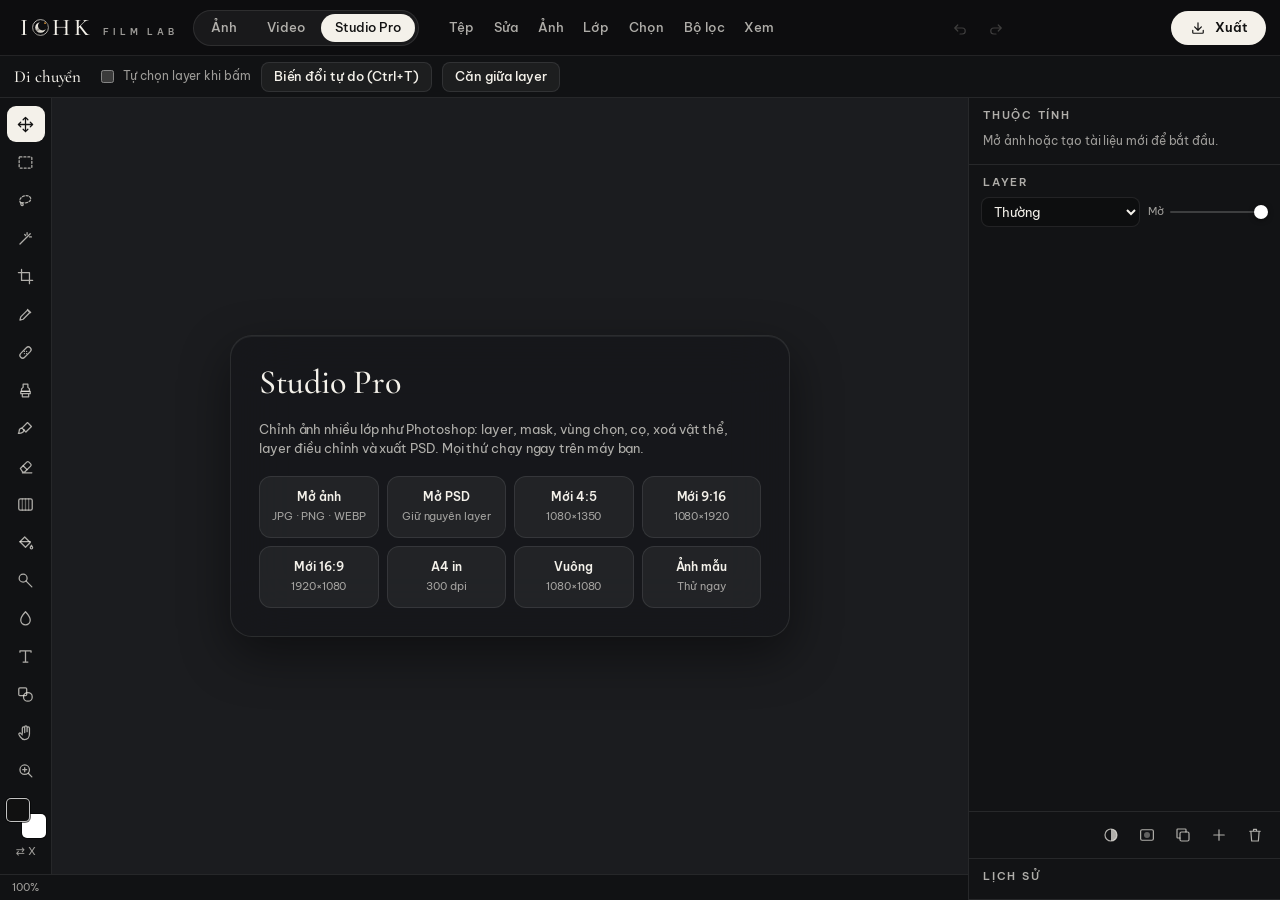
==== commit 54ae4d08: "Flash AI rebuilt after Meitu references (skin-focused fill light, cast removal, porcelain skin, 4 fl" ====
--- a/studio.html
+++ b/studio.html
@@ -15,13 +15,13 @@
 <meta name="theme-color" content="#0a0a0b">
 <link rel="preconnect" href="https://fonts.googleapis.com">
 <link rel="preconnect" href="https://fonts.gstatic.com" crossorigin>
-<link rel="stylesheet" href="https://fonts.googleapis.com/css2?family=Inter:wght@400;500;600;700;800&family=Cormorant+Garamond:ital,wght@0,500;0,600;1,500&family=Dancing+Script:wght@700&family=Pacifico&family=DotGothic16&family=Bebas+Neue&family=Playfair+Display:wght@500;700&display=swap">
+<link rel="stylesheet" href="https://fonts.googleapis.com/css2?family=Be+Vietnam+Pro:wght@400;500;600;700&family=Inter:wght@400;500;600;700;800&family=Cormorant+Garamond:ital,wght@0,500;0,600;1,500&family=Dancing+Script:wght@700&family=Pacifico&family=DotGothic16&family=Bebas+Neue&family=Playfair+Display:wght@500;700&display=swap">
 <style>
 :root{
-  --bg:#0a0a0b;--fg:#f4f1ea;--muted:rgba(244,241,234,.64);--faint:rgba(244,241,234,.40);--line:rgba(255,255,255,.09);
+  --bg:#0a0a0b;--fg:#f4f1ea;--muted:rgba(244,241,234,.70);--faint:rgba(244,241,234,.62);--line:rgba(255,255,255,.09);
   --glass:rgba(22,23,26,.72);--glass-solid:#16171a;--panel:#121315;--well:rgba(255,255,255,.05);--well-hi:rgba(255,255,255,.10);
   --accent:#e9b45c;--sel:#f4f1ea;--danger:#ff7a6b;
-  --font-ui:"Inter",system-ui,-apple-system,"SF Pro Text","Segoe UI",sans-serif;
+  --font-ui:"Be Vietnam Pro",system-ui,-apple-system,"SF Pro Text","Segoe UI",sans-serif;
   --font-display:"Cormorant Garamond","Cormorant",Georgia,serif;
   --topbar:56px;color-scheme:dark;
 }
@@ -88,7 +88,7 @@
 .swatch[aria-pressed="true"]{outline:2px solid #fff;outline-offset:2px}
 input[type=color]{width:28px;height:28px;border:0;padding:0;background:none;border-radius:50%;cursor:pointer}
 .sec{display:flex;flex-direction:column;gap:8px}
-.sec h4{margin:0;font-size:10.5px;font-weight:600;letter-spacing:.16em;text-transform:uppercase;color:var(--muted)}
+.sec h3,.sec h4{margin:0;font-size:11px;font-weight:600;letter-spacing:.16em;text-transform:uppercase;color:var(--muted)}
 .ptitle{margin:0;font:500 22px/1.15 var(--font-display)}
 .note{font-size:12px;color:var(--faint);margin:0;line-height:1.5}
 .toast{position:fixed;left:50%;bottom:28px;transform:translateX(-50%);background:rgba(244,241,234,.96);color:#121212;padding:9px 16px;border-radius:999px;font-weight:500;font-size:12.5px;box-shadow:0 8px 30px rgba(0,0,0,.5);z-index:80;max-width:calc(100% - 32px);text-align:center}
@@ -112,7 +112,7 @@
 .drop button[disabled]{opacity:.35}
 .drop button kbd{font:11px var(--font-ui);color:var(--faint)}
 .drop hr{border:0;border-top:1px solid var(--line);margin:4px 6px}
-.drop .sub{font-size:10px;font-weight:600;letter-spacing:.14em;text-transform:uppercase;color:var(--faint);padding:6px 10px 2px}
+.drop .sub{font-size:11px;font-weight:600;letter-spacing:.14em;text-transform:uppercase;color:var(--faint);padding:6px 10px 2px}
 #opts{grid-area:opts;display:flex;align-items:center;gap:10px;padding:0 14px;border-bottom:1px solid var(--line);background:#111214;overflow-x:auto;scrollbar-width:none;white-space:nowrap}
 #opts::-webkit-scrollbar{display:none}
 #opts .ot{font:500 17px var(--font-display);margin-right:6px}
@@ -132,7 +132,7 @@
 .colors .c{position:absolute;width:24px;height:24px;border-radius:5px;border:1.5px solid rgba(255,255,255,.75);box-shadow:0 0 0 1px rgba(0,0,0,.6);cursor:pointer;padding:0}
 .colors .fg{left:0;top:0;z-index:2}.colors .bg{right:0;bottom:0}
 .colors input{position:absolute;opacity:0;pointer-events:none;width:1px;height:1px}
-.swap{font-size:10px;color:var(--faint);flex:none}
+.swap{font-size:11px;color:var(--faint);flex:none}
 #stage{grid-area:stage;position:relative;overflow:hidden;background:#1b1c1f;touch-action:none}
 #cv{position:absolute;inset:0;width:100%;height:100%;display:block}
 .welcome{position:absolute;inset:0;display:flex;align-items:center;justify-content:center;padding:20px}
@@ -141,12 +141,12 @@
 .wcard p{margin:0;color:var(--muted)}
 .wgrid{display:grid;grid-template-columns:repeat(4,minmax(0,1fr));gap:8px}
 .wgrid button{height:62px;border-radius:12px;background:var(--well);border:1px solid var(--line);display:flex;flex-direction:column;align-items:center;justify-content:center;gap:3px;font-size:12px;font-weight:600}
-.wgrid button small{font-weight:400;font-size:10.5px;color:var(--faint)}
+.wgrid button small{font-weight:400;font-size:11px;color:var(--faint)}
 .wgrid button:hover{background:var(--well-hi)}
 #side{grid-area:side;border-left:1px solid var(--line);display:flex;flex-direction:column;min-height:0;background:#121315}
 .pn{display:flex;flex-direction:column;min-height:0;border-bottom:1px solid var(--line)}
 .pn>header{display:flex;align-items:center;justify-content:space-between;padding:10px 12px 6px 14px;flex:none}
-.pn>header h3{margin:0;font-size:10.5px;font-weight:600;letter-spacing:.16em;text-transform:uppercase;color:var(--muted)}
+.pn>header h2,.pn>header h3{margin:0;font-size:11px;font-weight:600;letter-spacing:.16em;text-transform:uppercase;color:var(--muted)}
 #props{flex:0 1 auto;max-height:46%}
 #propsBody{padding:2px 14px 14px;display:flex;flex-direction:column;gap:12px}
 #layersPn{flex:1 1 auto;min-height:180px}
@@ -164,7 +164,7 @@
 .lrow canvas.sel{outline-color:var(--fg)}
 .lrow .ico{width:38px;height:28px;border-radius:4px;flex:none;display:grid;place-items:center;background:var(--well-hi);font-size:14px}
 .lrow .nm{flex:1;min-width:0;font-size:12.5px;white-space:nowrap;overflow:hidden;text-overflow:ellipsis}
-.lrow .nm small{display:block;font-size:10px;color:var(--faint)}
+.lrow .nm small{display:block;font-size:11px;color:var(--faint)}
 .lrow.drag{opacity:.4}
 .lbtns{display:flex;justify-content:flex-end;gap:2px;padding:6px 8px;border-top:1px solid var(--line);flex:none}
 #hlist{padding:0 8px 8px;overflow:auto}
@@ -175,7 +175,7 @@
 #status select{background:none;border:0;color:var(--faint);font-size:11px}
 .curve{width:100%;aspect-ratio:1;background:rgba(0,0,0,.35);border-radius:8px;touch-action:none;cursor:crosshair}
 #mbar{display:none}
-.mbtn{flex:none;width:58px;height:58px;display:flex;flex-direction:column;align-items:center;justify-content:center;gap:4px;font-size:10px;color:var(--muted);border-radius:10px}
+.mbtn{flex:none;width:58px;height:58px;display:flex;flex-direction:column;align-items:center;justify-content:center;gap:4px;font-size:11px;color:var(--muted);border-radius:10px}
 .mbtn svg.i{width:21px;height:21px}
 .mbtn[aria-pressed="true"]{color:var(--fg);background:var(--well-hi)}
 .sheet{position:fixed;z-index:40;left:0;right:0;bottom:0;max-height:62dvh;border-radius:20px 20px 0 0;display:flex;flex-direction:column;transform:translateY(105%);transition:transform .28s cubic-bezier(.2,.8,.2,1);padding-bottom:env(safe-area-inset-bottom,0px);background:rgba(18,19,22,.98)}
@@ -265,8 +265,8 @@
     </div></div>
   </main>
   <aside id="side">
-    <section class="pn" id="props"><header><h3 id="propsTitle">Thuộc tính</h3></header><div class="scroll" id="propsBody"></div></section>
-    <section class="pn" id="layersPn"><header><h3>Layer</h3></header>
+    <section class="pn" id="props"><header><h2 id="propsTitle">Thuộc tính</h2></header><div class="scroll" id="propsBody"></div></section>
+    <section class="pn" id="layersPn"><header><h2>Layer</h2></header>
       <div class="lctl"><select class="field" id="lBlend" aria-label="Chế độ hoà trộn"></select><label class="op">Mờ<input type="range" id="lOp" min="0" max="100" value="100" aria-label="Độ mờ layer"></label></div>
       <div class="scroll" id="llist"></div>
       <div class="lbtns">
@@ -277,7 +277,7 @@
         <button class="ib" id="lDel" type="button" title="Xoá layer" aria-label="Xoá layer"><svg class="i"><use href="#i-trash"/></svg></button>
       </div>
     </section>
-    <section class="pn" id="histPn"><header><h3>Lịch sử</h3></header><div id="hlist"></div></section>
+    <section class="pn" id="histPn"><header><h2>Lịch sử</h2></header><div id="hlist"></div></section>
   </aside>
   <footer id="status"><span id="stZoom">100%</span><span id="stSize"></span><span id="stPos"></span><span id="stMsg" style="margin-left:auto"></span></footer>
   <nav id="mbar" aria-label="Công cụ"></nav>
@@ -297,7 +297,7 @@
 "use strict";
 /* ---------- Params & presets ---------- */
 const NEUTRAL = {exposure:0,contrast:0,highlights:0,shadows:0,fade:0,temp:0,tint:0,saturation:0,vibrance:0,bw:0,
-  shHue:200,shAmt:0,hiHue:40,hiAmt:0,duo:0,grain:0,grainSize:35,halation:0,bloom:0,leak:0,aberration:0,vignette:0,lofi:0,chroma:0,date:0};
+  shHue:200,shAmt:0,hiHue:40,hiAmt:0,duo:0,grain:0,grainSize:35,halation:0,bloom:0,leak:0,aberration:0,vignette:0,lofi:0,chroma:0,date:0,flash:0,glow:0};
 const NOSCALE = new Set(["shHue","hiHue","grainSize","date"]);
 const Z9 = [0,0,0,0,0,0,0,0,0];
 const FAMS = [["jp","Nhật Bản"],["hk","Hong Kong"],["fuji","Fujifilm"],["nikon","Nikon"],["leica","Leica"],["color","Film màu cổ điển"],["cine","Điện ảnh"],["retro","Retro / Y2K"],["vintage","Vintage"],["bw","Đen trắng"],["special","Đặc biệt"]];
@@ -493,6 +493,7 @@
  {id:"split",tab:"adjust",title:"Phủ màu",items:[["shHue","Màu vùng tối",0,360,"hue"],["shAmt","Độ đậm vùng tối",0,100],["hiHue","Màu vùng sáng",0,360,"hue"],["hiAmt","Độ đậm vùng sáng",0,100],["duo","Duotone",0,100]]},
  {id:"grain",tab:"fx",title:"Hạt film",items:[["grain","Lượng hạt",0,100],["grainSize","Cỡ hạt",0,100]]},
  {id:"glow",tab:"fx",title:"Ánh sáng film",items:[["halation","Halation",0,100],["bloom","Bloom",0,100],["leak","Light leak",0,100]]},
+ {id:"flash",tab:"fx",title:"Đèn flash",items:[["flash","Cường độ flash",0,100],["glow","Quầng mềm",0,100]]},
  {id:"lens",tab:"fx",title:"Ống kính",items:[["aberration","Lệch màu viền",0,100],["vignette","Tối góc",0,100]]},
  {id:"digital",tab:"fx",title:"Máy số đời đầu",items:[["lofi","Độ phân giải thấp",0,100],["chroma","Nhiễu màu",0,100]]},
 ];
@@ -799,6 +800,93 @@
 FAMS.push(["vsco","VSCO Cổ điển"],["vscofilm","VSCO Film X"],["vscolab","VSCO Đặc biệt"]);
 })();
 
+/* ---------- Flash, Digi/CCD, portrait & everyday looks (own recipes, inspired by phone-camera trends) ---------- */
+(function(){
+const F=(id,name,fam,moods,desc,p,mix)=>PRESETS.push(D(id,name,fam,moods,desc,p,mix));
+/* Flash: frontal light with fall-off, cool cast, blown highlights; best indoors or at night */
+F("fl_direct","Flash thẳng","flash","cool contrast","Đèn flash bật thẳng mặt: chủ thể sáng gắt, nền tối dần, hơi lạnh. Hợp ảnh trong nhà, buổi tối.",
+ {flash:70,glow:12,exposure:6,contrast:18,highlights:-8,shadows:-10,temp:-10,saturation:-6,grain:14,grainSize:30,vignette:10});
+F("fl_porcelain","Sứ","flash","cool pastel atmo","Da trong như sứ, quầng sáng mềm quanh chủ thể, nền chìm vào bóng tối. Hợp chân dung áo trắng, nền tối.",
+ {flash:60,glow:50,exposure:6,contrast:6,highlights:-20,shadows:-18,temp:-8,tint:5,saturation:-28,vibrance:-5,hiHue:345,hiAmt:14,shHue:220,shAmt:12,grain:8,grainSize:22,vignette:25});
+F("fl_night","Flash đêm","flash","contrast cool grainy","Chụp đêm có flash: nền gần như đen, chủ thể nổi bật, hạt rõ.",
+ {flash:85,glow:18,exposure:4,contrast:30,highlights:-5,shadows:-35,temp:-12,tint:3,saturation:-4,grain:30,grainSize:40,vignette:20});
+F("fl_party","Tiệc","flash","vivid warm contrast","Ánh flash giữa bữa tiệc: màu đậm, da ấm, bóng đổ gắt phía sau.",
+ {flash:75,glow:20,contrast:28,shadows:-20,temp:6,saturation:18,vibrance:12,hiHue:30,hiAmt:12,grain:20,grainSize:35,halation:12});
+F("fl_paparazzi","Paparazzi","flash","mono contrast grainy","Đen trắng tương phản cao kiểu ảnh báo lá cải, flash rọi thẳng, hạt thô.",
+ {flash:80,glow:15,bw:100,contrast:40,shadows:-30,highlights:-6,grain:38,grainSize:48,vignette:22});
+F("fl_rose","Hồng sương","flash","pastel warm atmo","Flash mềm phủ hồng: má ửng, vùng sáng phớt hồng, quầng nhẹ.",
+ {flash:50,glow:42,exposure:8,contrast:4,highlights:-18,shadows:-8,temp:2,tint:10,saturation:-10,hiHue:340,hiAmt:28,shHue:300,shAmt:10,grain:10,grainSize:25});
+F("fl_mirror","Selfie gương","flash","cool natural","Flash đánh vào gương: điểm sáng chói ở giữa, viền tối, màu trung tính.",
+ {flash:65,glow:30,exposure:5,contrast:15,shadows:-12,temp:-6,saturation:-8,grain:16,grainSize:30,aberration:8});
+F("fl_film","Flash film","flash","warm grainy faded","Flash trên film âm bản: vùng tối phai xanh, da vàng ấm, hạt film.",
+ {flash:60,glow:22,contrast:12,shadows:-10,fade:14,temp:12,shHue:180,shAmt:22,hiHue:40,hiAmt:18,grain:32,grainSize:42,halation:22});
+F("fl_blue","Giờ xanh","flash","cool atmo","Flash lúc chạng vạng: trời xanh thẫm, chủ thể sáng trắng.",
+ {flash:62,glow:25,contrast:16,shadows:-14,temp:-28,tint:-4,saturation:6,shHue:220,shAmt:35,hiHue:50,hiAmt:6,grain:14,grainSize:30});
+F("fl_studio","Studio đen","flash","contrast natural","Phông đen studio, một đèn chính: sạch, sắc nét, tương phản cao.",
+ {flash:72,glow:10,exposure:2,contrast:26,highlights:-12,shadows:-40,saturation:-4,vignette:30});
+
+/* Digi / CCD: early compact digital cameras */
+F("dg_ccd08","CCD 2008","digi","cool vivid","Máy compact CCD đời đầu: lạnh, nét gắt, nhiễu màu nhẹ, có ngày chụp.",
+ {flash:40,exposure:4,contrast:20,highlights:12,temp:-14,tint:-3,saturation:14,vibrance:8,aberration:14,lofi:12,chroma:16,date:1});
+F("dg_ixus","Digi bạc","digi","cool natural","Máy ảnh số thân bạc: trắng hơi xanh, chi tiết sắc, màu trong.",
+ {contrast:14,highlights:10,temp:-10,saturation:6,aberration:10,lofi:8,chroma:10});
+F("dg_warm","Digi nắng","digi","warm vivid","Máy số đời đầu chụp nắng: vàng cam, bão hoà, vùng sáng cháy nhẹ.",
+ {exposure:8,contrast:16,highlights:18,temp:22,tint:4,saturation:20,hiHue:40,hiAmt:16,lofi:10,chroma:12,date:1});
+F("dg_green","Digi xanh rêu","digi","faded cool","Ám xanh lá của cảm biến CCD cũ, phai nhẹ.",
+ {contrast:10,fade:12,temp:-6,tint:-16,saturation:-4,shHue:150,shAmt:22,aberration:12,lofi:10,chroma:18});
+F("dg_night","Digi đêm","digi","grainy contrast cool","Chụp đêm máy compact: nhiễu màu dày, đèn đường loang, flash nhẹ.",
+ {flash:45,glow:20,contrast:22,shadows:-18,temp:-12,saturation:8,grain:20,lofi:14,chroma:32,halation:15,date:1});
+F("dg_y2k","Y2K","digi","vivid pastel","Năm 2000: hồng tím, bão hoà, lệch màu viền, nét vỡ nhẹ.",
+ {exposure:6,contrast:10,temp:-4,tint:14,saturation:18,hiHue:320,hiAmt:20,shHue:260,shAmt:18,aberration:22,lofi:18,chroma:14,bloom:15});
+F("dg_webcam","Webcam","digi","faded cool grainy","Webcam laptop cũ: tương phản thấp, độ phân giải thấp, nhiễu.",
+ {exposure:-4,contrast:-12,fade:16,temp:-8,saturation:-14,lofi:35,chroma:26,grain:10});
+F("dg_phone","Điện thoại nắp gập","digi","warm faded grainy","Camera VGA điện thoại cũ: mờ, ám vàng, vỡ hạt.",
+ {exposure:4,contrast:-6,highlights:20,fade:10,temp:16,saturation:-8,lofi:55,chroma:30,grain:12});
+F("dg_mono","Digi đơn sắc","digi","mono contrast","Chế độ B&W của máy compact: xám lạnh, nét gắt.",
+ {bw:100,contrast:24,highlights:10,lofi:10,chroma:0,grain:14,grainSize:25,flash:30});
+F("dg_stamp","Ngày tháng","digi","warm faded","Ảnh gia đình có in ngày góc phải, màu ấm phai.",
+ {contrast:6,fade:18,temp:14,saturation:-6,hiHue:35,hiAmt:16,grain:18,lofi:6,date:1});
+
+/* Á Đông: bright, clean portrait looks popular in Chinese and Korean beauty apps */
+F("as_milk","Sữa","asia","pastel warm","Trắng sữa, mềm, da sáng; tông kem nhẹ.",
+ {exposure:18,contrast:-16,highlights:-24,shadows:22,fade:10,temp:4,tint:4,saturation:-14,hiHue:30,hiAmt:10,glow:20});
+F("as_clear","Trong veo","asia","cool pastel natural","Trong và sạch kiểu Hàn: sáng, hơi lạnh, da hồng nhẹ.",
+ {exposure:14,contrast:-8,highlights:-20,shadows:18,temp:-8,tint:5,saturation:-6,vibrance:8,hiHue:340,hiAmt:8,glow:12});
+F("as_peach","Hồng đào","asia","warm pastel","Má hồng, vùng sáng phớt đào, ấm áp.",
+ {exposure:10,contrast:-6,highlights:-16,shadows:12,temp:8,tint:12,saturation:-4,hiHue:15,hiAmt:22,glow:15});
+F("as_pearl","Ngọc trai","asia","cool atmo pastel","Da óng như ngọc trai, quầng sáng mềm, hơi lạnh.",
+ {exposure:12,contrast:-4,highlights:-26,shadows:10,temp:-6,tint:6,saturation:-18,hiHue:280,hiAmt:10,glow:38,bloom:10});
+F("as_cloud","Mây","asia","faded pastel","Phai trắng như sương sớm, tương phản rất thấp.",
+ {exposure:16,contrast:-26,highlights:-30,shadows:30,fade:26,temp:-2,saturation:-22,glow:18});
+F("as_mochi","Mochi","asia","pastel warm","Kem và hồng, mềm như bánh mochi; hợp ảnh đồ ngọt, chân dung.",
+ {exposure:12,contrast:-12,highlights:-18,shadows:16,fade:8,temp:10,tint:8,saturation:-10,hiHue:20,hiAmt:14,shHue:330,shAmt:8});
+F("as_seoul","Seoul cafe","asia","warm natural","Quán cafe Seoul: be ấm, gỗ sáng, bóng mềm.",
+ {exposure:8,contrast:-4,highlights:-14,shadows:10,temp:14,tint:2,saturation:-12,hiHue:38,hiAmt:16,shHue:30,shAmt:10,grain:6});
+F("as_jade","Ngọc bích","asia","cool natural","Xanh ngọc nhẹ ở vùng tối, da sáng; hợp cảnh cây lá.",
+ {exposure:8,contrast:4,highlights:-14,shadows:8,temp:-4,tint:-6,saturation:-6,shHue:165,shAmt:24,hiHue:40,hiAmt:8});
+F("as_ink","Thuỷ mặc","asia","mono faded","Đen trắng mềm như tranh thuỷ mặc, phai và trong.",
+ {bw:100,exposure:10,contrast:-14,highlights:-20,shadows:20,fade:18,glow:15});
+F("as_dusk","Hoàng hôn Á","asia","warm atmo","Nắng chiều cam hồng trên da, quầng ấm.",
+ {exposure:4,contrast:8,highlights:-18,temp:24,tint:8,saturation:6,hiHue:20,hiAmt:22,shHue:280,shAmt:12,glow:22,halation:12});
+
+/* Hằng ngày: food, landscape, night */
+F("dy_food","Món ngon","daily","warm vivid","Đồ ăn tươi, ấm, sáng; tăng độ ngon mắt mà không rực quá.",
+ {exposure:8,contrast:12,highlights:-12,shadows:10,temp:10,saturation:10,vibrance:22});
+F("dy_coffee","Cà phê","daily","warm contrast","Nâu đậm, bóng sâu, sáng vàng; hợp cà phê, bánh nướng.",
+ {contrast:22,highlights:-10,shadows:-8,temp:16,saturation:-6,hiHue:38,hiAmt:18,shHue:25,shAmt:16,vignette:20});
+F("dy_sky","Trời xanh","daily","cool vivid","Trời xanh trong, mây trắng, cây xanh tươi.",
+ {contrast:12,highlights:-24,shadows:12,temp:-10,saturation:12,vibrance:22,shHue:210,shAmt:10});
+F("dy_sea","Biển","daily","cool vivid pastel","Nước biển xanh ngọc, cát sáng.",
+ {exposure:8,contrast:6,highlights:-20,shadows:10,temp:-6,tint:-6,saturation:6,vibrance:20,shHue:180,shAmt:18});
+F("dy_neon","Phố đêm","daily","cool contrast atmo","Đèn neon thành phố: xanh tím ở bóng, hồng cam ở đèn, quầng sáng.",
+ {contrast:20,highlights:-10,shadows:-12,temp:-14,tint:10,saturation:14,shHue:230,shAmt:30,hiHue:330,hiAmt:18,bloom:30,halation:15});
+F("dy_lamp","Đèn vàng","daily","warm atmo","Đèn sợi đốt buổi tối: vàng ấm, bóng nâu, quầng nhẹ.",
+ {contrast:10,shadows:-6,temp:26,tint:4,saturation:-4,hiHue:38,hiAmt:20,glow:18,grain:10});
+
+FAMS.unshift(["flash","Flash"],["digi","Digi & CCD"],["asia","Chân dung Á Đông"]);
+FAMS.push(["daily","Hằng ngày"]);
+})();
+
 /* ---------- WebGL engine ---------- */
 const glc = document.createElement("canvas");
 const gl = glc.getContext("webgl",{preserveDrawingBuffer:true,alpha:false,antialias:false,premultipliedAlpha:false});
@@ -832,10 +920,10 @@
   gl_FragColor=vec4(clamp(c,0.0,1.0),1.0);
 }`;
 const FS_BRIGHT = HEAD+`
-uniform sampler2D u_src;uniform vec2 u_tx;
+uniform sampler2D u_src;uniform vec2 u_tx;uniform float u_t0;
 void main(){
   vec3 c=(texture2D(u_src,v+u_tx*vec2(-1.0,-1.0)).rgb+texture2D(u_src,v+u_tx*vec2(1.0,-1.0)).rgb+texture2D(u_src,v+u_tx*vec2(-1.0,1.0)).rgb+texture2D(u_src,v+u_tx*vec2(1.0,1.0)).rgb)*0.25;
-  gl_FragColor=vec4(c*smoothstep(0.55,0.95,luma(c)),1.0);
+  gl_FragColor=vec4(c*smoothstep(u_t0,0.95,luma(c)),1.0);
 }`;
 const FS_BLUR = HEAD+`
 uniform sampler2D u_src;uniform vec2 u_dir;
@@ -848,7 +936,7 @@
   gl_FragColor=vec4(c,1.0);
 }`;
 const FS_COMP = HEAD+`
-uniform sampler2D u_a,u_b;uniform float u_bloom,u_hal,u_ab,u_vig,u_grain,u_gsize,u_leak,u_aspect,u_seed,u_lofi,u_chroma;uniform vec2 u_res;
+uniform sampler2D u_a,u_b;uniform float u_bloom,u_hal,u_ab,u_vig,u_grain,u_gsize,u_leak,u_aspect,u_seed,u_lofi,u_chroma,u_flash,u_glow;uniform vec2 u_res,u_fc;
 float hash(vec2 p){p=fract(p*vec2(123.34,456.21));p+=dot(p,p+45.32);return fract(p.x*p.y);}
 float vn(vec2 p){vec2 i=floor(p),f=fract(p);f=f*f*(3.0-2.0*f);
   float a=hash(i+u_seed),b=hash(i+vec2(1.0,0.0)+u_seed),c=hash(i+vec2(0.0,1.0)+u_seed),d=hash(i+vec2(1.0,1.0)+u_seed);
@@ -867,6 +955,12 @@
   float lk=smoothstep(0.5,1.08,v.x)*(0.55+0.45*sin(v.y*4.0+1.3));
   vec3 lc=mix(vec3(1.0,0.22,0.08),vec3(1.0,0.62,0.22),v.y);
   c=1.0-(1.0-c)*(1.0-clamp(lc*lk*u_leak*1.1,0.0,1.0));
+  if(u_glow>0.001){vec3 sc2=1.0-(1.0-c)*(1.0-clamp(b*1.25,0.0,1.0));c=mix(c,sc2,u_glow*0.8);c=mix(c,c*0.92+0.08*vec3(1.0,0.97,0.98),u_glow*0.25);}
+  if(u_flash>0.001){vec2 q=(v-u_fc)*vec2(u_aspect,1.0);float rr=length(q)/max(1.0,u_aspect)*1.9;float fall=1.0/(1.0+rr*rr*3.2);
+    vec3 lit=c*mix(0.2,1.18,fall)*vec3(0.95,0.985,1.05);
+    vec3 ov=max(lit-0.72,0.0);lit=min(lit,vec3(0.72))+0.28*(1.0-exp(-ov/0.28));
+    lit+=smoothstep(0.6,0.95,luma(lit))*0.06*fall;
+    lit=mix(vec3(luma(lit)),lit,0.88+0.12*fall);c=mix(c,lit,u_flash);}
   float r=length((v-0.5)*vec2(u_aspect,1.0))/(0.5*sqrt(u_aspect*u_aspect+1.0));
   c*=1.0-u_vig*0.85*pow(r,2.3);
   float cell=mix(0.8,3.6,u_gsize)*sc;
@@ -914,6 +1008,7 @@
 }
 function hue2rgb(h){h=((h%360)+360)%360/60;const x=1-Math.abs(h%2-1);return [[1,x,0],[x,1,0],[0,1,x],[0,x,1],[x,0,1],[1,0,x]][Math.floor(h)%6];}
 let seed=Math.random()*100;
+const FLASH_C=[0.5,0.56]; /* flash centre in GL uv (y up); photo editor moves it onto the detected face */
 
 function render(srcTex,W,H,e){
   if(glc.width!==W)glc.width=W; if(glc.height!==H)glc.height=H;
@@ -928,10 +1023,10 @@
   const m=e.mix;
   gl.uniformMatrix3fv(c.u.u_mix,false,new Float32Array([1+m[0],m[3],m[6],m[1],1+m[4],m[7],m[2],m[5],1+m[8]]));
   gl.drawArrays(gl.TRIANGLE_STRIP,0,4);
-  const needGlow=e.bloom>0.5||e.halation>0.5;
+  const fl=e.flash||0,gw=e.glow||0,needGlow=e.bloom>0.5||e.halation>0.5||gw>0.5;
   if(needGlow){
     const sw=TB1.w,sh=TB1.h,b=PR.bright;
-    pass(b,TB1,sw,sh,[["u_src",TA.tex]]);gl.uniform2f(b.u.u_tx,1/W,1/H);gl.drawArrays(gl.TRIANGLE_STRIP,0,4);
+    pass(b,TB1,sw,sh,[["u_src",TA.tex]]);gl.uniform2f(b.u.u_tx,1/W,1/H);gl.uniform1f(b.u.u_t0,0.55-0.18*Math.min(1,gw/100));gl.drawArrays(gl.TRIANGLE_STRIP,0,4);
     const bl=PR.blur;
     [[1,0,1,TB1,TB2],[0,1,1,TB2,TB1],[1,0,2.6,TB1,TB2],[0,1,2.6,TB2,TB1]].forEach(s=>{
       pass(bl,s[4],sw,sh,[["u_src",s[3].tex]]);gl.uniform2f(bl.u.u_dir,s[0]*s[2]/sw,s[1]*s[2]/sh);gl.drawArrays(gl.TRIANGLE_STRIP,0,4);});
@@ -941,6 +1036,7 @@
   gl.uniform1f(k.u.u_ab,e.aberration/100);gl.uniform1f(k.u.u_vig,e.vignette/100);gl.uniform1f(k.u.u_grain,e.grain/100);
   gl.uniform1f(k.u.u_gsize,e.grainSize/100);gl.uniform1f(k.u.u_leak,e.leak/100);gl.uniform1f(k.u.u_aspect,W/H);
   gl.uniform1f(k.u.u_lofi,e.lofi/100);gl.uniform1f(k.u.u_chroma,e.chroma/100);
+  gl.uniform1f(k.u.u_flash,fl/100);gl.uniform1f(k.u.u_glow,needGlow?gw/100:0);gl.uniform2f(k.u.u_fc,FLASH_C[0],FLASH_C[1]);
   gl.uniform1f(k.u.u_seed,seed);gl.uniform2f(k.u.u_res,W,H);
   gl.drawArrays(gl.TRIANGLE_STRIP,0,4);
 }
@@ -1652,7 +1748,7 @@
   $("fOpen").onchange=e=>{openFile(e.target.files[0]);e.target.value="";};$("fPlace").onchange=e=>{placeFiles(e.target.files);e.target.value="";};
   $("wOpen").onclick=()=>$("fOpen").click();$("wPsd").onclick=()=>$("fOpen").click();
   document.querySelectorAll("[data-new]").forEach(b=>b.onclick=()=>{const [w,h]=b.dataset.new.split("x").map(Number);newDoc(w,h,"#ffffff");});
-  $("wSample").onclick=()=>{const img=new Image();img.onload=()=>{docFromImage(img,"Ảnh mẫu");};img.onerror=()=>toast("Không tải được ảnh mẫu");img.src="demo/lake.jpg";};
+  $("wSample").onclick=()=>{const img=new Image();img.onload=()=>{docFromImage(img,"Ảnh mẫu");};img.onerror=()=>toast("Không tải được ảnh mẫu");img.src="demo/facade.jpg";};
   $("mMode").onclick=e=>{e.stopPropagation();$("modeMenu").hidden=!$("modeMenu").hidden;};
   document.addEventListener("click",e=>{if(!e.target.closest("#modeMenu,#mMode"))$("modeMenu").hidden=true;if(!e.target.closest(".menu"))closeMenus();});
   document.body.addEventListener("dragover",e=>e.preventDefault());document.body.addEventListener("drop",e=>{e.preventDefault();const f=e.dataTransfer.files;if(!f.length)return;if(!DOC)openFile(f[0]);else placeFiles(f);});
